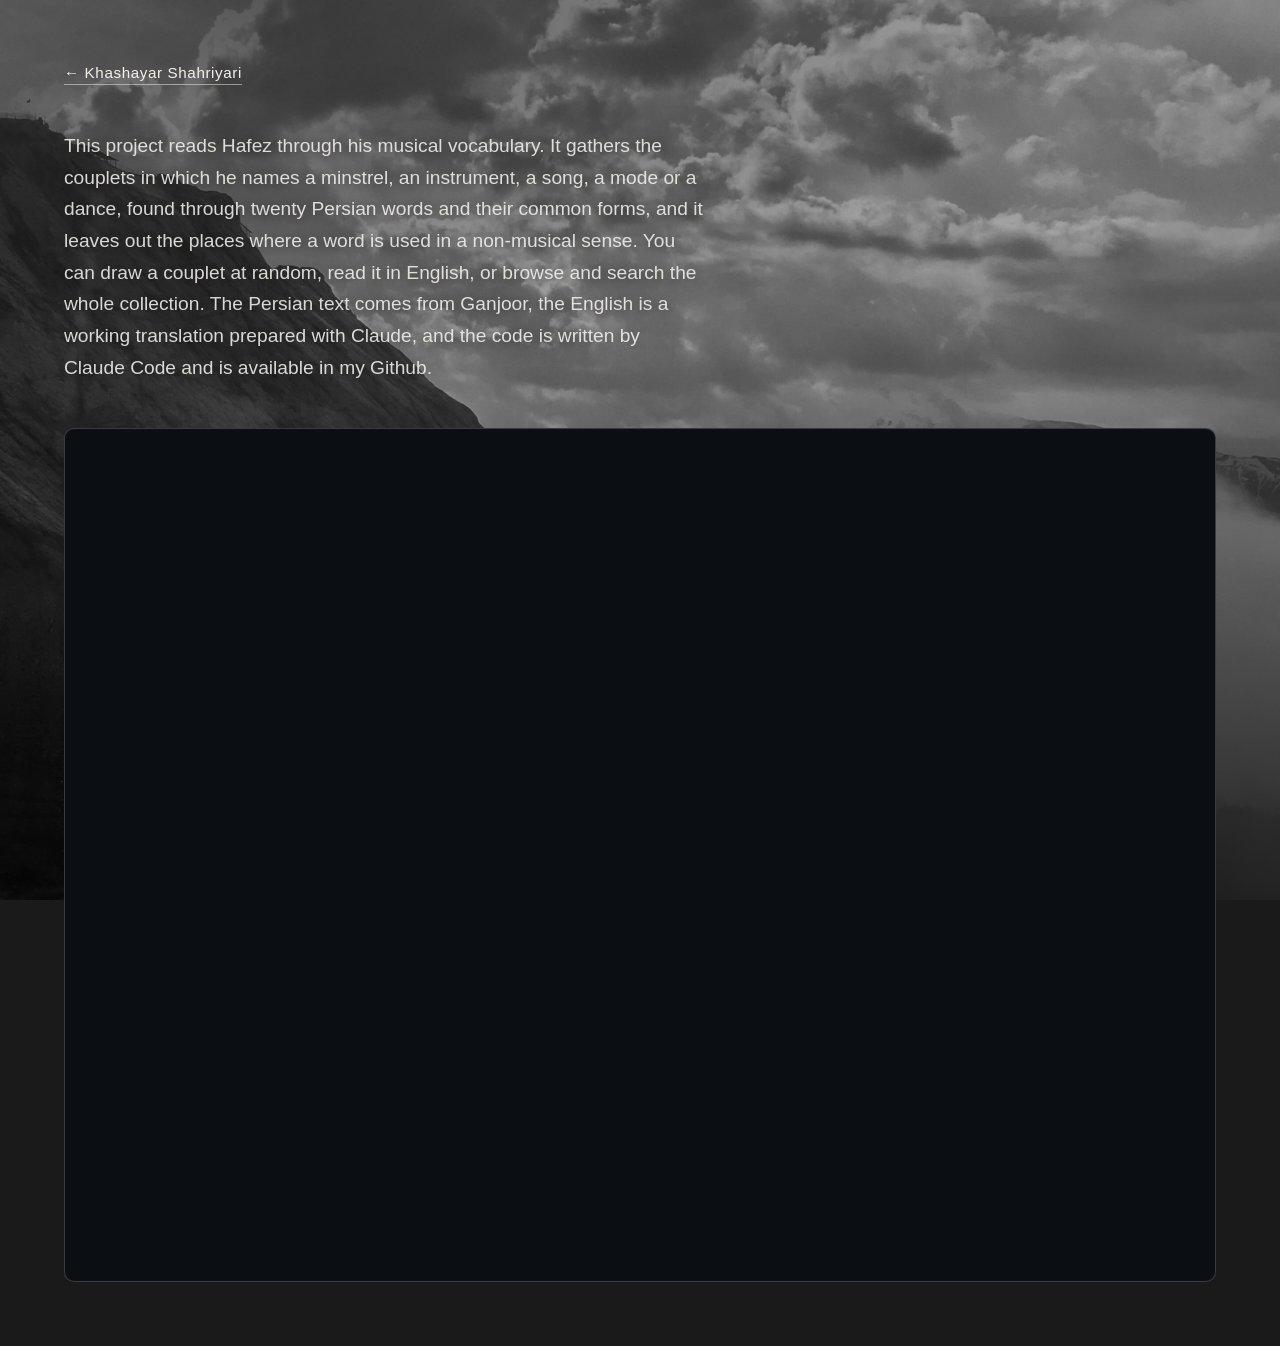
==== hafez-music-ontology.html @ d7c11c14 "Add files via upload" ====
<!DOCTYPE html>
<html lang="en">
<head>
  <meta charset="utf-8">
  <meta name="viewport" content="width=device-width, initial-scale=1">
  <title>Hafez Music Ontology &middot; Khashayar Shahriyari</title>
  <meta name="description" content="Hafez Music Ontology, couplets of Hafez about music: a random couplet, an English translation, and a browsable index.">
  <link rel="stylesheet" href="style.css">
</head>
<body>

  <main class="project">
    <a class="back" href="index.html#more">&larr; Khashayar Shahriyari</a>

    <h1 class="visually-hidden">Hafez Music Ontology, couplets of Hafez about music, with English translations</h1>

    <p class="intro">
      This project reads Hafez through his musical vocabulary. It gathers the couplets in which he names a minstrel,
      an instrument, a song, a mode or a dance, found through twenty Persian words and their common forms, and it leaves out
      the places where a word is used in a non-musical sense. You can draw a couplet at random, read it in English,
      or browse and search the whole collection. The Persian text comes from Ganjoor, the English is a working translation
      prepared with Claude, and the code is written by Claude Code and is available in my Github.
    </p>

    <!-- The project lives in its own GitHub repository, published with GitHub Pages. -->
    <div class="map-frame">
      <iframe src="https://khashayarshahriyari.github.io/Hafez-Music-Ontology/?embed=1"
              title="Hafez Music Ontology: a random couplet, its English translation, and an index of all couplets" loading="lazy"></iframe>
    </div>
  </main>

  <script>
    // The project page tells this page its height, so the whole page scrolls
    // (instead of a scrolling box inside the frame).
    (function () {
      var frame = document.querySelector(".map-frame iframe");
      window.addEventListener("message", function (e) {
        var d = e.data;
        if (!frame || e.source !== frame.contentWindow || !d || d.type !== "hmo:height") return;
        var h = Number(d.height);
        frame.style.height = (h > 200 && h < 60000) ? Math.ceil(h) + "px" : "";
      });
    })();
  </script>

</body>
</html>
---- style.css ----
/* Styles for the whole site. */

:root {
  --ink: #f4f1ea;
  --ink-soft: rgba(244, 241, 234, 0.88);
  --ink-dim: rgba(244, 241, 234, 0.6);
  --serif: "Iowan Old Style", "Palatino Linotype", Palatino, "Book Antiqua", Georgia, serif;
  --sans: -apple-system, BlinkMacSystemFont, "Segoe UI", Helvetica, Arial, sans-serif;
  --gutter: clamp(24px, 5vw, 72px);
}

* { box-sizing: border-box; }

html { scroll-behavior: smooth; }

@media (prefers-reduced-motion: reduce) {
  html { scroll-behavior: auto; }
}

body {
  margin: 0;
  background: #1a1a1a;
  color: var(--ink);
  font-family: var(--sans);
  -webkit-font-smoothing: antialiased;
}

/* The photo sits on a fixed layer, so the background never changes while you scroll. */
body::before {
  content: "";
  position: fixed;
  inset: 0;
  z-index: -1;
  background:
    radial-gradient(ellipse 75% 45% at 20% 0%, rgba(0, 0, 0, 0.5) 0%, rgba(0, 0, 0, 0) 100%),
    linear-gradient(to top, rgba(0, 0, 0, 0.72) 0%, rgba(0, 0, 0, 0.30) 38%, rgba(0, 0, 0, 0) 62%),
    linear-gradient(rgba(0, 0, 0, 0.28), rgba(0, 0, 0, 0.28)),
    url("background.jpg") 55% center / cover no-repeat;
}

/* ---------- First section: name, bio and two links ---------- */

.hero {
  min-height: 100vh;
  min-height: 100svh;
  display: flex;
  flex-direction: column;
  justify-content: space-between;
  gap: 3rem;
  padding: var(--gutter);
}

.name {
  margin: 0;
  font-family: var(--serif);
  font-weight: 400;
  font-size: clamp(2.5rem, 7vw, 5.25rem);
  line-height: 1.02;
  letter-spacing: 0.005em;
  text-shadow: 0 1px 4px rgba(0, 0, 0, 0.35), 0 2px 28px rgba(0, 0, 0, 0.55);
}

.hero-bottom {
  display: flex;
  align-items: flex-end;
  justify-content: space-between;
  gap: 2rem;
}

.about {
  flex: 1 1 auto;
  min-width: 0;
  max-width: 36rem;
}

/* Bio text. The list below uses these same type settings. */
.about p,
.list summary,
.list .page-link {
  font-family: var(--sans);
  font-size: clamp(1.05rem, 1.6vw, 1.2rem);
  line-height: 1.65;
  color: var(--ink-soft);
  text-shadow: 0 1px 12px rgba(0, 0, 0, 0.5);
}

.about p { margin: 0 0 1.5rem; }

.links {
  display: flex;
  flex-wrap: wrap;
  gap: 0.75rem 2rem;
}

.links a {
  color: var(--ink);
  text-decoration: none;
  font-size: 0.95rem;
  letter-spacing: 0.04em;
  padding-bottom: 3px;
  border-bottom: 1px solid rgba(244, 241, 234, 0.5);
  transition: border-color 0.2s ease;
}

.links a:hover { border-bottom-color: var(--ink); }

.scroll {
  flex: none;
  padding: 0.25rem 0.5rem;
  color: var(--ink);
  text-decoration: none;
  font-size: 1.75rem;
  line-height: 1;
  opacity: 0.75;
  transition: opacity 0.2s ease, transform 0.2s ease;
}

.scroll:hover { opacity: 1; transform: translateY(3px); }

.links a:focus-visible,
.credit a:focus-visible,
.scroll:focus-visible,
.list summary:focus-visible,
.list .page-link:focus-visible {
  outline: 2px solid var(--ink);
  outline-offset: 4px;
}

/* Photo credit. On wide screens it is fixed in the bottom-right corner (flush with the screen edge) and stays
   there while you scroll. On phones it sits at the very end of the page instead. */
.credit {
  position: fixed;
  right: 0;
  bottom: 0.6rem;
  z-index: 10;
  max-width: min(44rem, 100%);
  margin: 0;
  padding: 0.28rem 0.6rem;
  border-radius: 6px 0 0 6px;
  background: rgba(12, 12, 12, 0.42);
  -webkit-backdrop-filter: blur(6px);
  backdrop-filter: blur(6px);
  text-align: right;
  text-wrap: balance;
  font-size: 0.72rem;
  line-height: 1.4;
  letter-spacing: 0.03em;
  color: rgba(244, 241, 234, 0.72);
}

@media (max-width: 700px) {
  .credit {
    position: static;
    width: fit-content;
    max-width: 100%;
    margin: 0 0 0.6rem auto;
  }
}

.credit a {
  color: inherit;
  text-decoration: underline;
  text-decoration-thickness: 1px;
  text-decoration-color: rgba(244, 241, 234, 0.4);
  text-underline-offset: 0.2em;
  transition: color 0.2s ease;
}

.credit a:hover { color: var(--ink); }

/* ---------- Second section: simple list that opens galleries ---------- */

/* Same left edge as the bio; just space above it. No panel, so the photo stays visible. */
.more {
  padding: clamp(64px, 14vh, 160px) var(--gutter) clamp(64px, 10vh, 120px);
}

.list {
  margin: 0;
  padding: 0;
  list-style: none;
}

.list summary,
.list .page-link {
  display: block;
  width: fit-content;
  list-style: none;
  cursor: pointer;
  text-decoration: underline;
  text-decoration-thickness: 1px;
  text-decoration-color: rgba(244, 241, 234, 0.5);
  text-underline-offset: 0.3em;
}

.list summary::-webkit-details-marker { display: none; }

.list summary:hover,
.list .page-link:hover,
.list details[open] > summary {
  color: var(--ink);
  text-decoration-color: var(--ink);
}

/* Gallery: pictures sit beside each other and wrap into rows of equal height. */
.gallery {
  display: flex;
  flex-wrap: wrap;
  gap: 8px;
  padding: 1rem 0 2.25rem;
}

/* Keeps a short last row from stretching across the page. */
.gallery::after {
  content: "";
  flex-grow: 1000000;
}

/* On phones every picture gets the full width. */
@media (max-width: 560px) {
  .gallery::after { display: none; }
}

.gallery figure {
  position: relative;
  margin: 0;
  flex-grow: calc(var(--r) * 100);
  flex-shrink: 1;
  flex-basis: calc(var(--r) * 14rem);
}

.gallery figure::before {
  content: "";
  display: block;
  padding-top: calc(100% / var(--r));
}

.gallery img {
  position: absolute;
  inset: 0;
  display: block;
  width: 100%;
  height: 100%;
  object-fit: cover;
}

/* ---------- Project page: the events map ---------- */

.project {
  padding: var(--gutter);
}

.back {
  display: inline-block;
  margin-bottom: clamp(1.75rem, 5vh, 3rem);
  padding-bottom: 3px;
  color: var(--ink);
  text-decoration: none;
  font-size: 0.95rem;
  letter-spacing: 0.04em;
  border-bottom: 1px solid rgba(244, 241, 234, 0.5);
  transition: border-color 0.2s ease;
}

.back:hover { border-bottom-color: var(--ink); }

.back:focus-visible {
  outline: 2px solid var(--ink);
  outline-offset: 4px;
}

/* The map page has no visible title of its own (the map carries it), but screen readers still get one. */
.visually-hidden {
  position: absolute;
  width: 1px;
  height: 1px;
  margin: -1px;
  padding: 0;
  overflow: hidden;
  clip: rect(0, 0, 0, 0);
  white-space: nowrap;
  border: 0;
}

.intro {
  max-width: 40rem;
  margin: 0 0 clamp(2rem, 5vh, 3rem);
  font-size: clamp(1.05rem, 1.6vw, 1.2rem);
  line-height: 1.65;
  color: var(--ink-soft);
  text-shadow: 0 1px 12px rgba(0, 0, 0, 0.5);
}

.map-frame {
  overflow: hidden;
  border: 1px solid rgba(244, 241, 234, 0.2);
  border-radius: 10px;
  background: #0b0e13;
}

.map-frame iframe {
  display: block;
  width: 100%;
  /* Tall enough to fill the browser window once you scroll down to it. */
  height: clamp(720px, calc(100vh - 3rem), 1400px);
  border: 0;
}

/* On phones the map page stacks the map above its list, so give it more height. */
@media (max-width: 820px) {
  .map-frame iframe { height: 150vh; height: 150svh; }
}
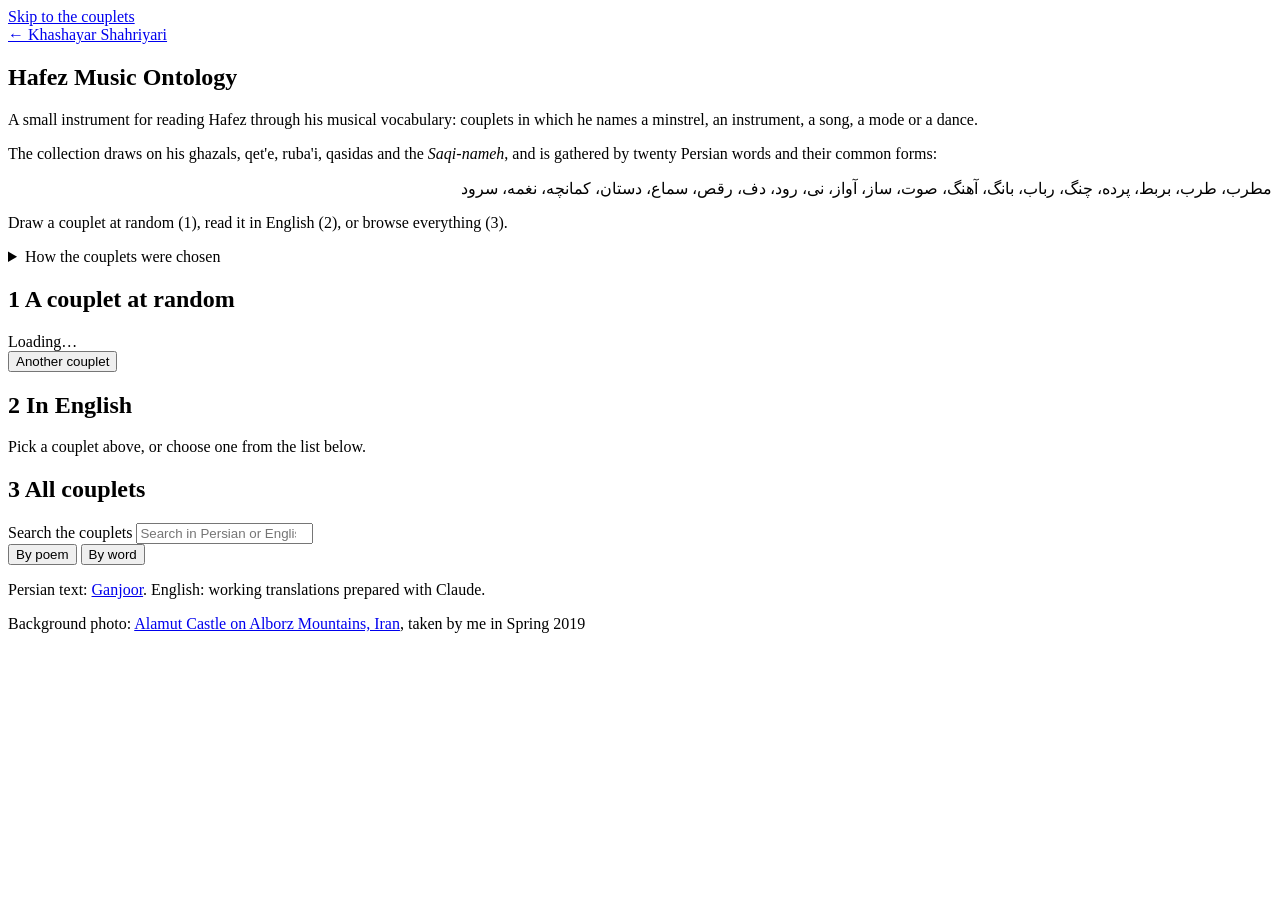
==== commit 394dee88: "Add files via upload" ====
--- a/hafez-music-ontology.html
+++ b/hafez-music-ontology.html
@@ -4,44 +4,84 @@
   <meta charset="utf-8">
   <meta name="viewport" content="width=device-width, initial-scale=1">
   <title>Hafez Music Ontology &middot; Khashayar Shahriyari</title>
-  <meta name="description" content="Hafez Music Ontology, couplets of Hafez about music: a random couplet, an English translation, and a browsable index.">
-  <link rel="stylesheet" href="style.css">
+  <meta name="description" content="Couplets of Hafez that speak of minstrels, instruments, song and dance: draw one at random, read it in English, or browse the whole collection.">
+  <link rel="preconnect" href="https://fonts.googleapis.com">
+  <link rel="preconnect" href="https://fonts.gstatic.com" crossorigin>
+  <link href="https://fonts.googleapis.com/css2?family=Noto+Naskh+Arabic:wght@400;500;600&display=swap" rel="stylesheet">
+  <link rel="stylesheet" href="hafez/style.css">
 </head>
 <body>
+  <a class="skip" href="#random">Skip to the couplets</a>
 
-  <main class="project">
+  <header class="top">
     <a class="back" href="index.html#more">&larr; Khashayar Shahriyari</a>
+  </header>
 
-    <h1 class="visually-hidden">Hafez Music Ontology, couplets of Hafez about music, with English translations</h1>
+  <main>
+    <!-- Introduction -->
+    <section class="intro" aria-labelledby="title">
+      <h1 id="title">Hafez Music Ontology</h1>
+      <!-- YOUR INTRODUCTION: replace the text of the next paragraph with your own. -->
+      <p class="lede">A small instrument for reading Hafez through his musical vocabulary: couplets in which he names a minstrel, an instrument, a song, a mode or a dance.</p>
+      <p>The collection draws on his ghazals, qet'e, ruba'i, qasidas and the <em>Saqi-nameh</em>, and is gathered by twenty Persian words and their common forms:</p>
+      <p class="wordlist" lang="fa" dir="rtl">مطرب، طرب، بربط، پرده، چنگ، رباب، بانگ، آهنگ، صوت، ساز، آواز، نی، رود، دف، رقص، سماع، دستان، کمانچه، نغمه، سرود</p>
+      <p>Draw a couplet at random <span class="n">(1)</span>, read it in English <span class="n">(2)</span>, or browse everything <span class="n">(3)</span>.</p>
+      <details>
+        <summary>How the couplets were chosen</summary>
+        <p>Several of these words lead double lives: <span lang="fa">رود</span> is a river, a stringed instrument, or the verb “goes”; <span lang="fa">پرده</span> is a veil, a fret, or a musical mode; <span lang="fa">نی</span> is a reed flute or “not”; <span lang="fa">ساز</span> is an instrument or the verb “make”. Each candidate couplet was read in context, and those where the word carries only a non-musical sense were left out. A handful of borderline cases (mostly plain “joy”, <span lang="fa">طرب</span>, or an ordinary voice) are held back as well. Matched words are highlighted in each couplet.</p>
+        <p>The Persian text comes from <a href="https://ganjoor.net" rel="noopener">Ganjoor</a>, and every couplet links back to its page there. The English renderings are working translations prepared with Claude: literal rather than poetic, and open to correction.</p>
+      </details>
+    </section>
 
-    <p class="intro">
-      This project reads Hafez through his musical vocabulary. It gathers the couplets in which he names a minstrel,
-      an instrument, a song, a mode or a dance, found through twenty Persian words and their common forms, and it leaves out
-      the places where a word is used in a non-musical sense. You can draw a couplet at random, read it in English,
-      or browse and search the whole collection. The Persian text comes from Ganjoor, the English is a working translation
-      prepared with Claude, and the code is written by Claude Code and is available in my Github.
-    </p>
+    <noscript><p class="notice">This page needs JavaScript to load the couplets.</p></noscript>
 
-    <!-- The project lives in its own GitHub repository, published with GitHub Pages. -->
-    <div class="map-frame">
-      <iframe src="https://khashayarshahriyari.github.io/Hafez-Music-Ontology/?embed=1"
-              title="Hafez Music Ontology: a random couplet, its English translation, and an index of all couplets" loading="lazy"></iframe>
-    </div>
+    <!-- 1 · Random couplet -->
+    <section id="random" class="block" aria-labelledby="h-random">
+      <h2 id="h-random"><span class="num">1</span> A couplet at random</h2>
+      <div class="card" id="random-card" aria-live="polite">
+        <div class="loading">Loading…</div>
+      </div>
+      <div class="actions">
+        <button type="button" id="again" class="btn">Another couplet</button>
+        <span class="hint" id="random-count"></span>
+      </div>
+    </section>
+
+    <!-- 2 · Translation -->
+    <section id="translation" class="block" aria-labelledby="h-trans">
+      <h2 id="h-trans"><span class="num">2</span> In English</h2>
+      <div class="card" id="trans-card" aria-live="polite">
+        <p class="empty">Pick a couplet above, or choose one from the list below.</p>
+      </div>
+    </section>
+
+    <!-- 3 · Browse -->
+    <section id="browse" class="block" aria-labelledby="h-browse">
+      <h2 id="h-browse"><span class="num">3</span> All couplets</h2>
+      <div class="tools">
+        <label class="search">
+          <span class="sr">Search the couplets</span>
+          <input type="search" id="q" placeholder="Search in Persian or English…" dir="auto" autocomplete="off">
+        </label>
+        <div class="order" role="group" aria-label="Order">
+          <button type="button" class="seg is-on" data-order="poem">By poem</button>
+          <button type="button" class="seg" data-order="word">By word</button>
+        </div>
+      </div>
+      <div class="chips" id="chips" role="group" aria-label="Filter by word"></div>
+      <p class="hint" id="list-count"></p>
+      <div id="list" class="list"></div>
+    </section>
   </main>
 
-  <script>
-    // The project page tells this page its height, so the whole page scrolls
-    // (instead of a scrolling box inside the frame).
-    (function () {
-      var frame = document.querySelector(".map-frame iframe");
-      window.addEventListener("message", function (e) {
-        var d = e.data;
-        if (!frame || e.source !== frame.contentWindow || !d || d.type !== "hmo:height") return;
-        var h = Number(d.height);
-        frame.style.height = (h > 200 && h < 60000) ? Math.ceil(h) + "px" : "";
-      });
-    })();
-  </script>
+  <footer class="foot">
+    <p>Persian text: <a href="https://ganjoor.net" rel="noopener">Ganjoor</a>. English: working translations prepared with Claude.</p>
+  </footer>
 
+  <!-- Photo credit for the background image (same as on the main site). -->
+  <p class="credit">Background photo: <a href="https://whc.unesco.org/en/list/1770/" target="_blank" rel="noopener noreferrer">Alamut Castle on Alborz Mountains, Iran</a>, taken by me in Spring 2019</p>
+
+  <script src="hafez/lines.js"></script>
+  <script src="hafez/app.js"></script>
 </body>
 </html>
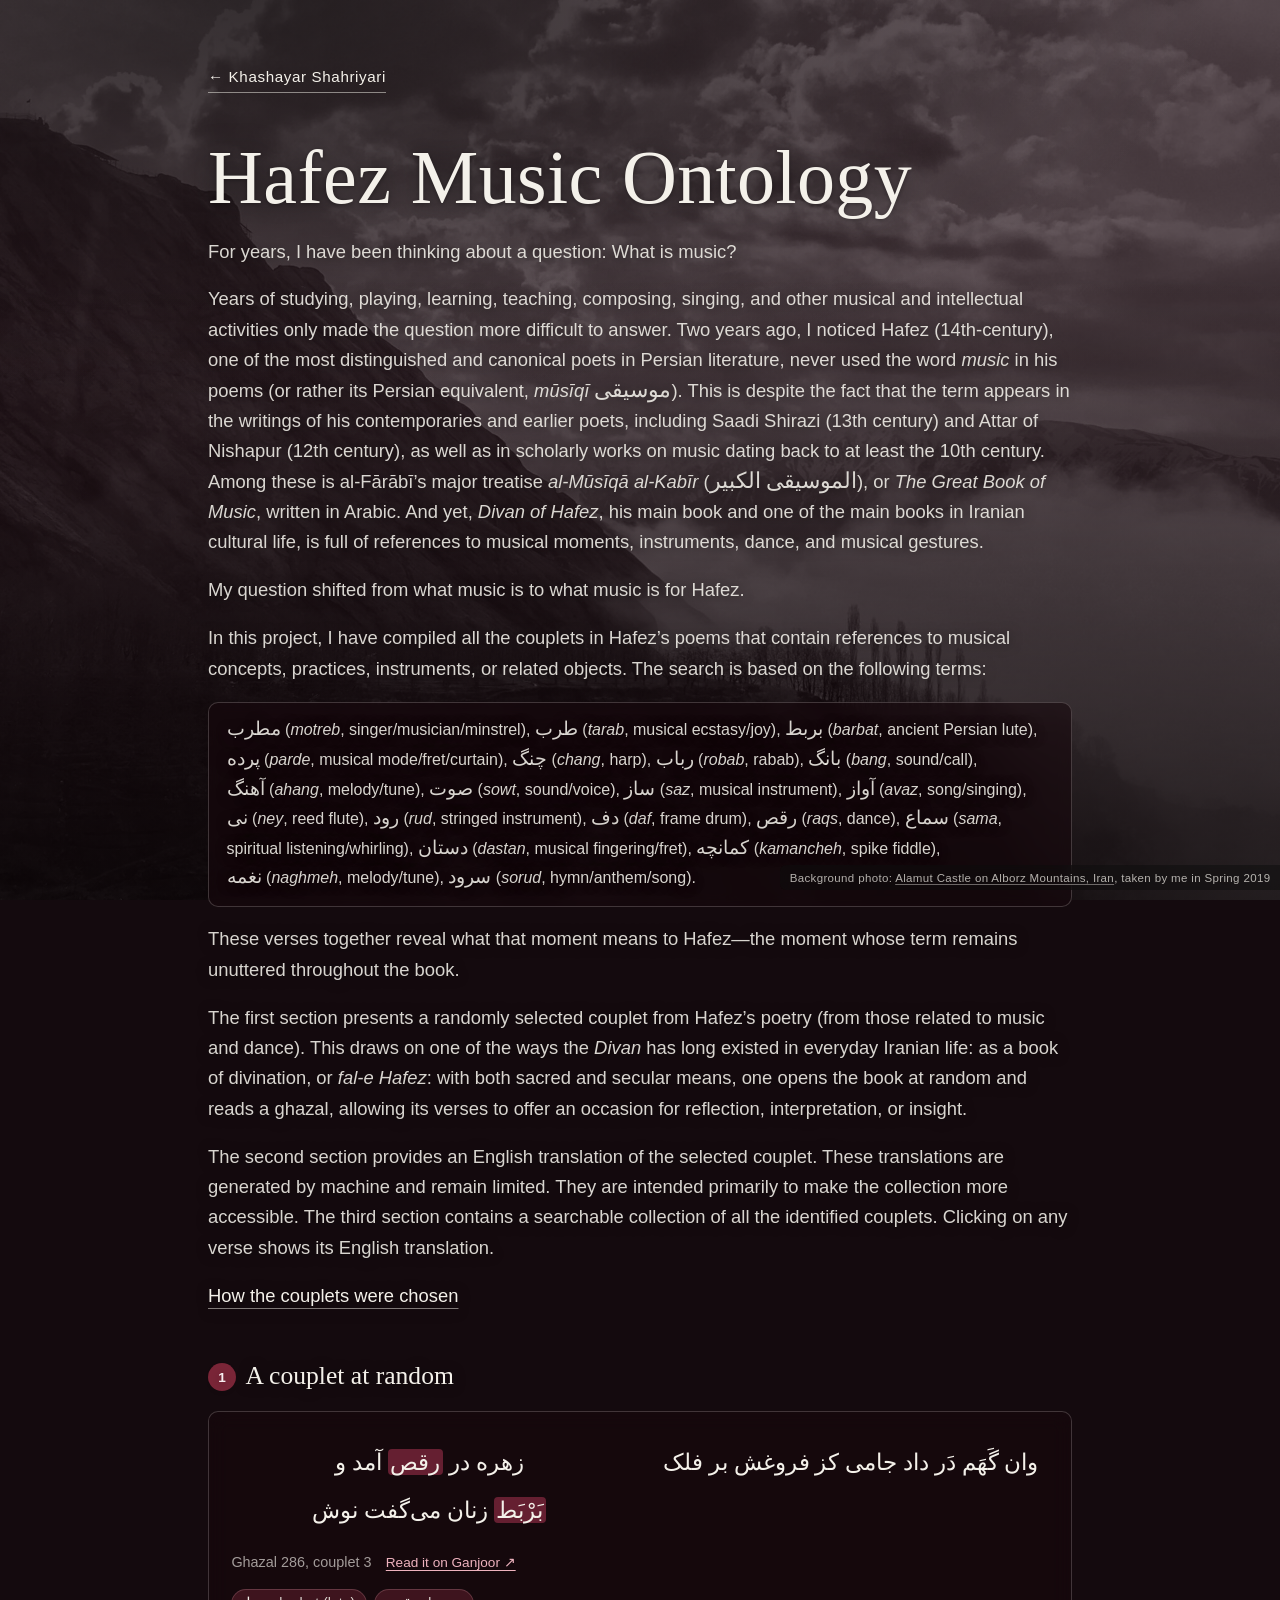
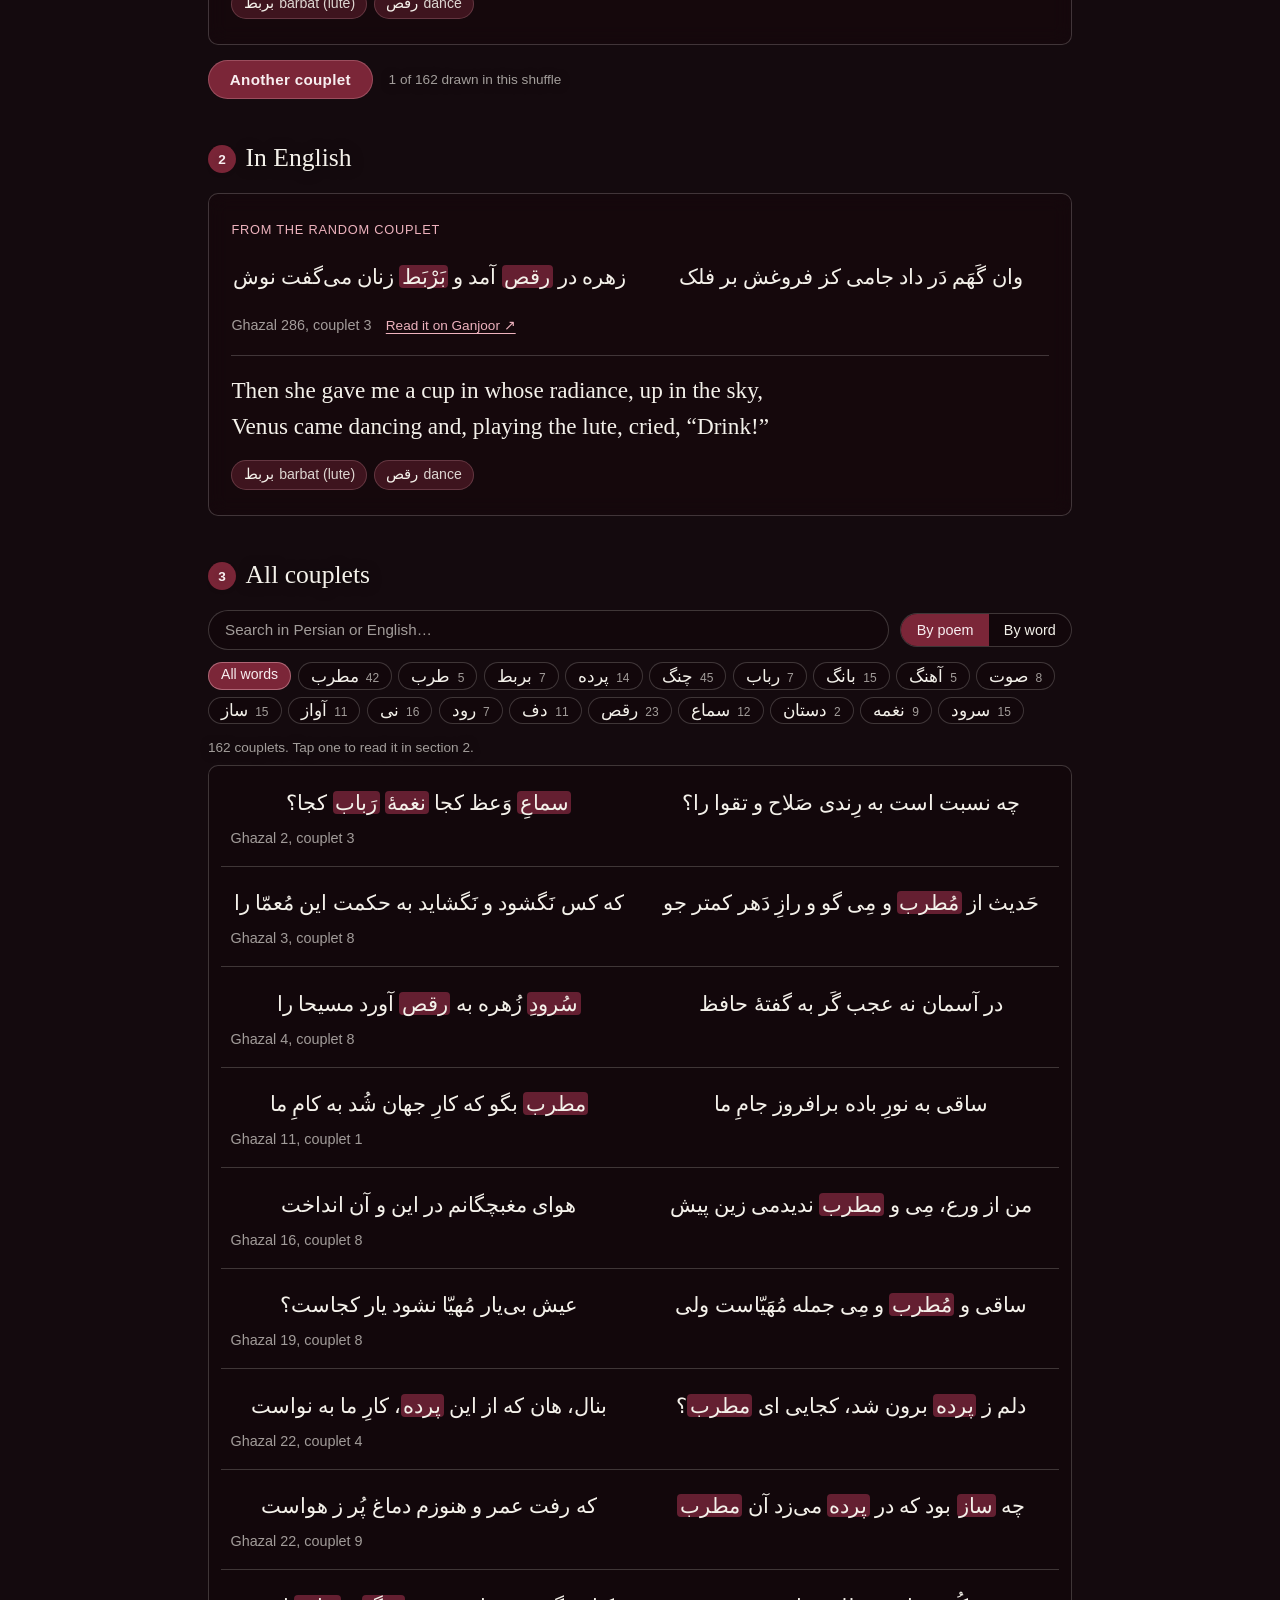
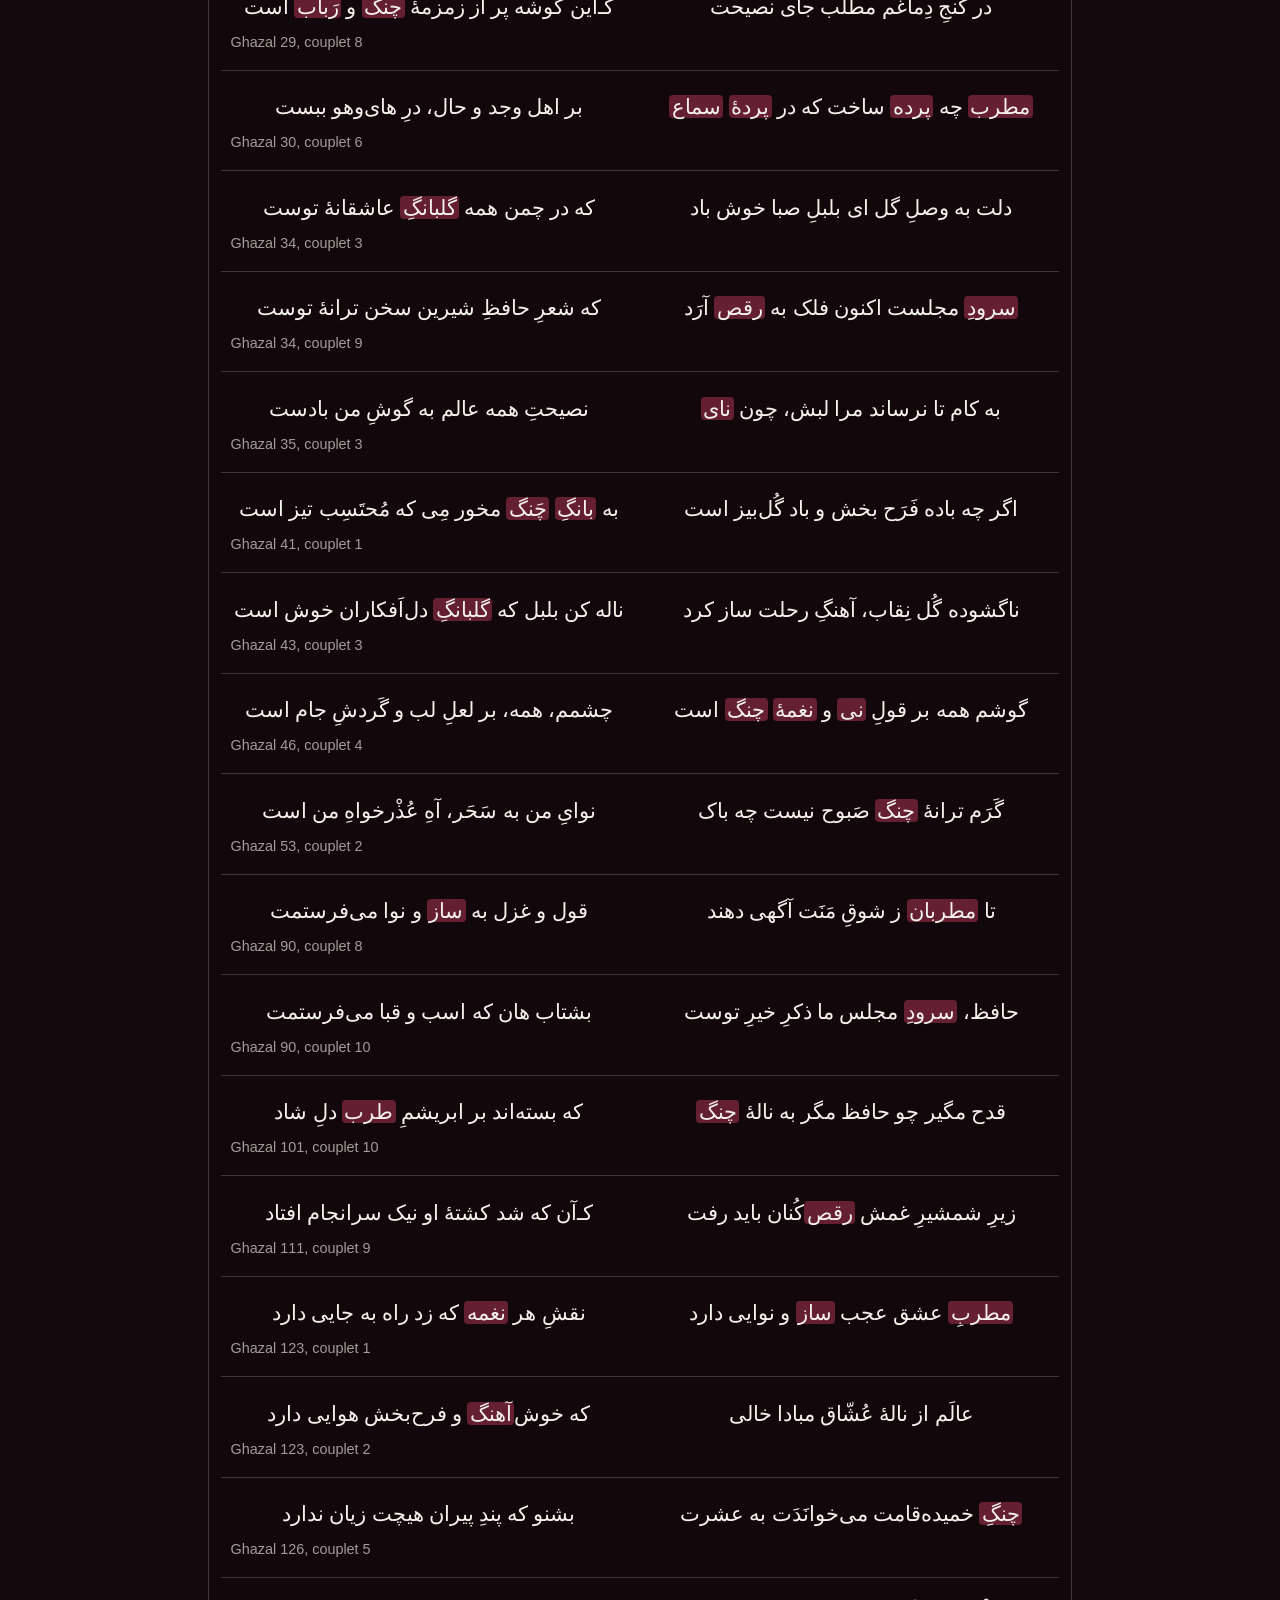
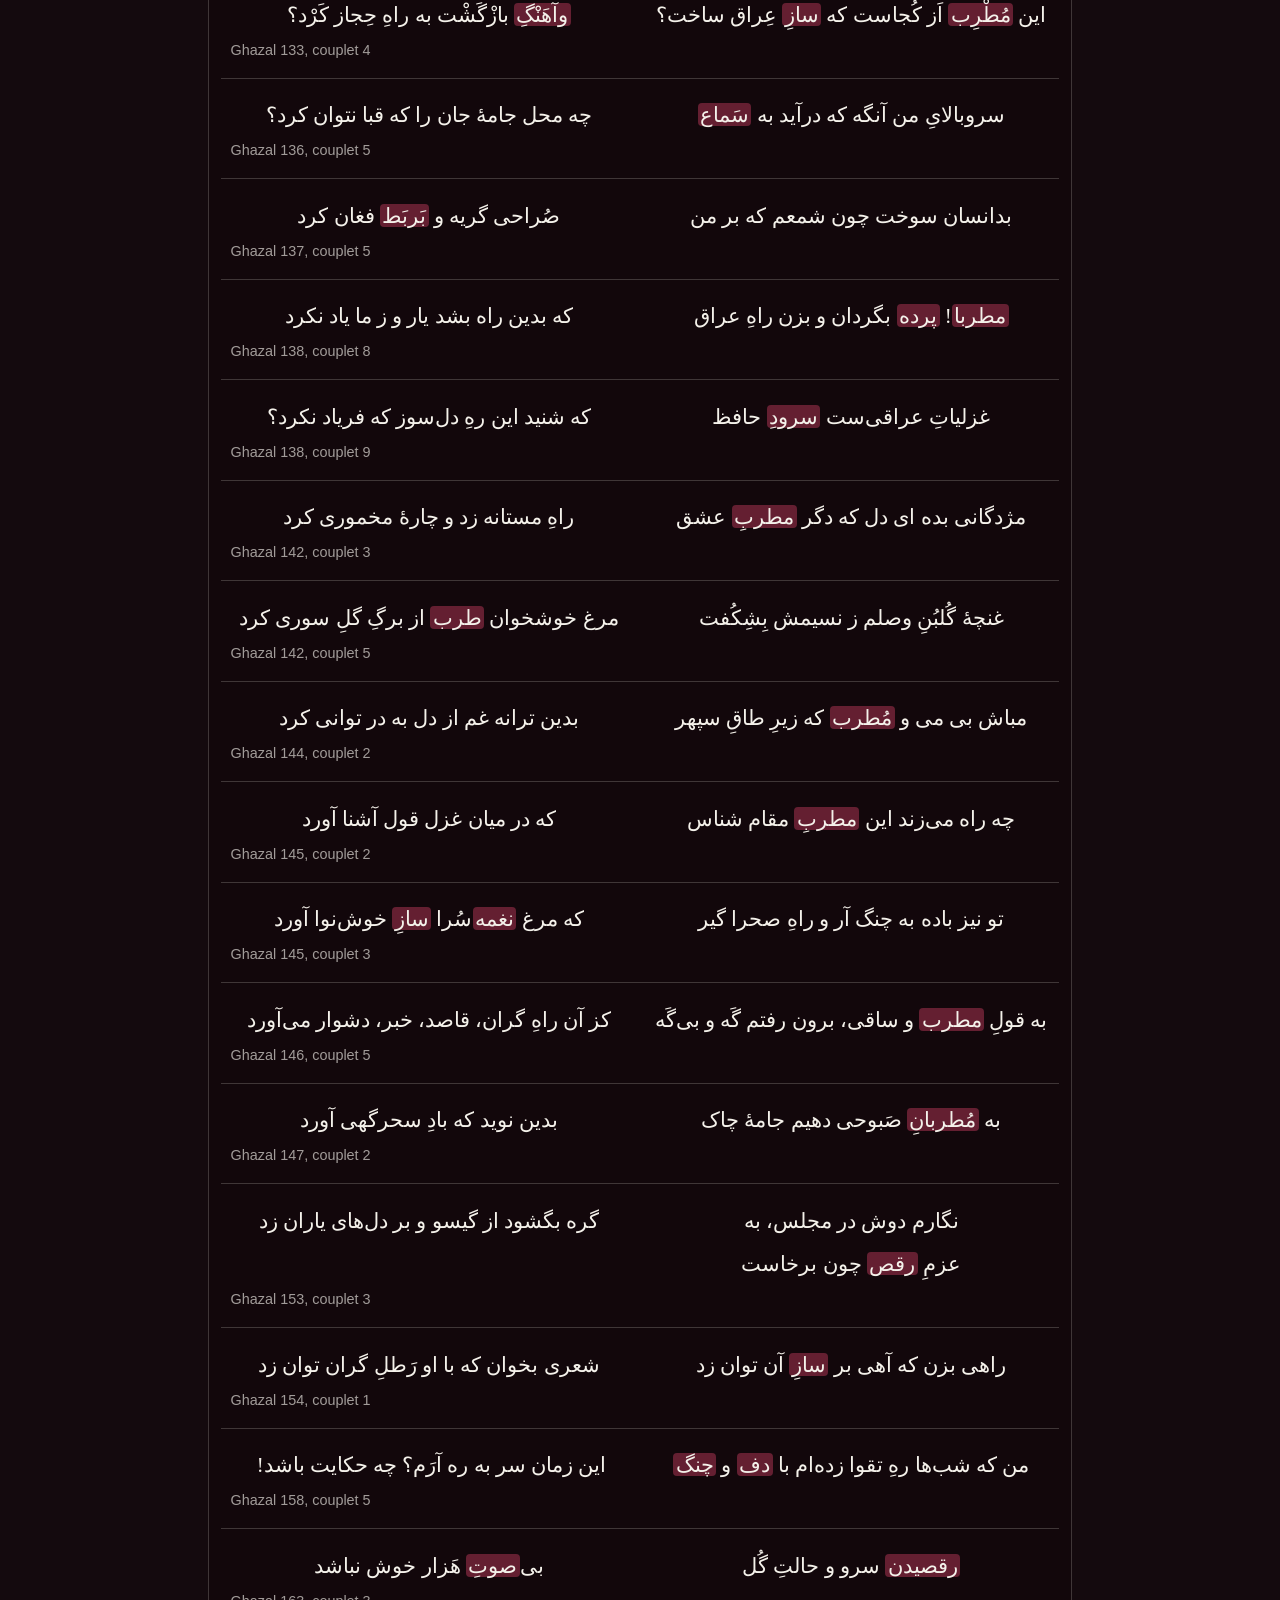
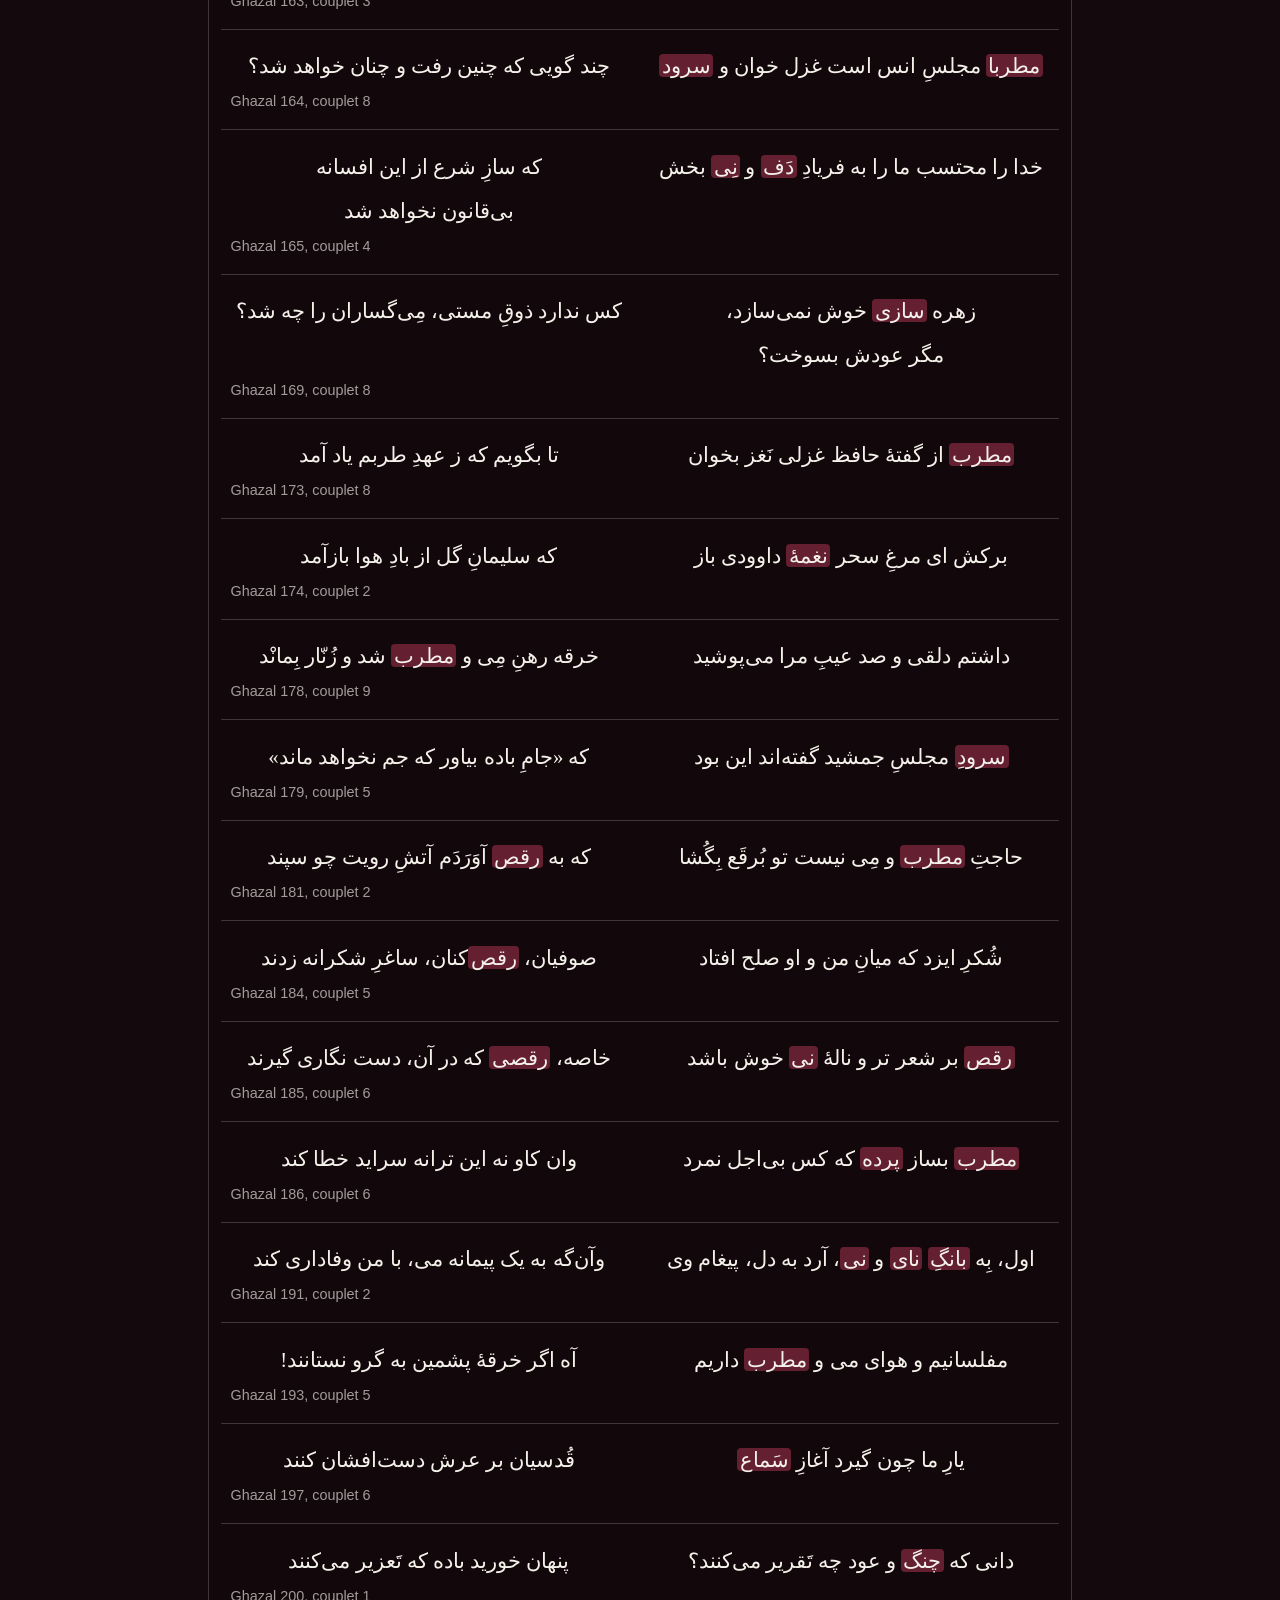
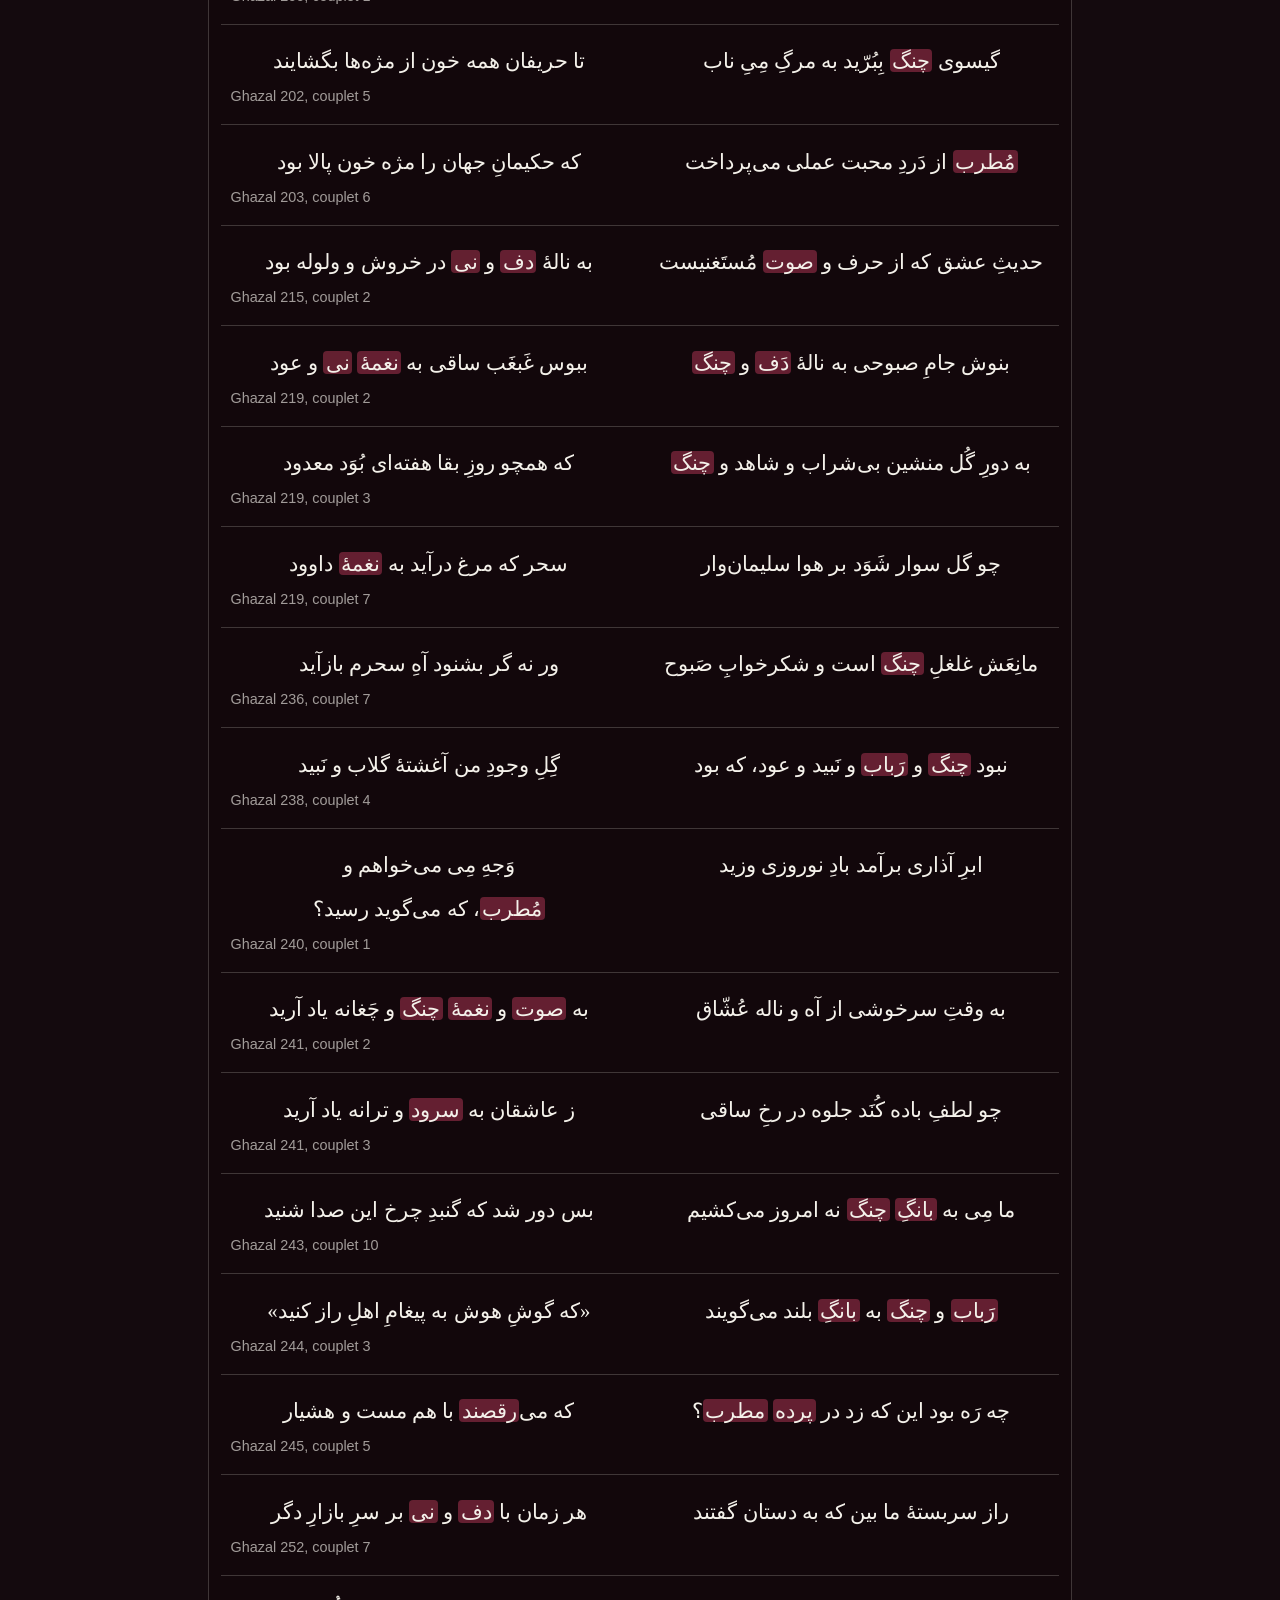
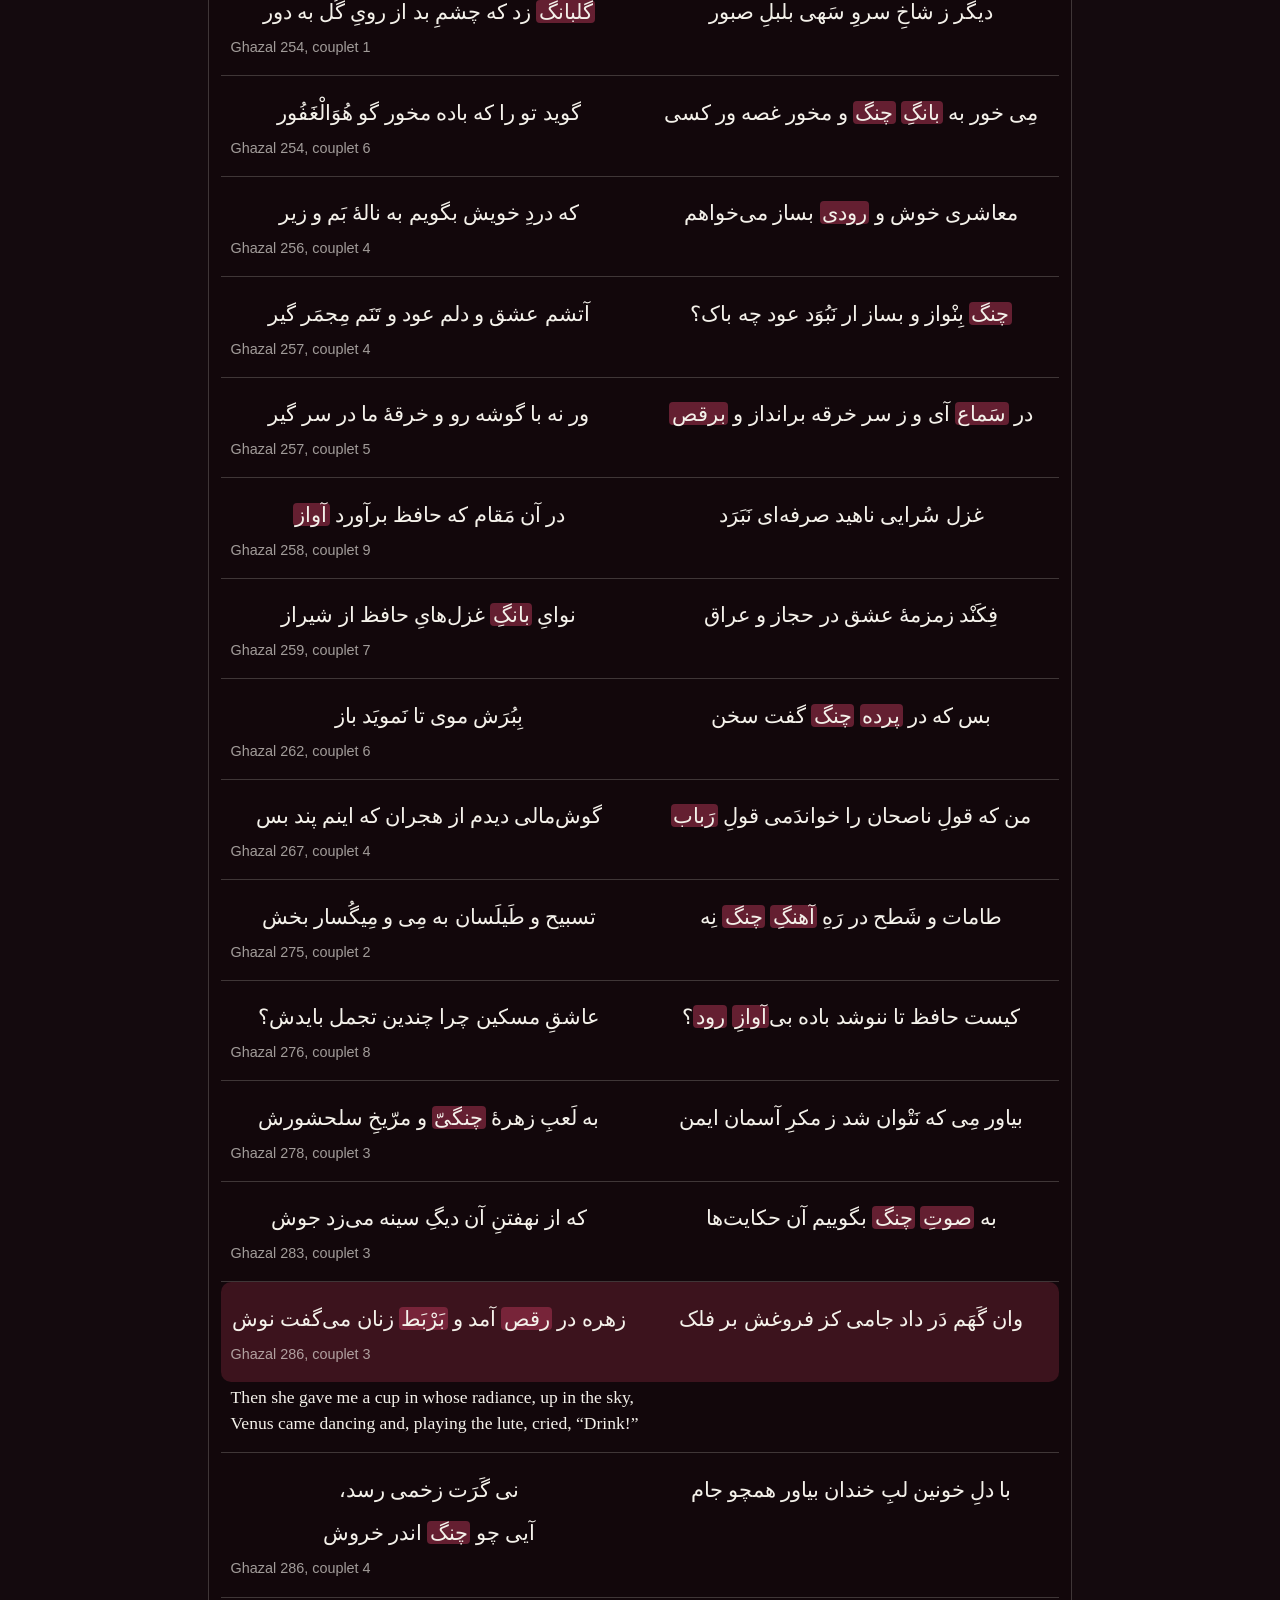
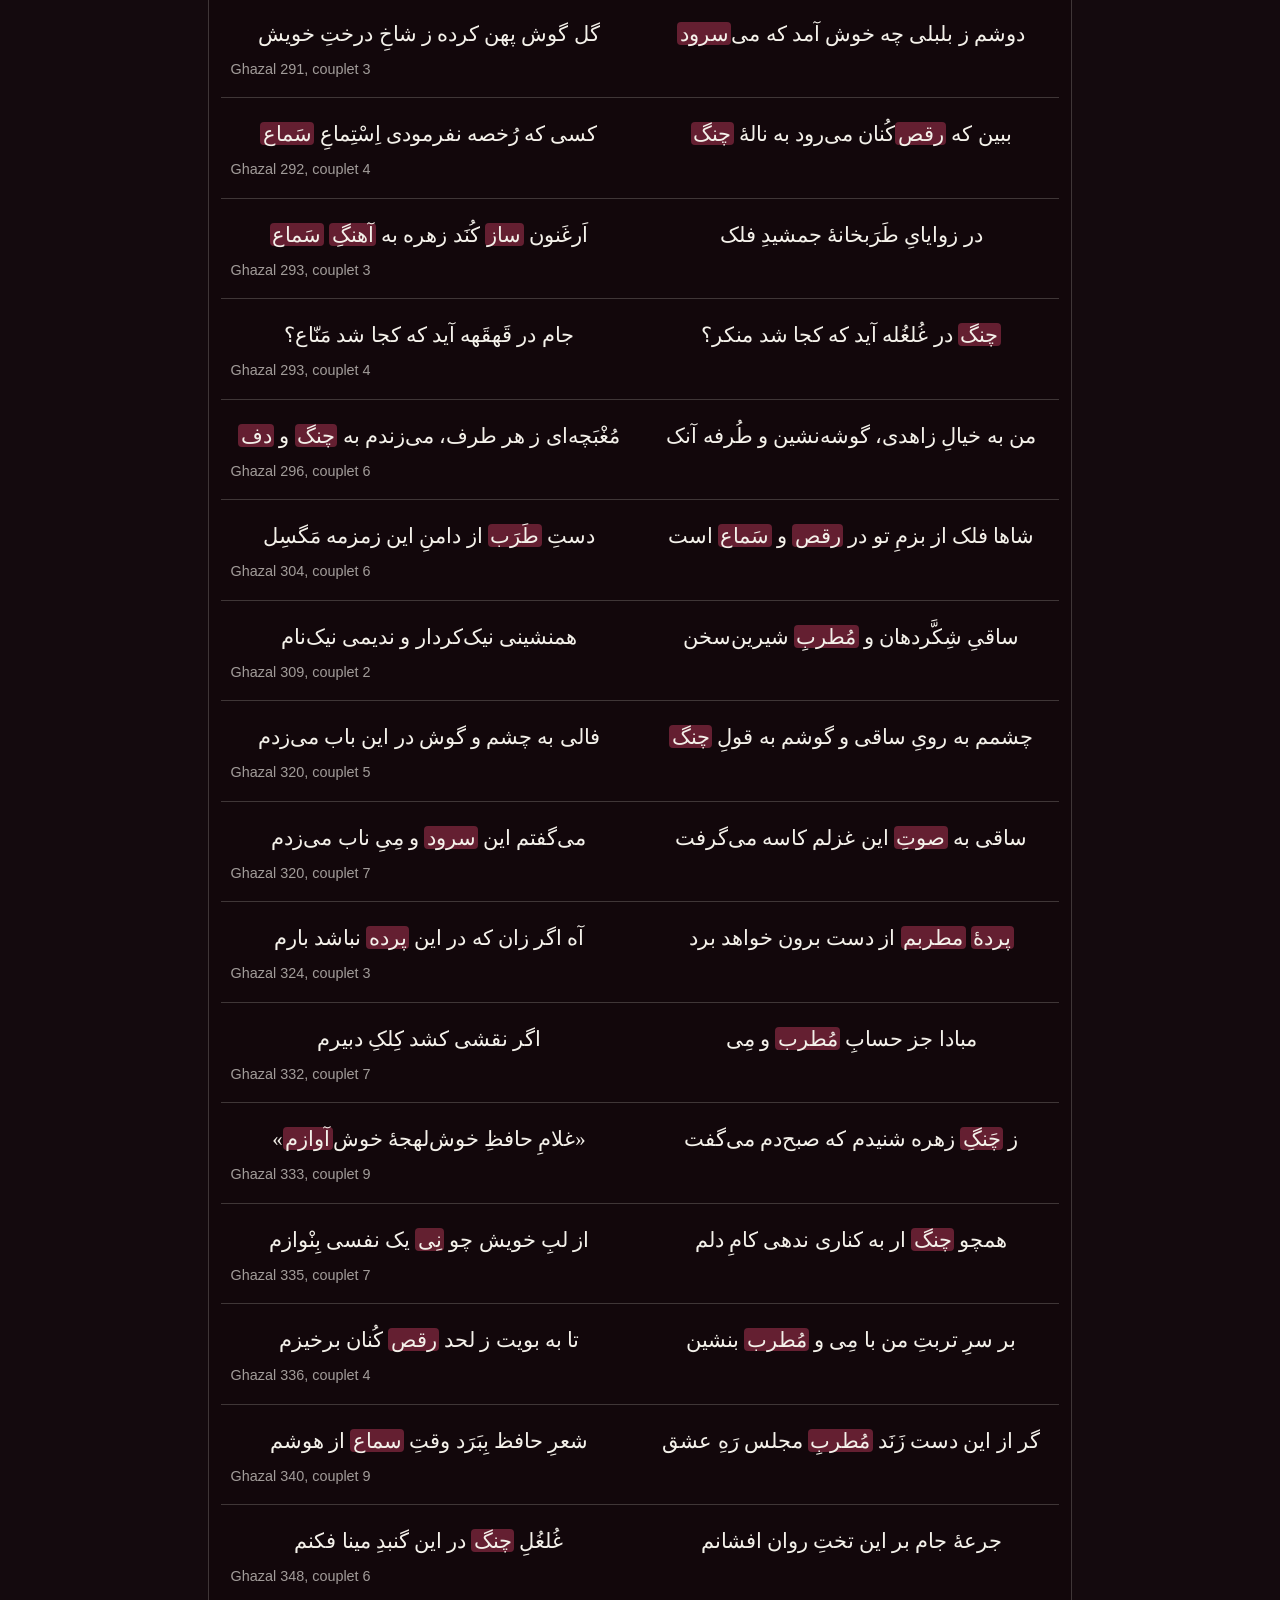
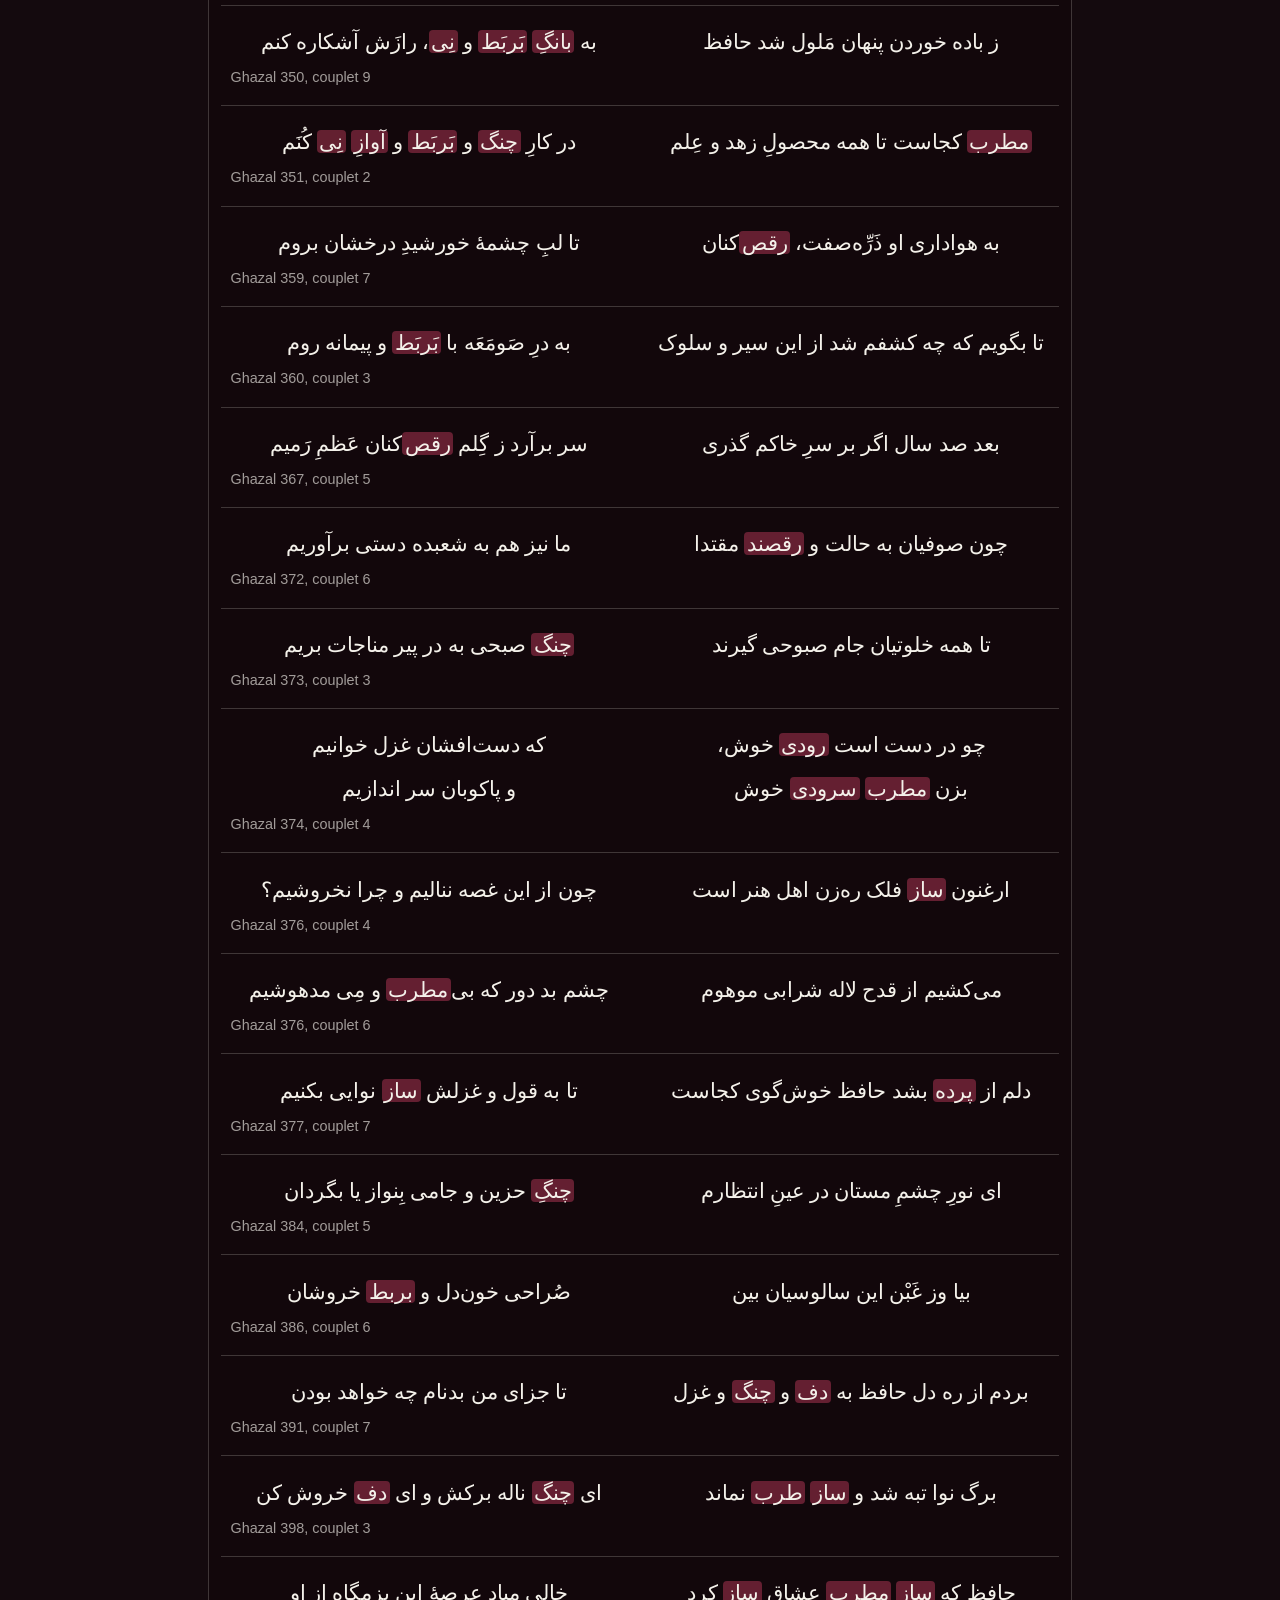
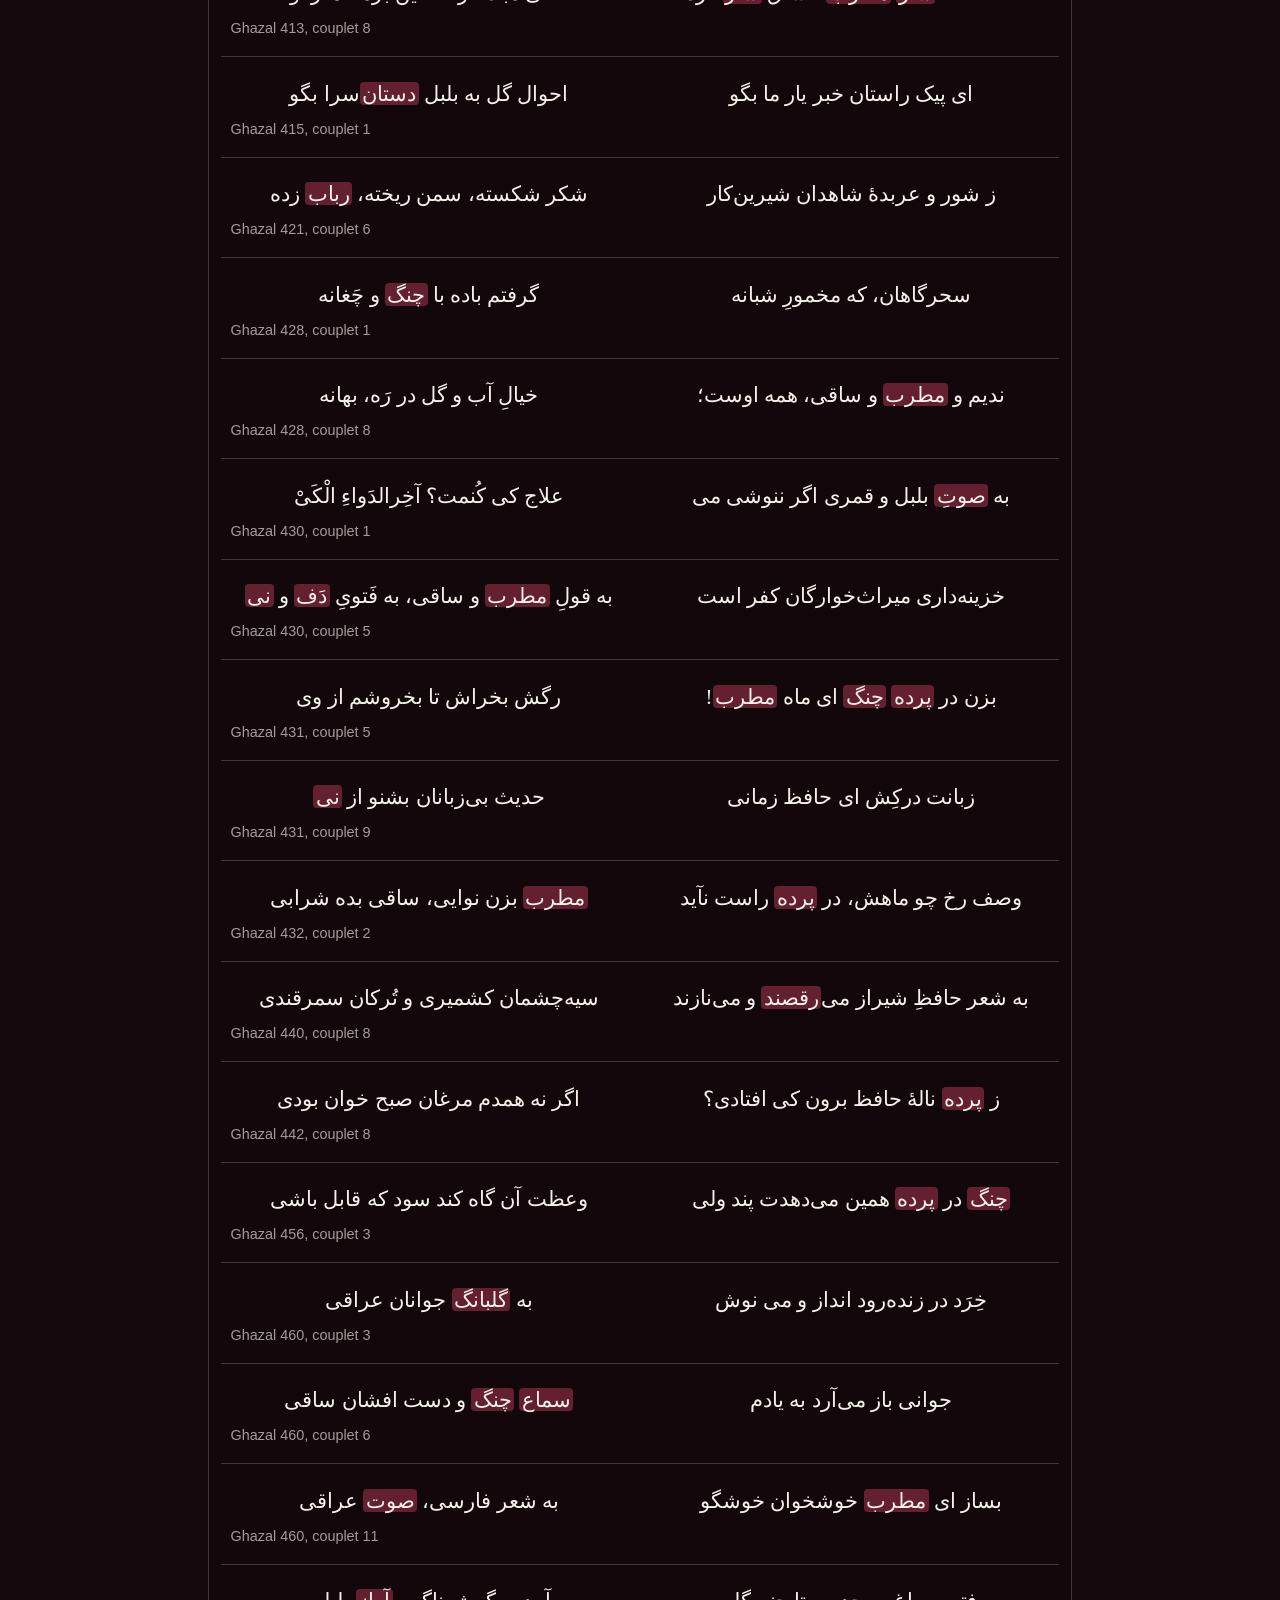
==== commit d2a5ed69: "Add files via upload" ====
--- a/hafez-music-ontology.html
+++ b/hafez-music-ontology.html
@@ -21,11 +21,15 @@
     <!-- Introduction -->
     <section class="intro" aria-labelledby="title">
       <h1 id="title">Hafez Music Ontology</h1>
-      <!-- YOUR INTRODUCTION: replace the text of the next paragraph with your own. -->
-      <p class="lede">A small instrument for reading Hafez through his musical vocabulary: couplets in which he names a minstrel, an instrument, a song, a mode or a dance.</p>
-      <p>The collection draws on his ghazals, qet'e, ruba'i, qasidas and the <em>Saqi-nameh</em>, and is gathered by twenty Persian words and their common forms:</p>
-      <p class="wordlist" lang="fa" dir="rtl">مطرب، طرب، بربط، پرده، چنگ، رباب، بانگ، آهنگ، صوت، ساز، آواز، نی، رود، دف، رقص، سماع، دستان، کمانچه، نغمه، سرود</p>
-      <p>Draw a couplet at random <span class="n">(1)</span>, read it in English <span class="n">(2)</span>, or browse everything <span class="n">(3)</span>.</p>
+      <!-- INTRODUCTION: edit the paragraphs below (then run scripts/export_site.py to refresh the website copy). -->
+      <p>For years, I have been thinking about a question: What is music?</p>
+      <p>Years of studying, playing, learning, teaching, composing, singing, and other musical and intellectual activities only made the question more difficult to answer. Two years ago, I noticed Hafez (14th-century), one of the most distinguished and canonical poets in Persian literature, never used the word <em>music</em> in his poems (or rather its Persian equivalent, <em>mūsīqī</em> <span lang="fa">موسیقی</span>). This is despite the fact that the term appears in the writings of his contemporaries and earlier poets, including Saadi Shirazi (13th century) and Attar of Nishapur (12th century), as well as in scholarly works on music dating back to at least the 10th century. Among these is al-Fārābī’s major treatise <em>al-Mūsīqā al-Kabīr</em> (<span lang="ar">الموسيقى الكبير</span>), or <em>The Great Book of Music</em>, written in Arabic. And yet, <em>Divan of Hafez</em>, his main book and one of the main books in Iranian cultural life, is full of references to musical moments, instruments, dance, and musical gestures.</p>
+      <p>My question shifted from what music is to what music is for Hafez.</p>
+      <p>In this project, I have compiled all the couplets in Hafez’s poems that contain references to musical concepts, practices, instruments, or related objects. The search is based on the following terms:</p>
+      <p class="terms"><span lang="fa">مطرب</span>&nbsp;(<em>motreb</em>, singer/musician/minstrel), <span lang="fa">طرب</span>&nbsp;(<em>tarab</em>, musical ecstasy/joy), <span lang="fa">بربط</span>&nbsp;(<em>barbat</em>, ancient Persian lute), <span lang="fa">پرده</span>&nbsp;(<em>parde</em>, musical mode/fret/curtain), <span lang="fa">چنگ</span>&nbsp;(<em>chang</em>, harp), <span lang="fa">رباب</span>&nbsp;(<em>robab</em>, rabab), <span lang="fa">بانگ</span>&nbsp;(<em>bang</em>, sound/call), <span lang="fa">آهنگ</span>&nbsp;(<em>ahang</em>, melody/tune), <span lang="fa">صوت</span>&nbsp;(<em>sowt</em>, sound/voice), <span lang="fa">ساز</span>&nbsp;(<em>saz</em>, musical instrument), <span lang="fa">آواز</span>&nbsp;(<em>avaz</em>, song/singing), <span lang="fa">نی</span>&nbsp;(<em>ney</em>, reed flute), <span lang="fa">رود</span>&nbsp;(<em>rud</em>, stringed instrument), <span lang="fa">دف</span>&nbsp;(<em>daf</em>, frame drum), <span lang="fa">رقص</span>&nbsp;(<em>raqs</em>, dance), <span lang="fa">سماع</span>&nbsp;(<em>sama</em>, spiritual listening/whirling), <span lang="fa">دستان</span>&nbsp;(<em>dastan</em>, musical fingering/fret), <span lang="fa">کمانچه</span>&nbsp;(<em>kamancheh</em>, spike fiddle), <span lang="fa">نغمه</span>&nbsp;(<em>naghmeh</em>, melody/tune), <span lang="fa">سرود</span>&nbsp;(<em>sorud</em>, hymn/anthem/song).</p>
+      <p>These verses together reveal what that moment means to Hafez—the moment whose term remains unuttered throughout the book.</p>
+      <p>The first section presents a randomly selected couplet from Hafez’s poetry (from those related to music and dance). This draws on one of the ways the <em>Divan</em> has long existed in everyday Iranian life: as a book of divination, or <em>fal-e Hafez</em>: with both sacred and secular means, one opens the book at random and reads a ghazal, allowing its verses to offer an occasion for reflection, interpretation, or insight.</p>
+      <p>The second section provides an English translation of the selected couplet. These translations are generated by machine and remain limited. They are intended primarily to make the collection more accessible. The third section contains a searchable collection of all the identified couplets. Clicking on any verse shows its English translation.</p>
       <details>
         <summary>How the couplets were chosen</summary>
         <p>Several of these words lead double lives: <span lang="fa">رود</span> is a river, a stringed instrument, or the verb “goes”; <span lang="fa">پرده</span> is a veil, a fret, or a musical mode; <span lang="fa">نی</span> is a reed flute or “not”; <span lang="fa">ساز</span> is an instrument or the verb “make”. Each candidate couplet was read in context, and those where the word carries only a non-musical sense were left out. A handful of borderline cases (mostly plain “joy”, <span lang="fa">طرب</span>, or an ordinary voice) are held back as well. Matched words are highlighted in each couplet.</p>
--- a/hafez/style.css
+++ b/hafez/style.css
@@ -0,0 +1,260 @@
+/* Hafez Music Ontology — styles.
+   Matches the personal site: a fixed photo behind everything, light type, one wine accent.
+   To change the look, edit the variables in :root. */
+
+:root {
+  --ink: #f4f1ea;
+  --ink-soft: rgba(244, 241, 234, 0.88);
+  --ink-dim: rgba(244, 241, 234, 0.64);
+  --line: rgba(244, 241, 234, 0.2);
+
+  /* wine palette */
+  --wine: #7b2638;          /* fills: buttons, number badges, selected chips */
+  --wine-hi: #963049;       /* hover */
+  --wine-ink: #f8eef0;      /* text on wine */
+  --rose: #eeb3be;          /* wine-tinted accent for links and small labels on dark */
+  --mark: rgba(168, 52, 80, 0.55);   /* highlighted musical words */
+  --chip: rgba(123, 38, 56, 0.42);
+
+  --panel: rgba(22, 8, 13, 0.6);     /* glass panels over the photo */
+  --panel-solid: rgba(18, 7, 11, 0.74);
+
+  --fa-font: "Noto Naskh Arabic", "Geeza Pro", "Damascus", "Tahoma", serif;
+  --serif: "Iowan Old Style", "Palatino Linotype", Palatino, "Book Antiqua", Georgia, serif;
+  --sans: -apple-system, BlinkMacSystemFont, "Segoe UI", Helvetica, Arial, sans-serif;
+  --gutter: clamp(24px, 5vw, 72px);
+  --radius: 10px;
+}
+
+* { box-sizing: border-box; }
+html { scroll-behavior: smooth; }
+@media (prefers-reduced-motion: reduce) { html { scroll-behavior: auto; } }
+
+body {
+  margin: 0;
+  background: #140a0e;
+  color: var(--ink);
+  font-family: var(--sans);
+  line-height: 1.6;
+  -webkit-font-smoothing: antialiased;
+}
+
+/* The photo sits on a fixed layer, so the background never moves while you scroll.
+   It is darkened (with a faint wine tint) so the text stays easy to read. */
+body::before {
+  content: "";
+  position: fixed;
+  inset: 0;
+  z-index: -1;
+  background:
+    radial-gradient(ellipse 75% 45% at 20% 0%, rgba(0, 0, 0, 0.5) 0%, rgba(0, 0, 0, 0) 100%),
+    linear-gradient(to top, rgba(0, 0, 0, 0.55) 0%, rgba(0, 0, 0, 0.15) 45%, rgba(0, 0, 0, 0) 70%),
+    linear-gradient(rgba(26, 6, 13, 0.64), rgba(26, 6, 13, 0.64)),
+    url("background.jpg") 55% center / cover no-repeat;
+}
+
+a { color: var(--rose); text-underline-offset: 0.2em; }
+a:hover { color: var(--ink); }
+[lang="fa"] { font-family: var(--fa-font); }
+.sr { position: absolute; width: 1px; height: 1px; overflow: hidden; clip: rect(0 0 0 0); white-space: nowrap; }
+.skip { position: absolute; left: -999px; }
+.skip:focus { left: 1rem; top: 1rem; background: var(--wine); color: var(--wine-ink); padding: .5rem .8rem; border-radius: 8px; z-index: 20; }
+
+/* Content column: centred on the screen; the text inside stays left-aligned. */
+.top, main, .foot { max-width: calc(54rem + 2 * var(--gutter)); margin: 0 auto; padding-left: var(--gutter); padding-right: var(--gutter); }
+.top { padding-top: var(--gutter); }
+
+.back {
+  display: inline-block;
+  padding-bottom: 3px;
+  color: var(--ink);
+  text-decoration: none;
+  font-size: 0.95rem;
+  letter-spacing: 0.04em;
+  border-bottom: 1px solid rgba(244, 241, 234, 0.5);
+  transition: border-color 0.2s ease;
+}
+.back:hover { border-bottom-color: var(--ink); color: var(--ink); }
+
+/* ---------- Introduction ---------- */
+.intro { padding: clamp(1.5rem, 5vh, 3rem) 0 1.2rem; }
+.intro h1 {
+  margin: 0 0 1.2rem;
+  font-family: var(--serif);
+  font-weight: 400;
+  font-size: clamp(2.5rem, 7vw, 4.75rem);
+  line-height: 1.04;
+  letter-spacing: 0.005em;
+  text-shadow: 0 1px 4px rgba(0, 0, 0, 0.35), 0 2px 28px rgba(0, 0, 0, 0.55);
+}
+.intro p, .intro summary {
+  font-size: clamp(1.05rem, 1.5vw, 1.15rem);
+  line-height: 1.65;
+  color: var(--ink-soft);
+  text-shadow: 0 1px 12px rgba(0, 0, 0, 0.5);
+}
+.intro p { margin: 0 0 1.1rem; }
+.intro p.terms {
+  font-size: 1rem;
+  line-height: 1.85;
+  background: var(--panel);
+  -webkit-backdrop-filter: blur(8px);
+  backdrop-filter: blur(8px);
+  border: 1px solid var(--line);
+  border-radius: var(--radius);
+  padding: .8rem 1.1rem;
+}
+.intro [lang="fa"], .intro [lang="ar"] { font-family: var(--fa-font); font-size: 1.18em; unicode-bidi: isolate; white-space: nowrap; line-height: 1; }
+.intro em { font-style: italic; }
+.n { color: var(--ink-dim); }
+.intro details { margin-top: .4rem; }
+.intro summary {
+  display: block;
+  width: fit-content;
+  cursor: pointer;
+  list-style: none;
+  color: var(--ink);
+  text-decoration: underline;
+  text-decoration-thickness: 1px;
+  text-decoration-color: rgba(244, 241, 234, 0.5);
+  text-underline-offset: 0.3em;
+}
+.intro summary::-webkit-details-marker { display: none; }
+.intro summary:hover, .intro details[open] > summary { text-decoration-color: var(--ink); }
+.intro details p { color: var(--ink-soft); font-size: 1rem; margin-top: .9rem; }
+
+/* ---------- The three sections ---------- */
+.block { padding: 1.6rem 0 .8rem; }
+.block h2 {
+  display: flex;
+  align-items: baseline;
+  gap: .6rem;
+  margin: 0 0 .9rem;
+  font-family: var(--serif);
+  font-weight: 400;
+  font-size: 1.6rem;
+  text-shadow: 0 1px 12px rgba(0, 0, 0, 0.5);
+}
+.num {
+  display: inline-grid;
+  place-items: center;
+  width: 1.75rem;
+  height: 1.75rem;
+  border-radius: 50%;
+  background: var(--wine);
+  color: var(--wine-ink);
+  font: 600 .85rem var(--sans);
+  transform: translateY(-.12rem);
+}
+
+.card {
+  background: var(--panel);
+  -webkit-backdrop-filter: blur(10px);
+  backdrop-filter: blur(10px);
+  border: 1px solid var(--line);
+  border-radius: var(--radius);
+  padding: 1.6rem 1.4rem;
+}
+.loading, .empty { color: var(--ink-dim); margin: 0; }
+
+/* A couplet: first hemistich on the right, second on the left */
+.beyt { display: grid; grid-template-columns: 1fr 1fr; direction: rtl; column-gap: 1.6rem; row-gap: .15rem; font-family: var(--fa-font); }
+.beyt .m { text-align: center; line-height: 2.1; text-wrap: balance; }
+.beyt-lg { font-size: clamp(1.3rem, 3vw, 1.45rem); }
+.beyt-md { font-size: clamp(1.15rem, 2.6vw, 1.3rem); }
+mark { background: var(--mark); color: inherit; border-radius: 4px; padding: 0 .12em; }
+@media (max-width: 640px) { .beyt { grid-template-columns: 1fr; } }
+
+.ref { margin: 1rem 0 0; display: flex; flex-wrap: wrap; align-items: baseline; gap: .4rem .9rem; color: var(--ink-dim); font-size: .9rem; }
+.ref a { font-size: .85rem; }
+.words { display: flex; flex-wrap: wrap; gap: .4rem; margin-top: .9rem; }
+.word { background: var(--chip); border: 1px solid rgba(238, 179, 190, 0.22); border-radius: 999px; padding: .1rem .7rem; font-size: .88rem; }
+.word .fa { font-family: var(--fa-font); font-size: 1.1em; margin-inline-end: .35rem; }
+.word .gl { color: var(--ink-soft); }
+
+.actions { display: flex; align-items: center; gap: 1rem; margin-top: .9rem; }
+.btn {
+  appearance: none;
+  border: 1px solid rgba(238, 179, 190, 0.28);
+  background: var(--wine);
+  color: var(--wine-ink);
+  font: 600 .95rem var(--sans);
+  letter-spacing: 0.02em;
+  padding: .65rem 1.3rem;
+  border-radius: 999px;
+  cursor: pointer;
+  white-space: nowrap;
+  transition: background .2s ease;
+}
+.btn:hover { background: var(--wine-hi); }
+.btn:focus-visible, .seg:focus-visible, .chip:focus-visible, .row:focus-visible, #q:focus-visible,
+.intro summary:focus-visible, .back:focus-visible { outline: 2px solid var(--rose); outline-offset: 3px; }
+.hint { color: var(--ink-dim); font-size: .85rem; margin: 0; text-shadow: 0 1px 8px rgba(0, 0, 0, 0.5); }
+
+/* Translation card */
+.from { font-size: .8rem; letter-spacing: .06em; text-transform: uppercase; color: var(--rose); margin: 0 0 .9rem; }
+.trans { font-family: var(--serif); font-size: clamp(1.2rem, 3vw, 1.45rem); line-height: 1.55; white-space: pre-line; margin: 1.1rem 0 0; padding-top: 1.1rem; border-top: 1px solid var(--line); }
+.trans.missing { color: var(--ink-dim); font-style: italic; }
+.note { margin: .8rem 0 0; color: var(--ink-soft); font-size: .95rem; }
+.note b { color: var(--rose); font-weight: 600; }
+
+/* Browse */
+.tools { display: flex; flex-wrap: wrap; gap: .7rem; align-items: center; margin-bottom: .8rem; }
+.search { flex: 1 1 14rem; }
+#q { width: 100%; font: 1.05rem var(--fa-font); padding: .55rem 1rem; border-radius: 999px; border: 1px solid var(--line); background: var(--panel-solid); color: var(--ink); }
+#q::placeholder { font-family: var(--sans); font-size: .95rem; color: var(--ink-dim); }
+.order { display: inline-flex; border: 1px solid var(--line); border-radius: 999px; overflow: hidden; background: var(--panel-solid); }
+.seg { appearance: none; border: 0; background: transparent; color: var(--ink); padding: .5rem .95rem; font: .9rem var(--sans); cursor: pointer; }
+.seg.is-on { background: var(--wine); color: var(--wine-ink); }
+.chips { display: flex; flex-wrap: wrap; gap: .4rem; margin: .2rem 0 .8rem; }
+.chip { appearance: none; direction: ltr; display: inline-flex; align-items: baseline; border: 1px solid var(--line); background: var(--panel-solid); color: var(--ink); border-radius: 999px; padding: .15rem .75rem; font: 1.05rem var(--fa-font); cursor: pointer; }
+.chip:hover { border-color: rgba(238, 179, 190, 0.5); }
+.chip small { font: .75rem var(--sans); color: var(--ink-dim); margin-left: .45rem; }
+.chip[aria-pressed="true"] { background: var(--wine); border-color: rgba(238, 179, 190, 0.45); color: var(--wine-ink); }
+.chip[aria-pressed="true"] small { color: inherit; opacity: .85; }
+.chip.all { font: .88rem var(--sans); }
+
+.list { margin-top: .4rem; background: var(--panel-solid); border: 1px solid var(--line); border-radius: var(--radius); padding: 0 .75rem; }
+.group { margin: 1.4rem 0 .5rem; display: flex; align-items: baseline; gap: .7rem; border-bottom: 1px solid var(--line); padding-bottom: .35rem; }
+.group h3 { margin: 0; font: 600 1.5rem var(--fa-font); }
+.group span { color: var(--ink-dim); font-size: .9rem; }
+.items { list-style: none; margin: 0; padding: 0; }
+.item { border-bottom: 1px solid var(--line); }
+.item:last-child { border-bottom: 0; }
+.row { all: unset; display: block; width: 100%; box-sizing: border-box; cursor: pointer; padding: .9rem .6rem .5rem; border-radius: 10px; }
+.row:hover { background: rgba(244, 241, 234, 0.06); }
+.item.is-selected .row { background: rgba(123, 38, 56, 0.4); }
+.item .ref { margin: .15rem 0 .5rem; }
+.item .inline-trans { white-space: pre-line; font-family: var(--serif); font-size: 1.1rem; line-height: 1.5; margin: 0; padding: .1rem .6rem 1rem; }
+.item .inline-trans.missing { color: var(--ink-dim); font-style: italic; }
+.none { color: var(--ink-dim); padding: 1.2rem 0; }
+
+.foot { padding-top: 2rem; padding-bottom: 3rem; color: var(--ink-dim); font-size: .85rem; text-shadow: 0 1px 8px rgba(0, 0, 0, 0.5); }
+.notice { background: var(--panel); border: 1px solid var(--line); padding: 1rem; border-radius: var(--radius); }
+
+/* Photo credit (same as the main site): fixed in the bottom-right corner on wide screens,
+   at the very end of the page on phones. */
+.credit {
+  position: fixed;
+  right: 0;
+  bottom: 0.6rem;
+  z-index: 10;
+  max-width: min(44rem, 100%);
+  margin: 0;
+  padding: 0.28rem 0.6rem;
+  border-radius: 6px 0 0 6px;
+  background: rgba(12, 12, 12, 0.5);
+  -webkit-backdrop-filter: blur(6px);
+  backdrop-filter: blur(6px);
+  text-align: right;
+  text-wrap: balance;
+  font-size: 0.72rem;
+  line-height: 1.4;
+  letter-spacing: 0.03em;
+  color: rgba(244, 241, 234, 0.72);
+}
+.credit a { color: inherit; text-decoration: underline; text-decoration-thickness: 1px; text-decoration-color: rgba(244, 241, 234, 0.4); }
+.credit a:hover { color: var(--ink); }
+@media (max-width: 700px) {
+  .credit { position: static; width: fit-content; max-width: 100%; margin: 0 0 0.6rem auto; }
+}
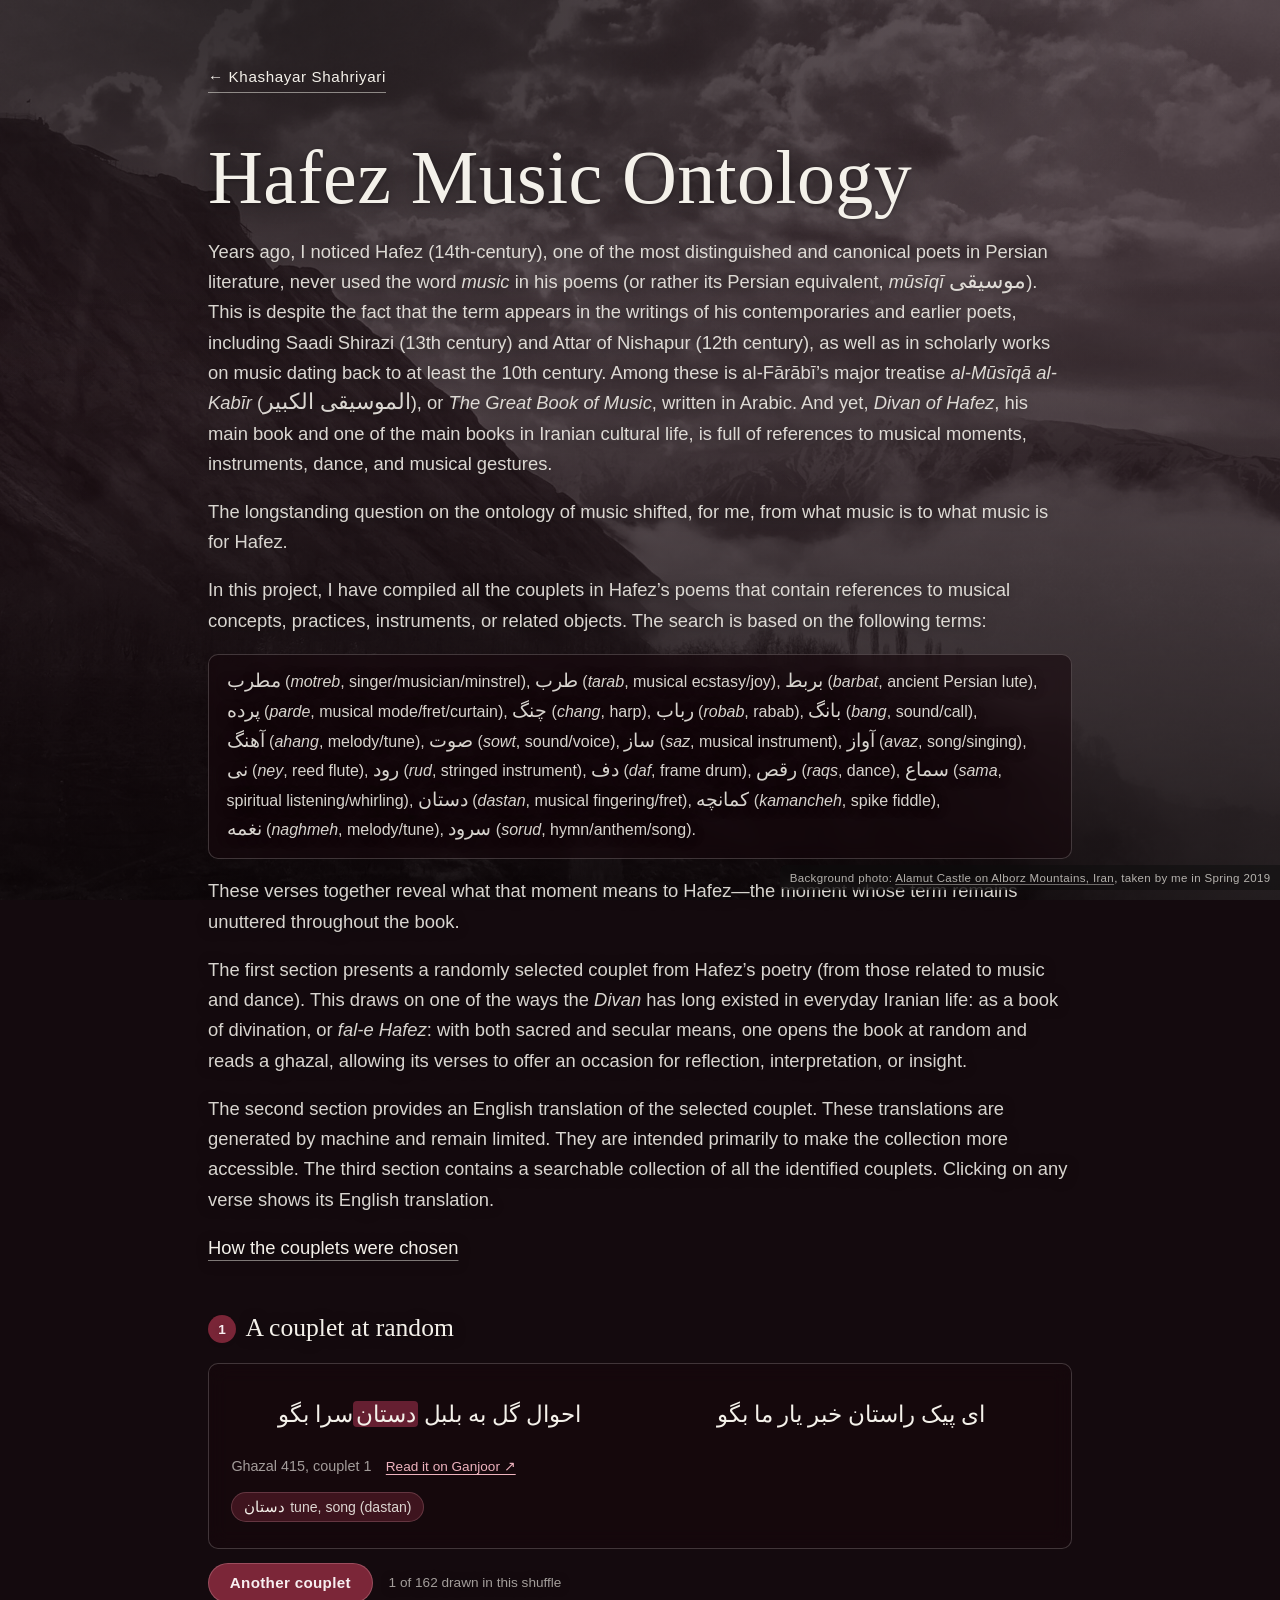
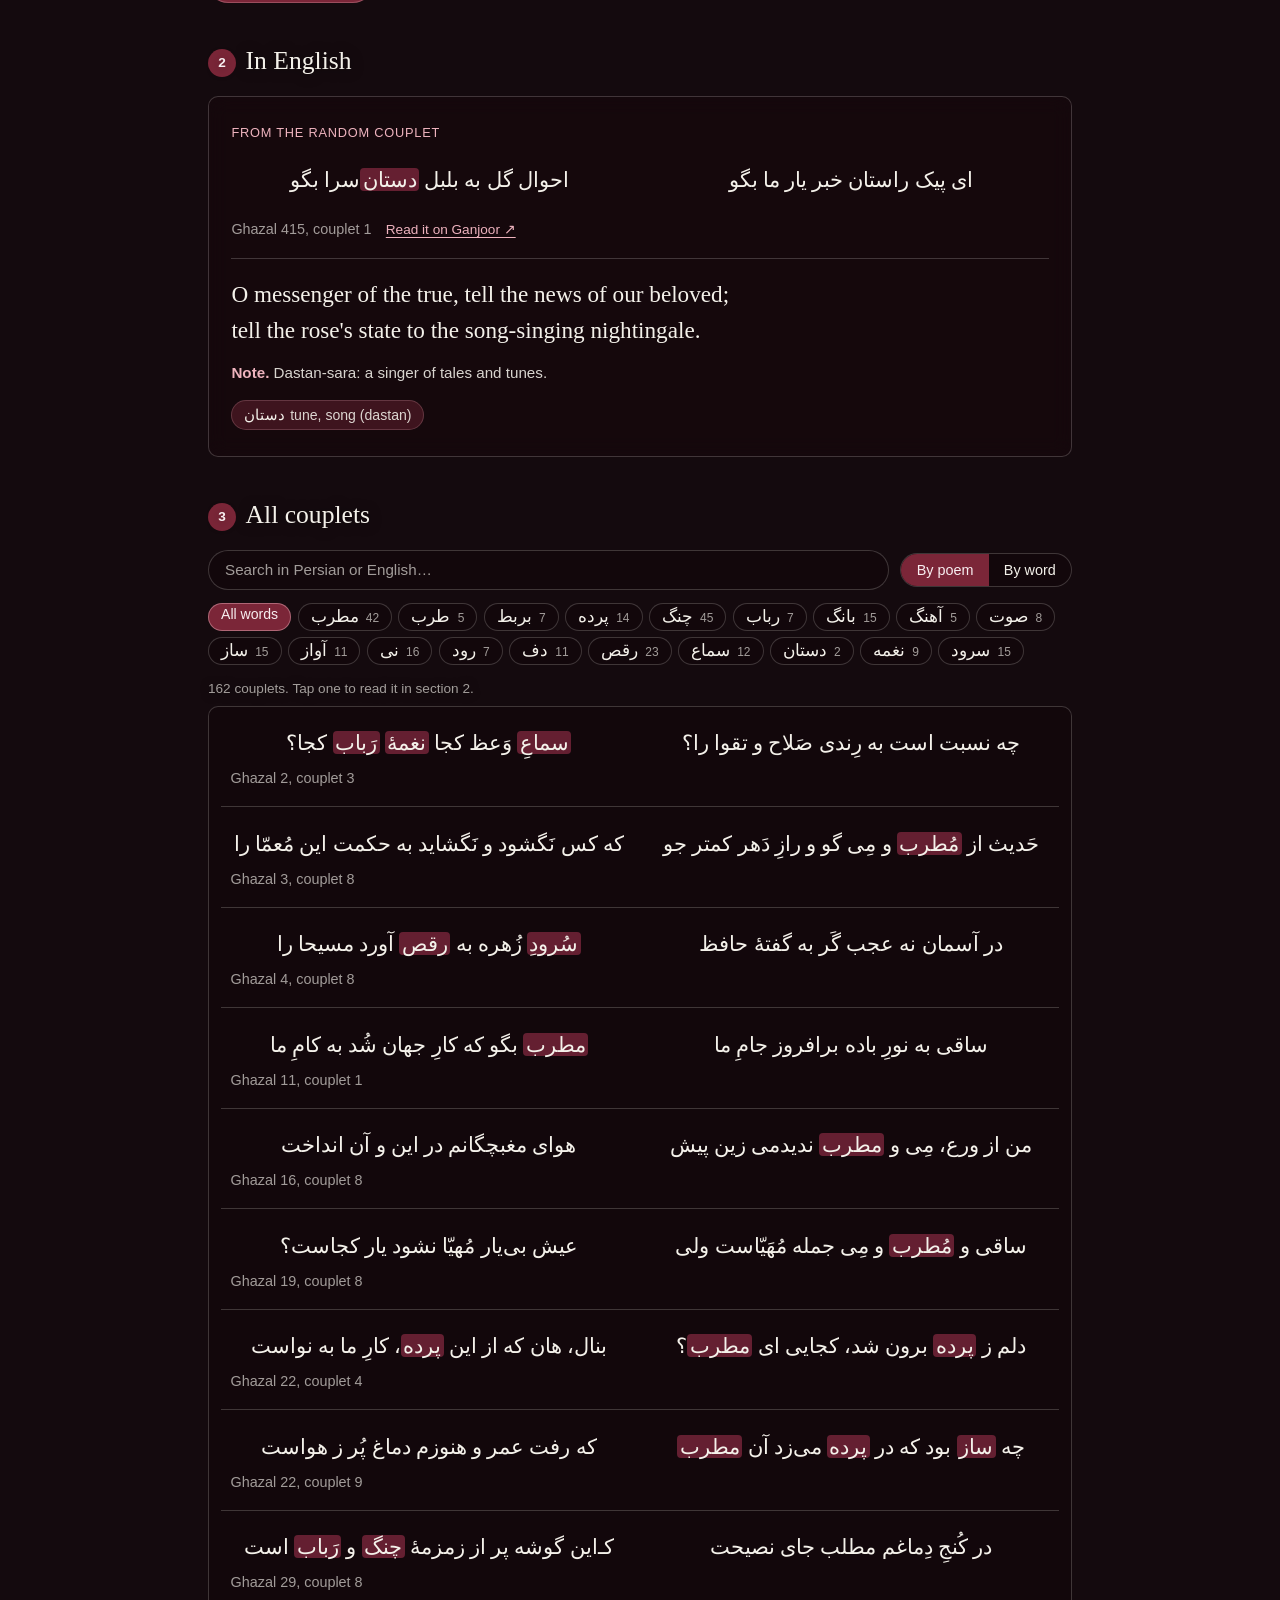
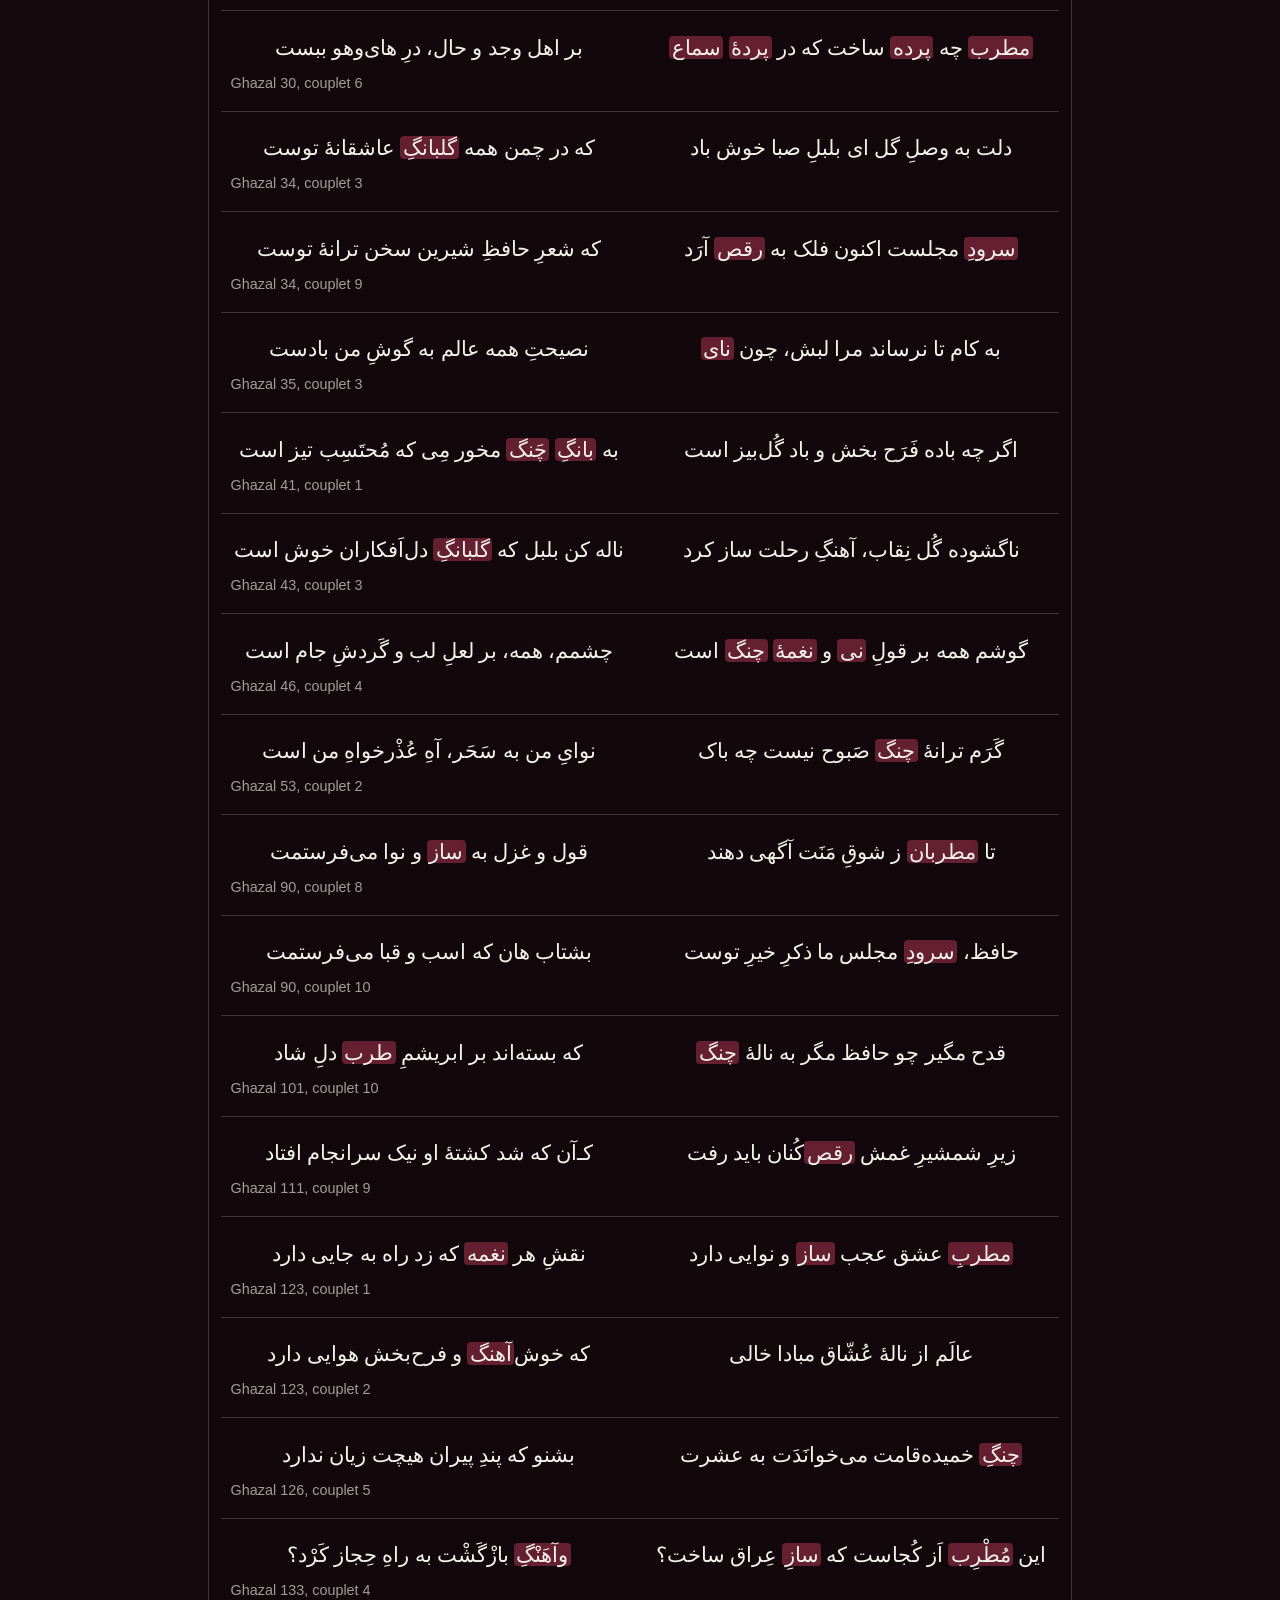
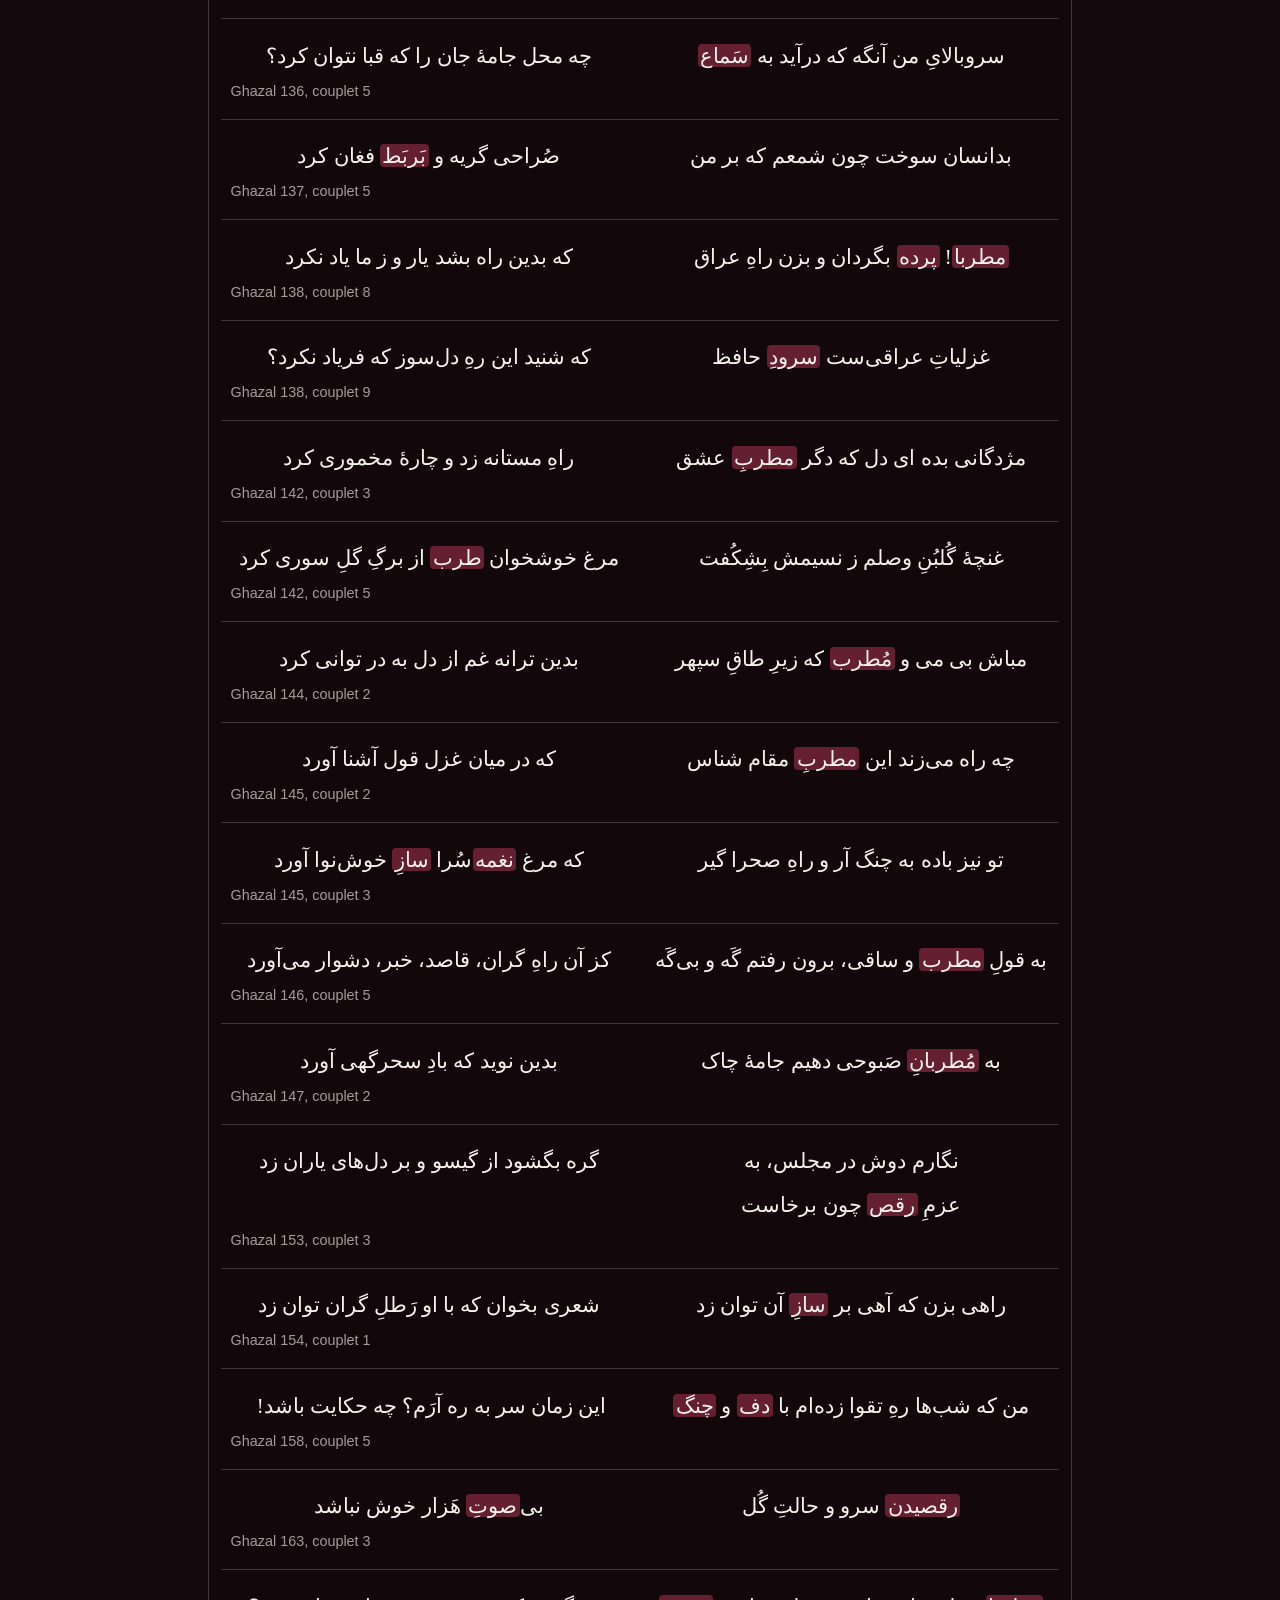
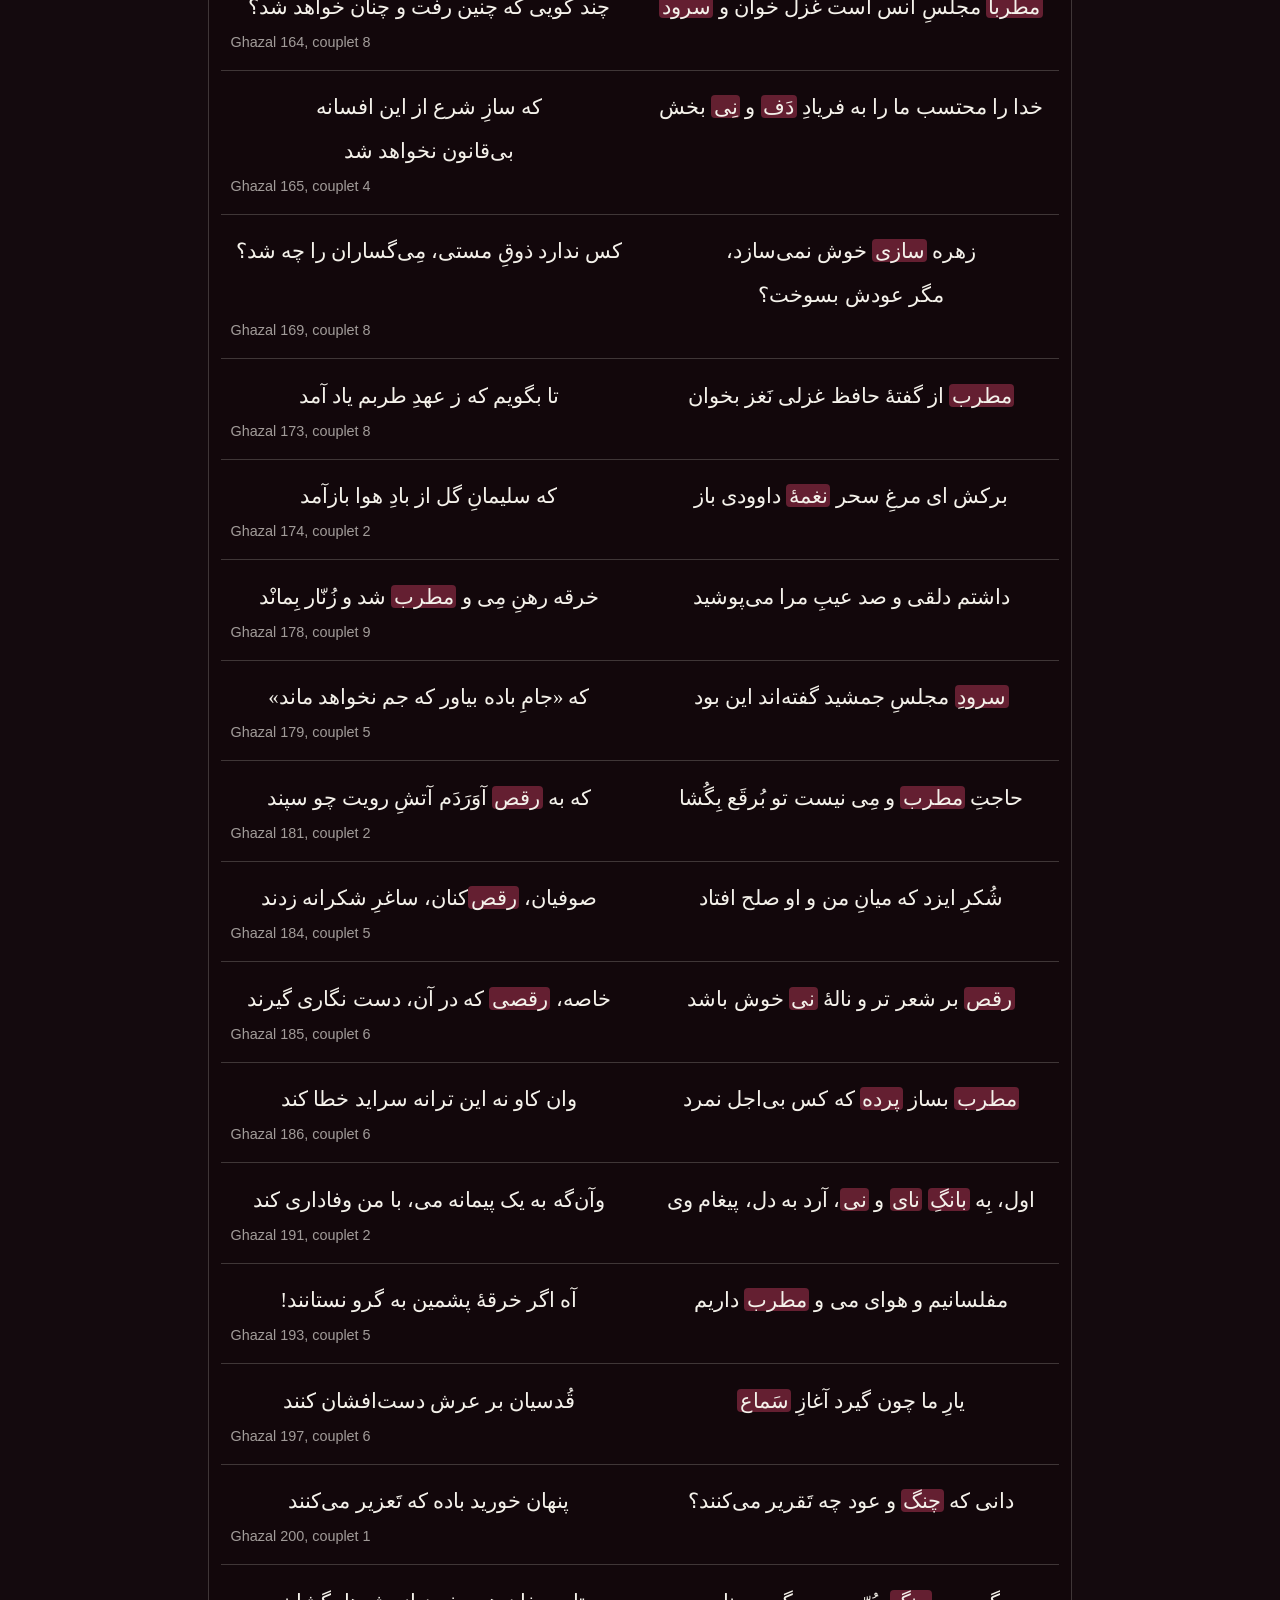
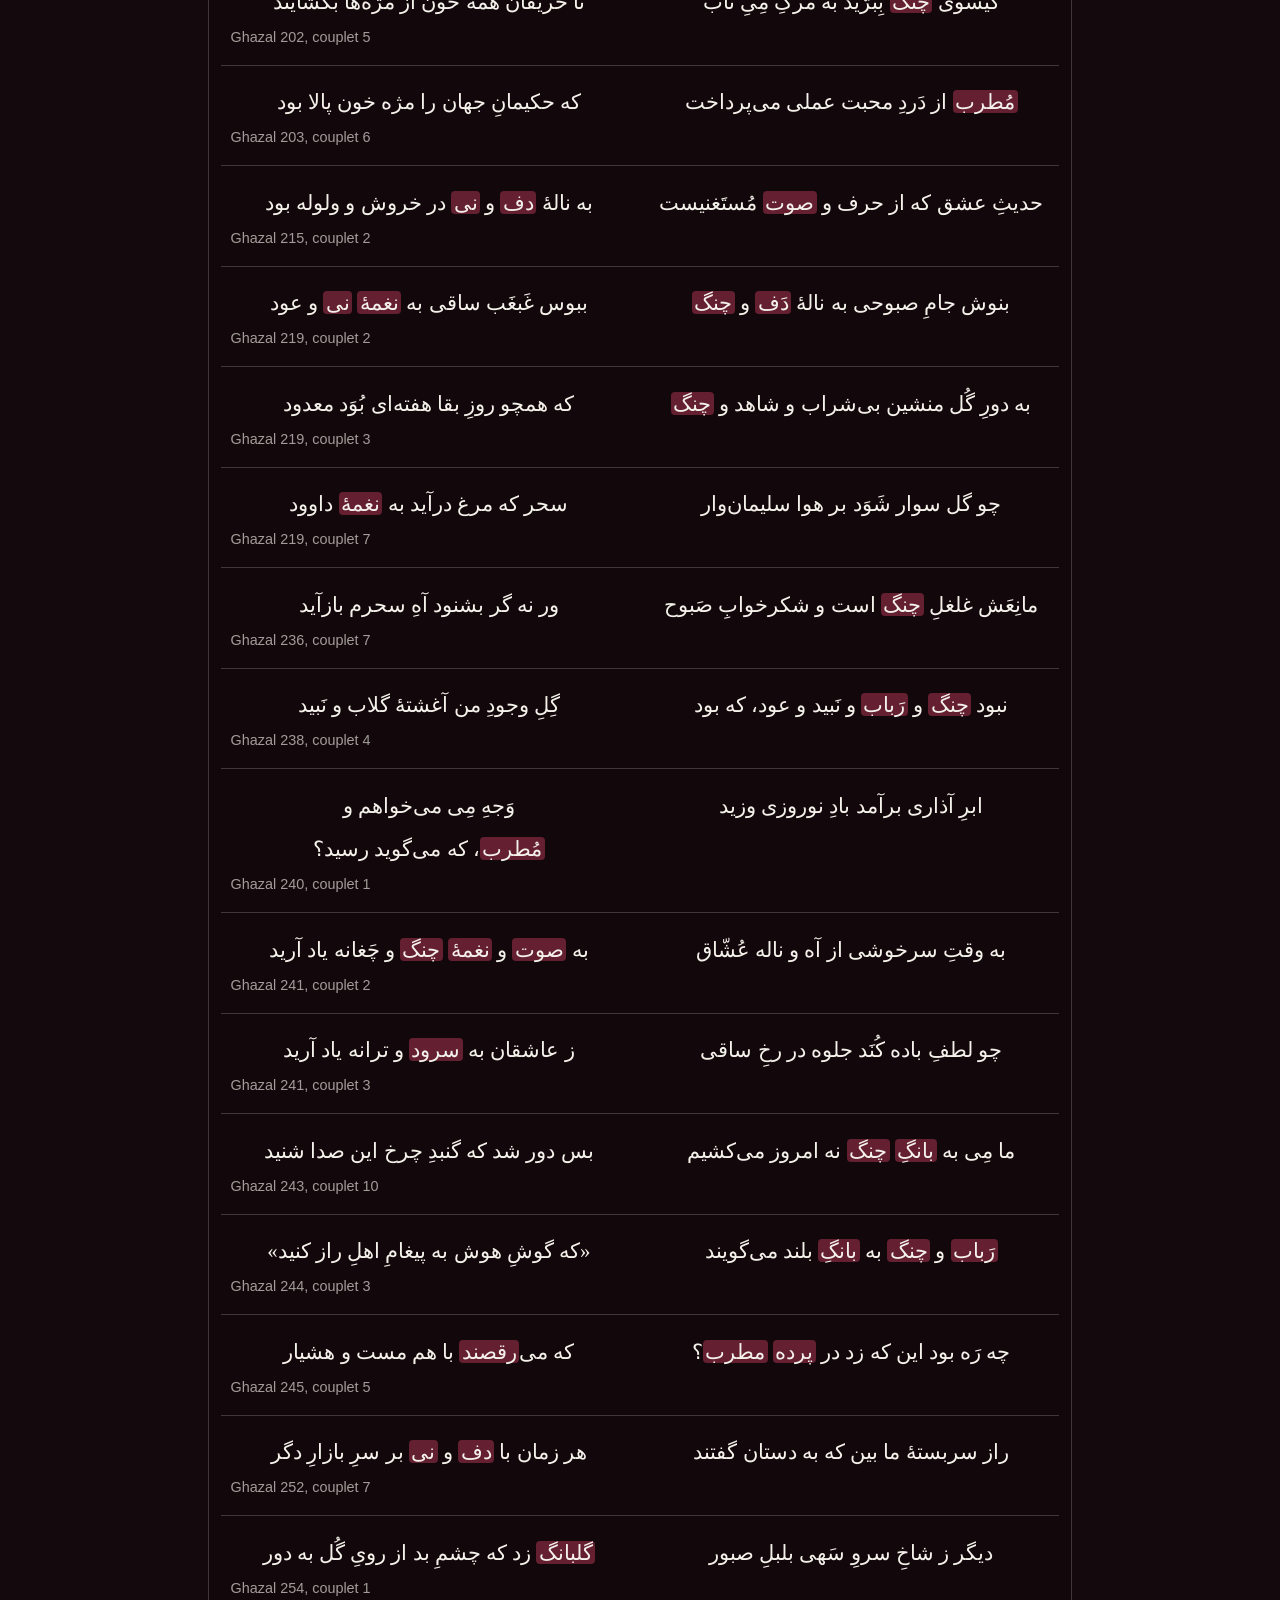
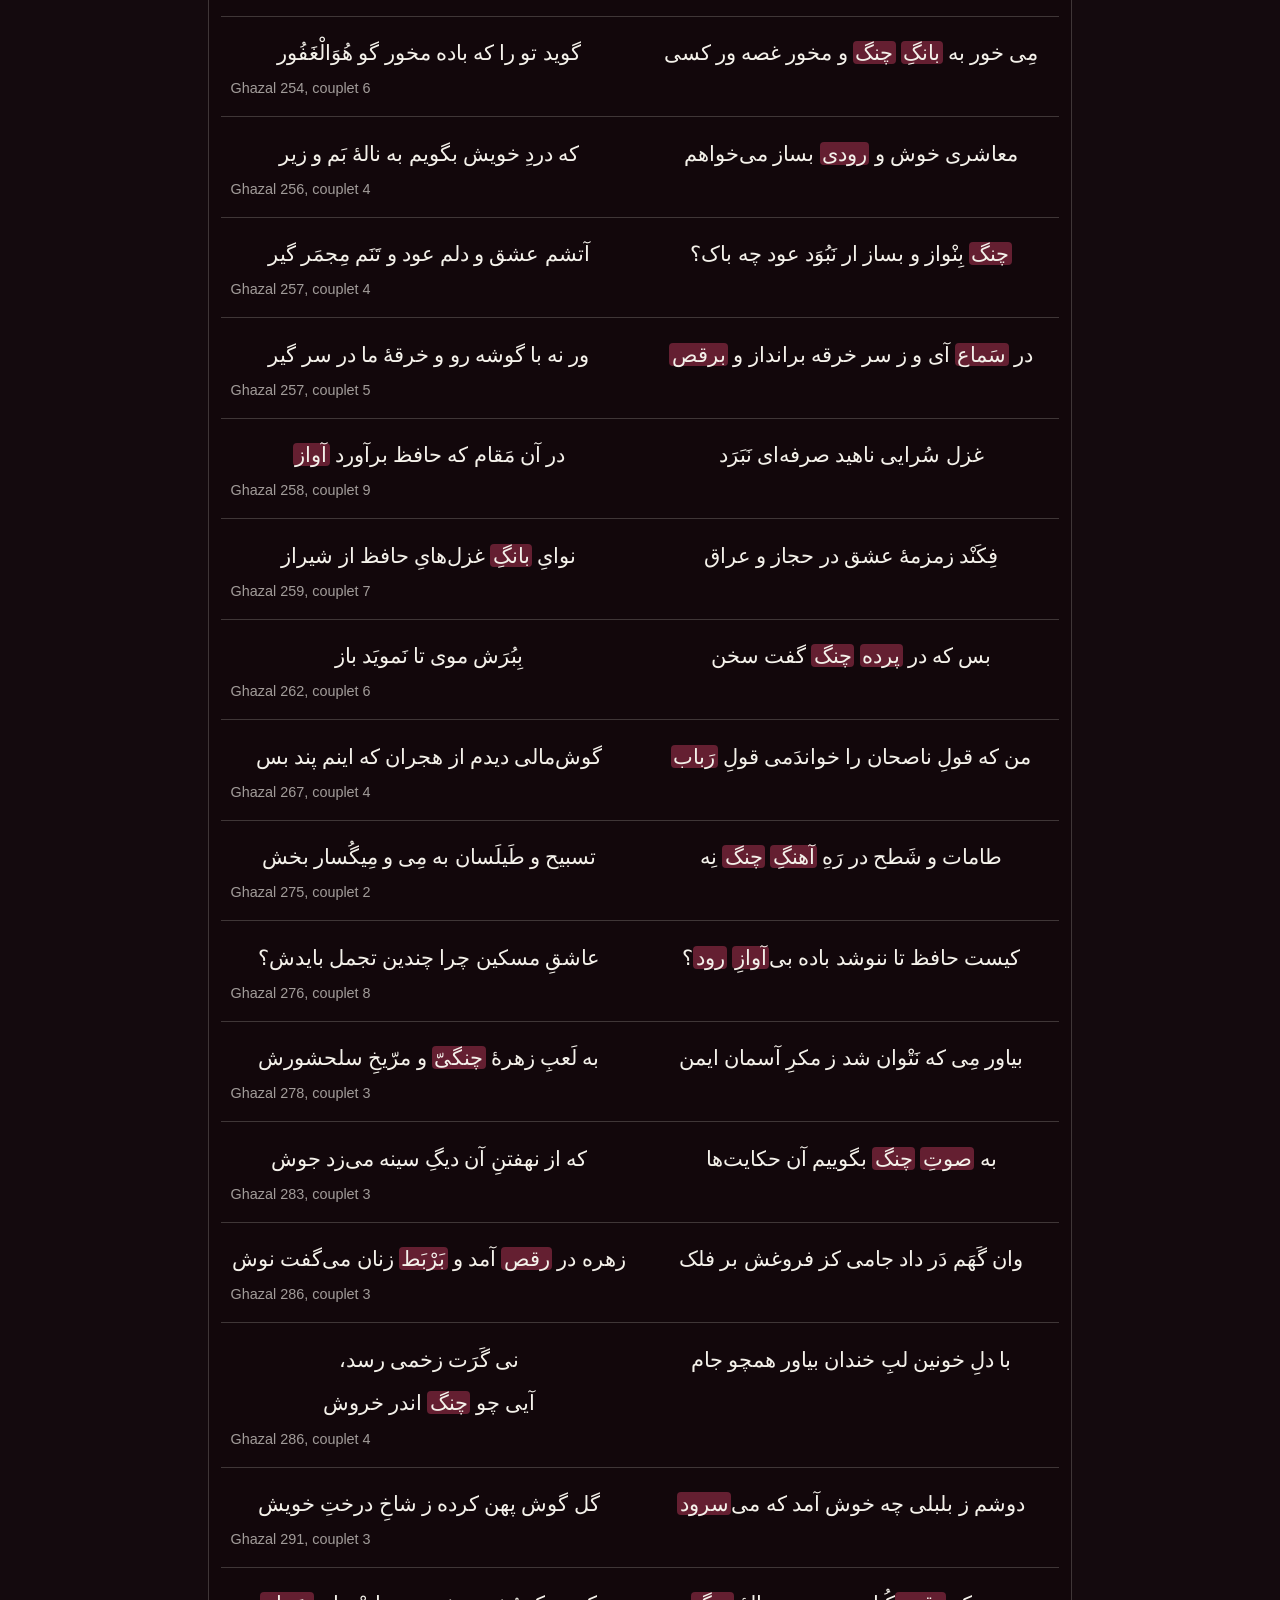
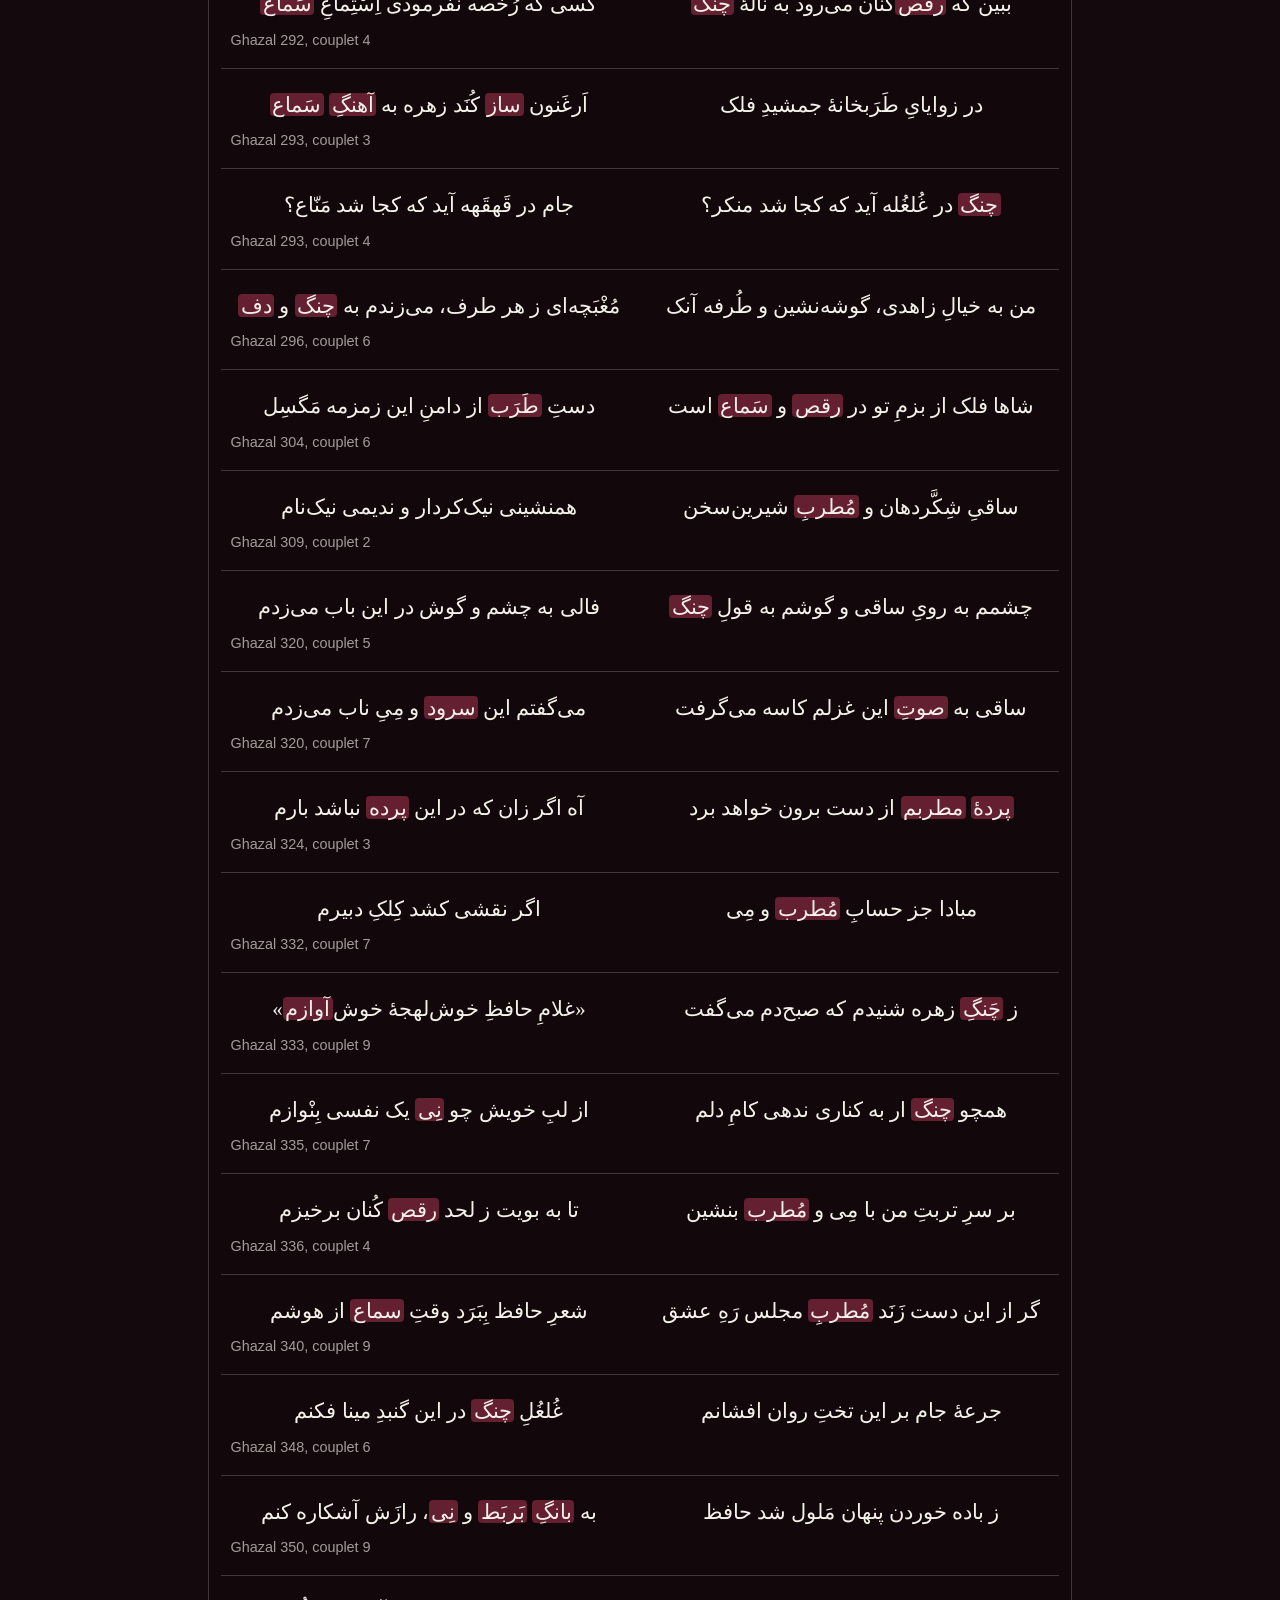
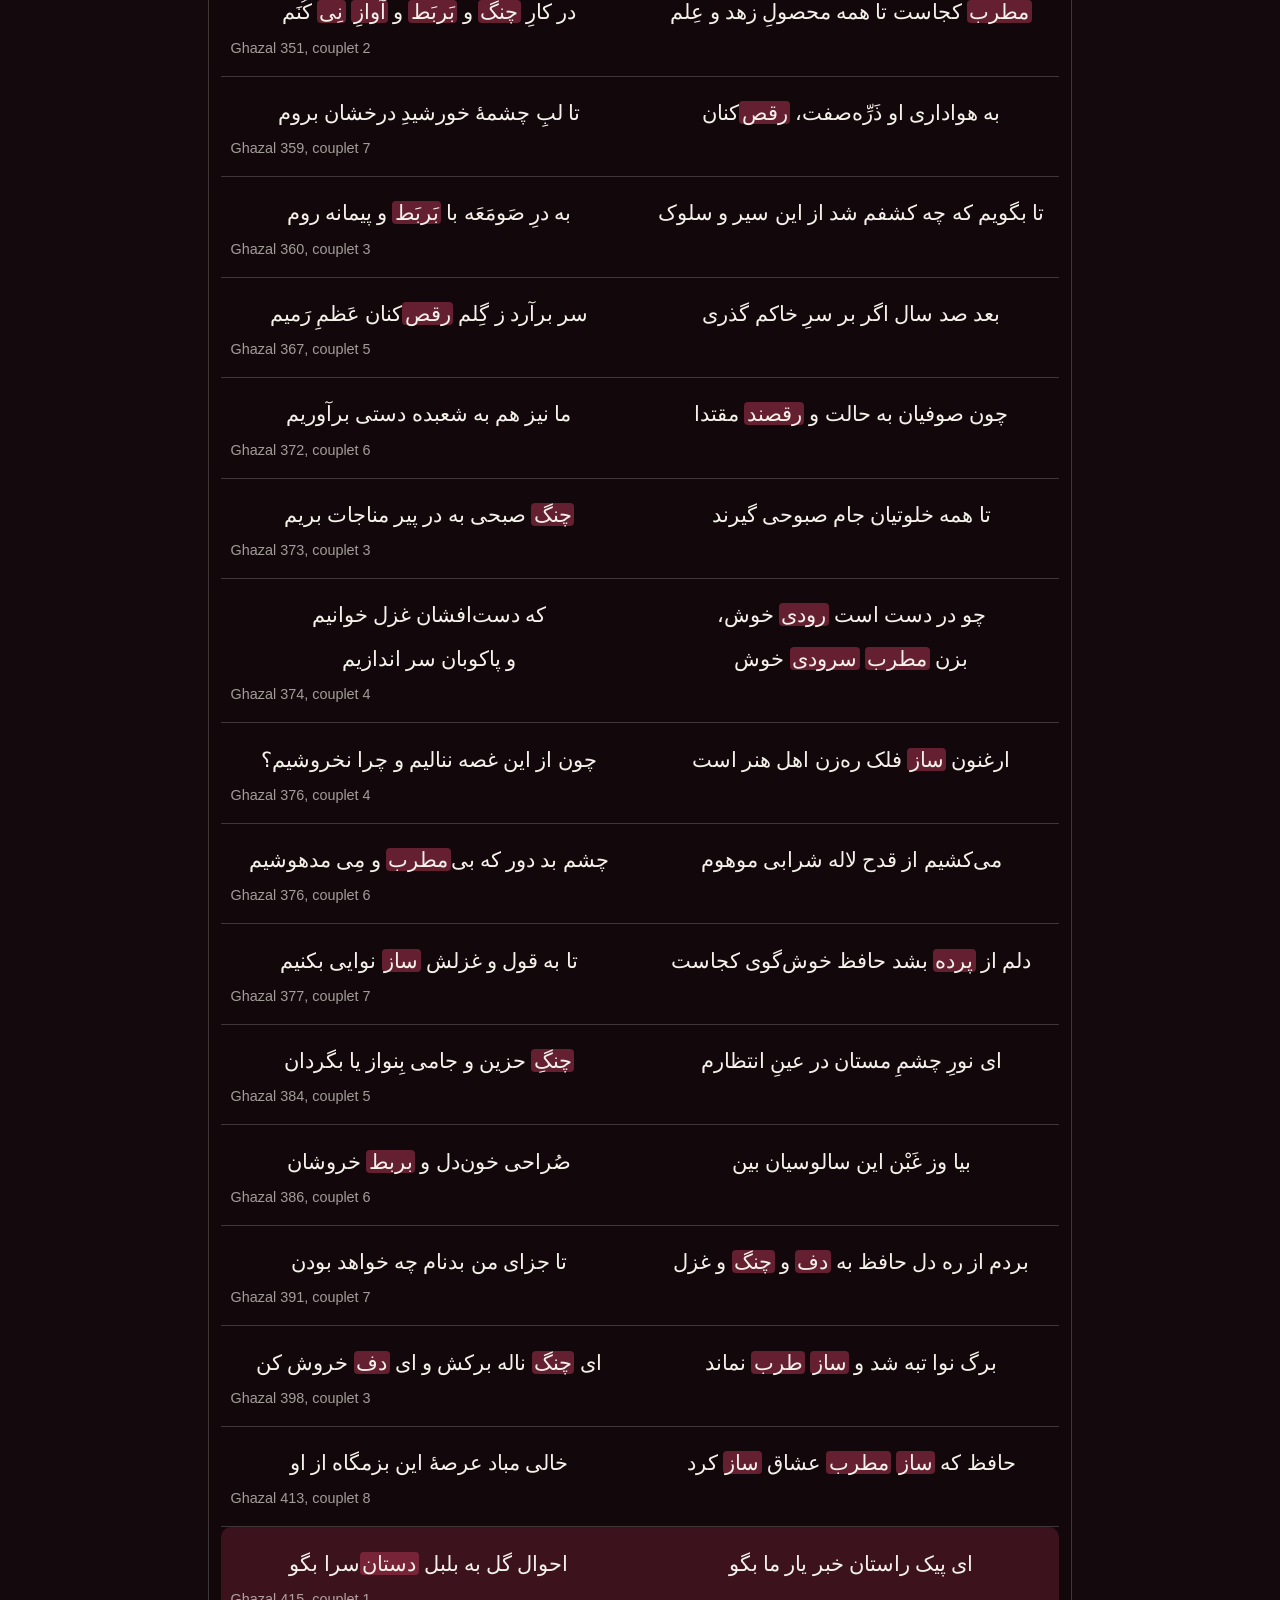
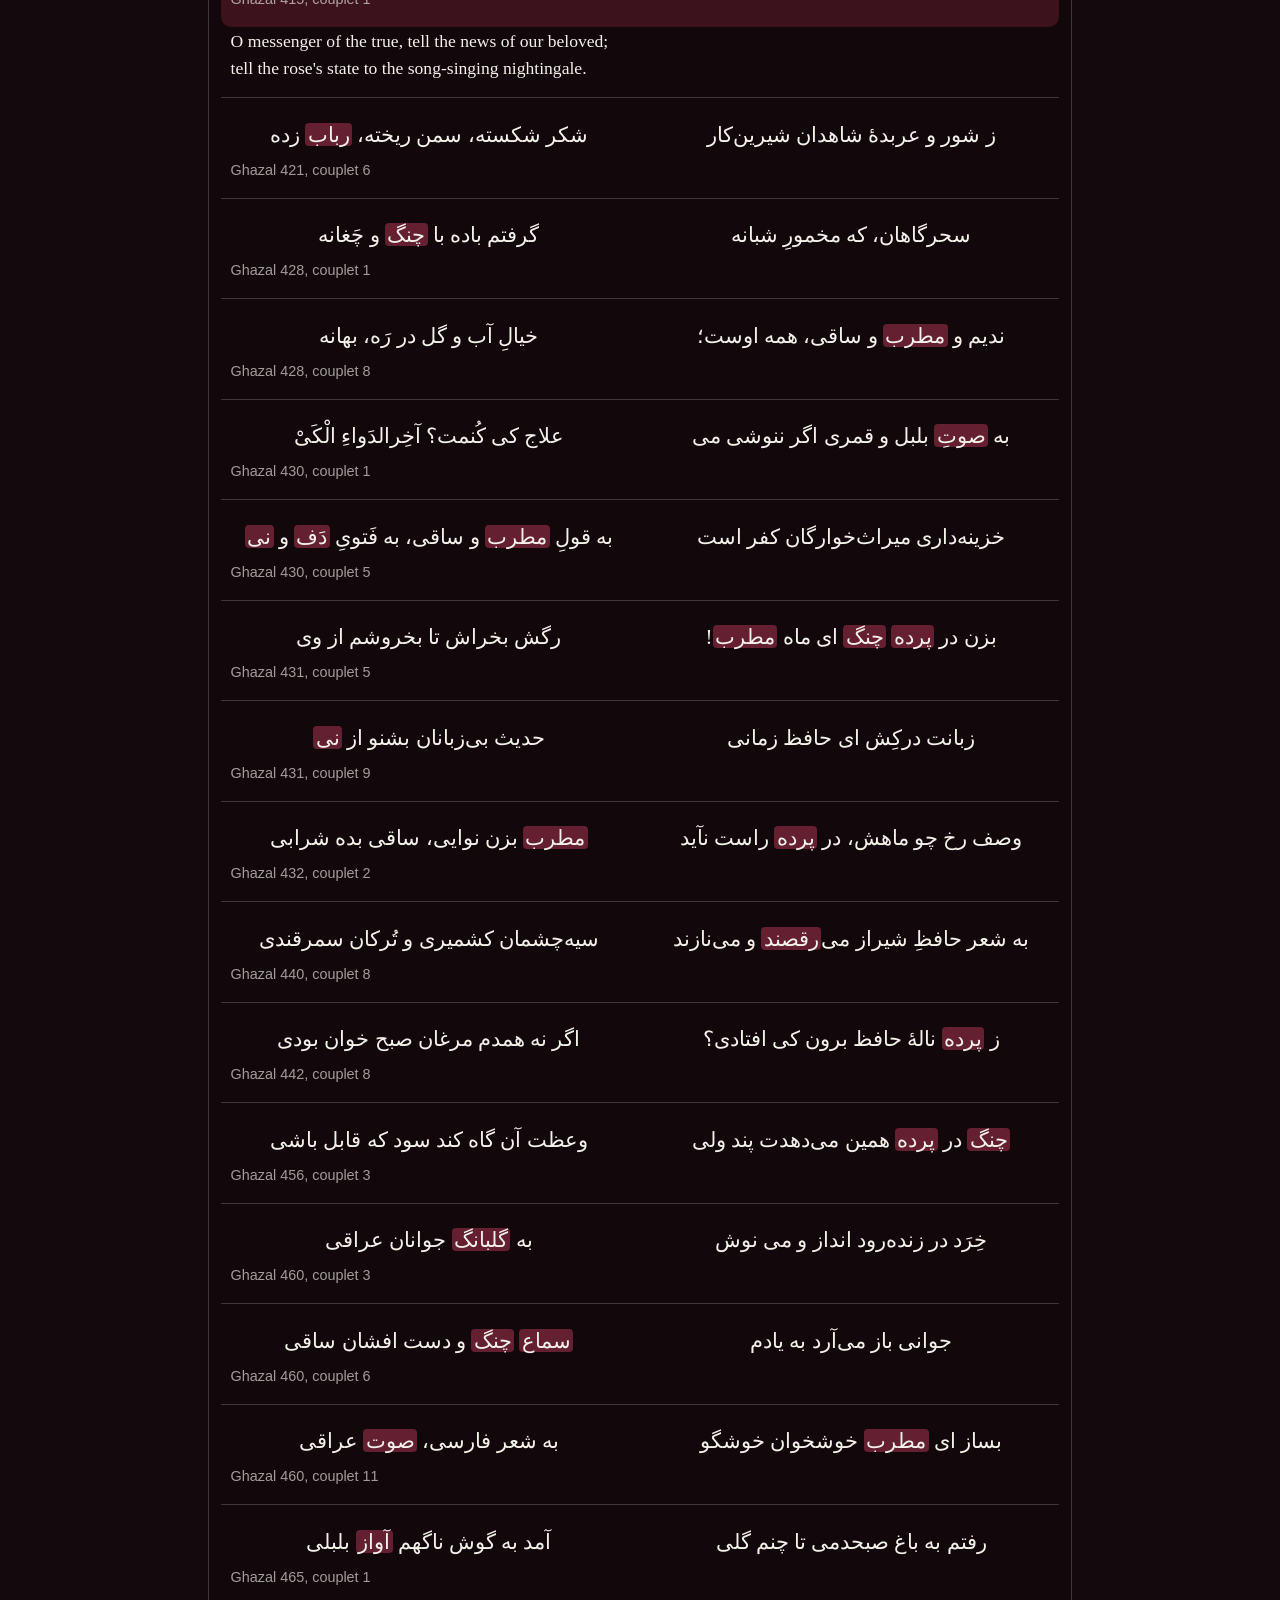
==== commit 2f4e6e49: "Update hafez-music-ontology.html" ====
--- a/hafez-music-ontology.html
+++ b/hafez-music-ontology.html
@@ -22,9 +22,8 @@
     <section class="intro" aria-labelledby="title">
       <h1 id="title">Hafez Music Ontology</h1>
       <!-- INTRODUCTION: edit the paragraphs below (then run scripts/export_site.py to refresh the website copy). -->
-      <p>For years, I have been thinking about a question: What is music?</p>
-      <p>Years of studying, playing, learning, teaching, composing, singing, and other musical and intellectual activities only made the question more difficult to answer. Two years ago, I noticed Hafez (14th-century), one of the most distinguished and canonical poets in Persian literature, never used the word <em>music</em> in his poems (or rather its Persian equivalent, <em>mūsīqī</em> <span lang="fa">موسیقی</span>). This is despite the fact that the term appears in the writings of his contemporaries and earlier poets, including Saadi Shirazi (13th century) and Attar of Nishapur (12th century), as well as in scholarly works on music dating back to at least the 10th century. Among these is al-Fārābī’s major treatise <em>al-Mūsīqā al-Kabīr</em> (<span lang="ar">الموسيقى الكبير</span>), or <em>The Great Book of Music</em>, written in Arabic. And yet, <em>Divan of Hafez</em>, his main book and one of the main books in Iranian cultural life, is full of references to musical moments, instruments, dance, and musical gestures.</p>
-      <p>My question shifted from what music is to what music is for Hafez.</p>
+      <p>Years ago, I noticed Hafez (14th-century), one of the most distinguished and canonical poets in Persian literature, never used the word <em>music</em> in his poems (or rather its Persian equivalent, <em>mūsīqī</em> <span lang="fa">موسیقی</span>). This is despite the fact that the term appears in the writings of his contemporaries and earlier poets, including Saadi Shirazi (13th century) and Attar of Nishapur (12th century), as well as in scholarly works on music dating back to at least the 10th century. Among these is al-Fārābī’s major treatise <em>al-Mūsīqā al-Kabīr</em> (<span lang="ar">الموسيقى الكبير</span>), or <em>The Great Book of Music</em>, written in Arabic. And yet, <em>Divan of Hafez</em>, his main book and one of the main books in Iranian cultural life, is full of references to musical moments, instruments, dance, and musical gestures.</p>
+      <p>The longstanding question on the ontology of music shifted, for me, from what music is to what music is for Hafez.</p>
       <p>In this project, I have compiled all the couplets in Hafez’s poems that contain references to musical concepts, practices, instruments, or related objects. The search is based on the following terms:</p>
       <p class="terms"><span lang="fa">مطرب</span>&nbsp;(<em>motreb</em>, singer/musician/minstrel), <span lang="fa">طرب</span>&nbsp;(<em>tarab</em>, musical ecstasy/joy), <span lang="fa">بربط</span>&nbsp;(<em>barbat</em>, ancient Persian lute), <span lang="fa">پرده</span>&nbsp;(<em>parde</em>, musical mode/fret/curtain), <span lang="fa">چنگ</span>&nbsp;(<em>chang</em>, harp), <span lang="fa">رباب</span>&nbsp;(<em>robab</em>, rabab), <span lang="fa">بانگ</span>&nbsp;(<em>bang</em>, sound/call), <span lang="fa">آهنگ</span>&nbsp;(<em>ahang</em>, melody/tune), <span lang="fa">صوت</span>&nbsp;(<em>sowt</em>, sound/voice), <span lang="fa">ساز</span>&nbsp;(<em>saz</em>, musical instrument), <span lang="fa">آواز</span>&nbsp;(<em>avaz</em>, song/singing), <span lang="fa">نی</span>&nbsp;(<em>ney</em>, reed flute), <span lang="fa">رود</span>&nbsp;(<em>rud</em>, stringed instrument), <span lang="fa">دف</span>&nbsp;(<em>daf</em>, frame drum), <span lang="fa">رقص</span>&nbsp;(<em>raqs</em>, dance), <span lang="fa">سماع</span>&nbsp;(<em>sama</em>, spiritual listening/whirling), <span lang="fa">دستان</span>&nbsp;(<em>dastan</em>, musical fingering/fret), <span lang="fa">کمانچه</span>&nbsp;(<em>kamancheh</em>, spike fiddle), <span lang="fa">نغمه</span>&nbsp;(<em>naghmeh</em>, melody/tune), <span lang="fa">سرود</span>&nbsp;(<em>sorud</em>, hymn/anthem/song).</p>
       <p>These verses together reveal what that moment means to Hafez—the moment whose term remains unuttered throughout the book.</p>
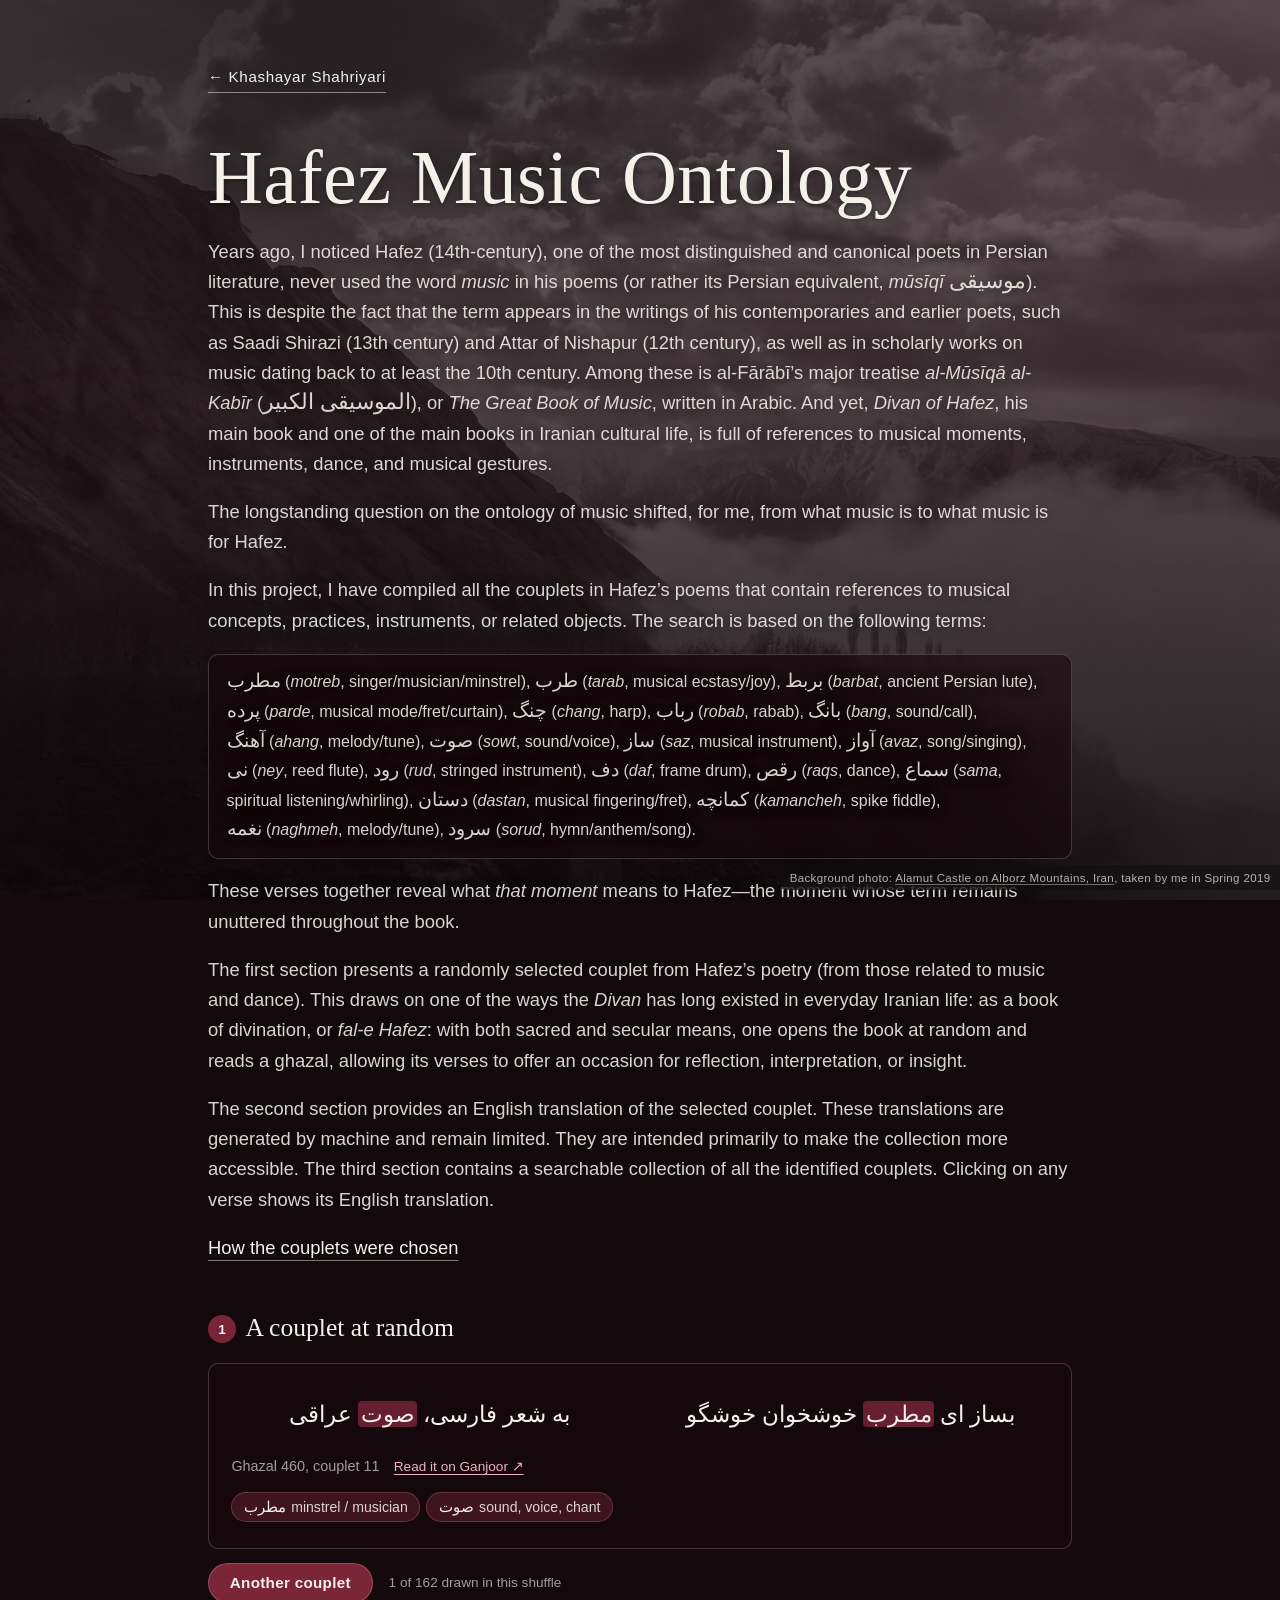
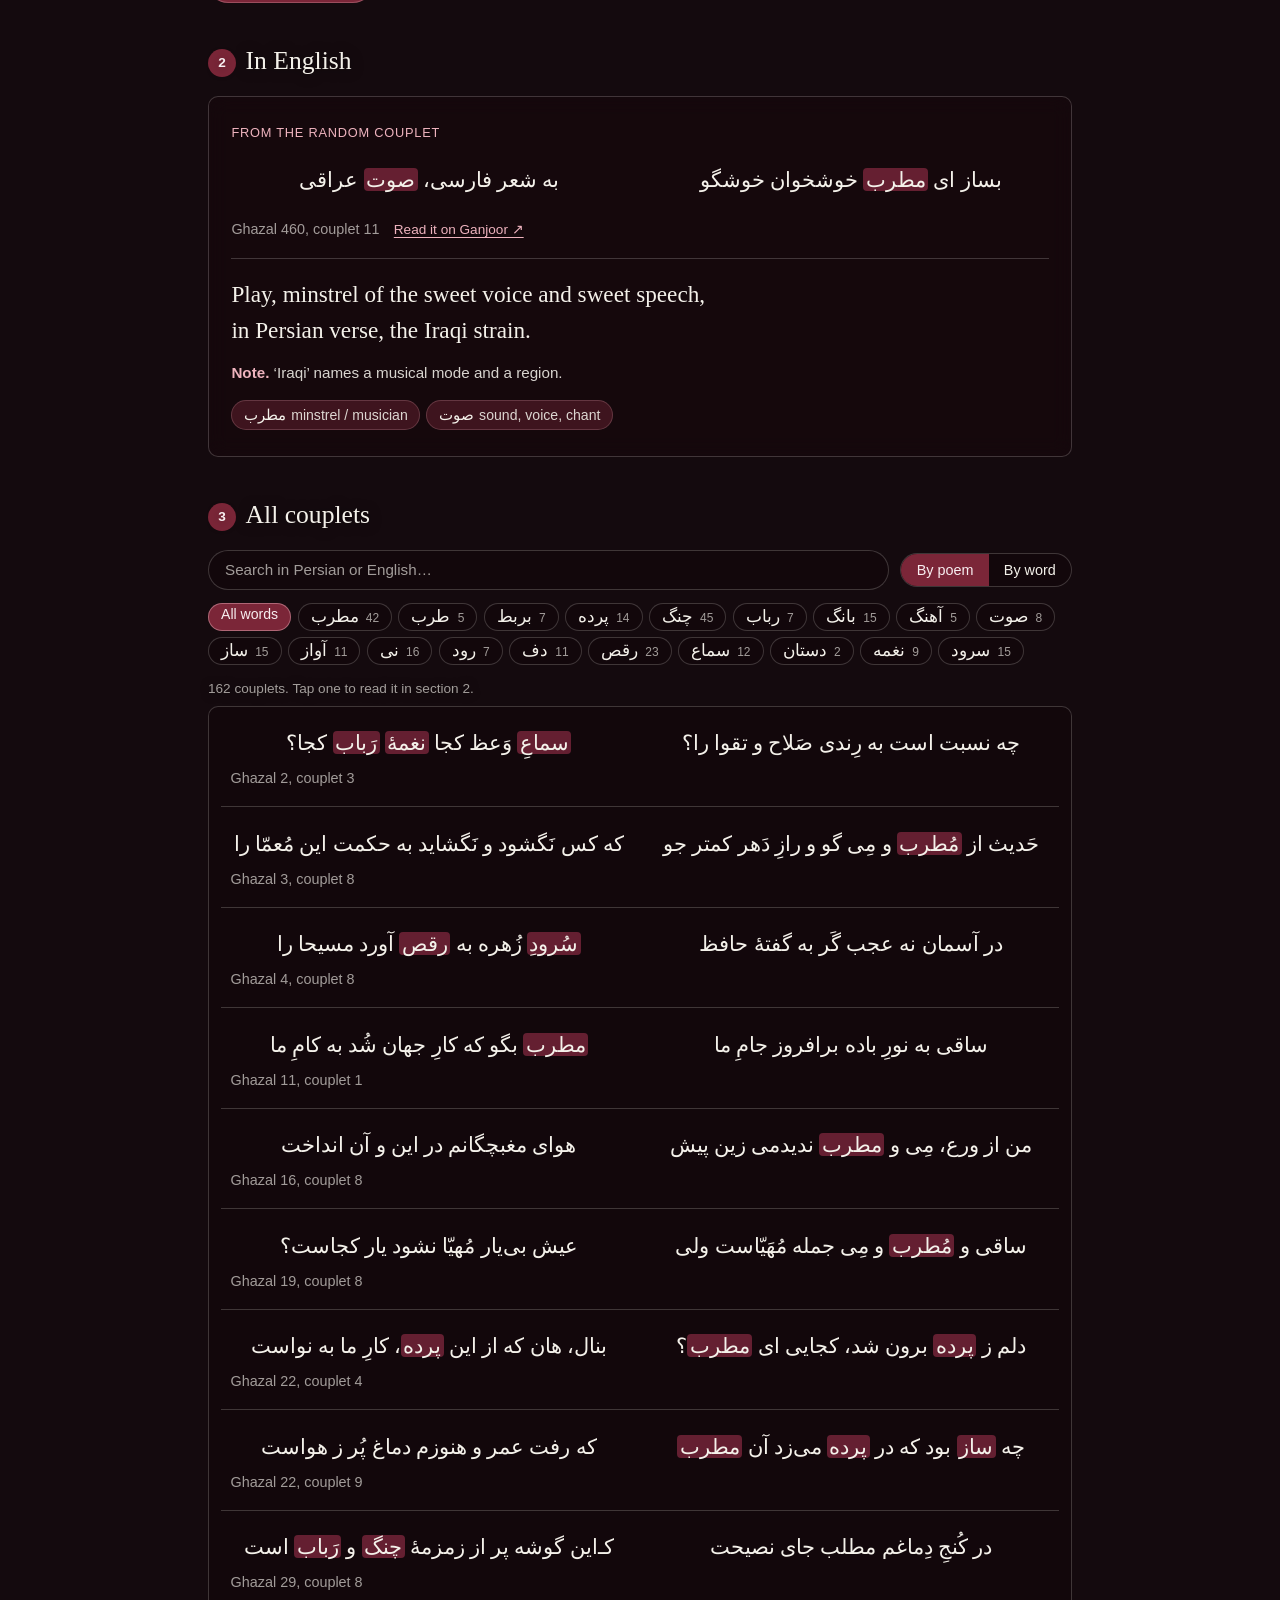
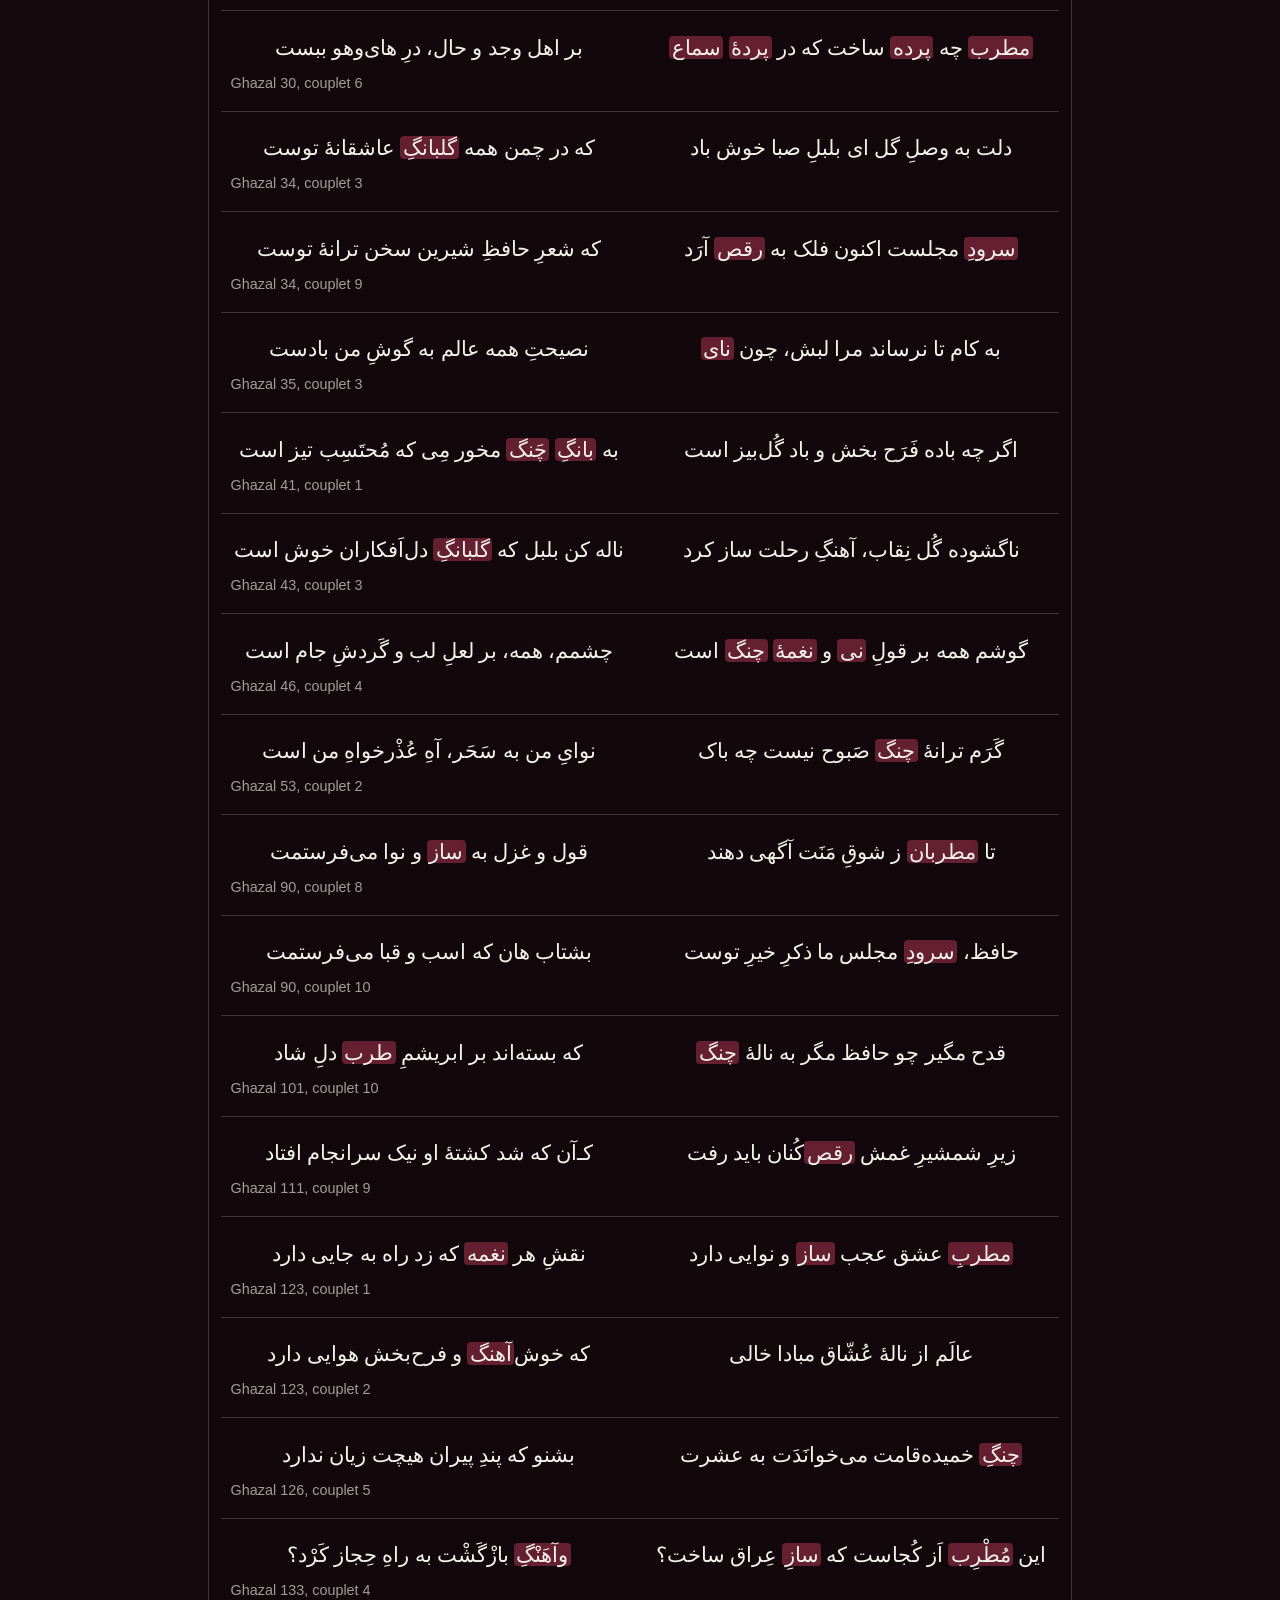
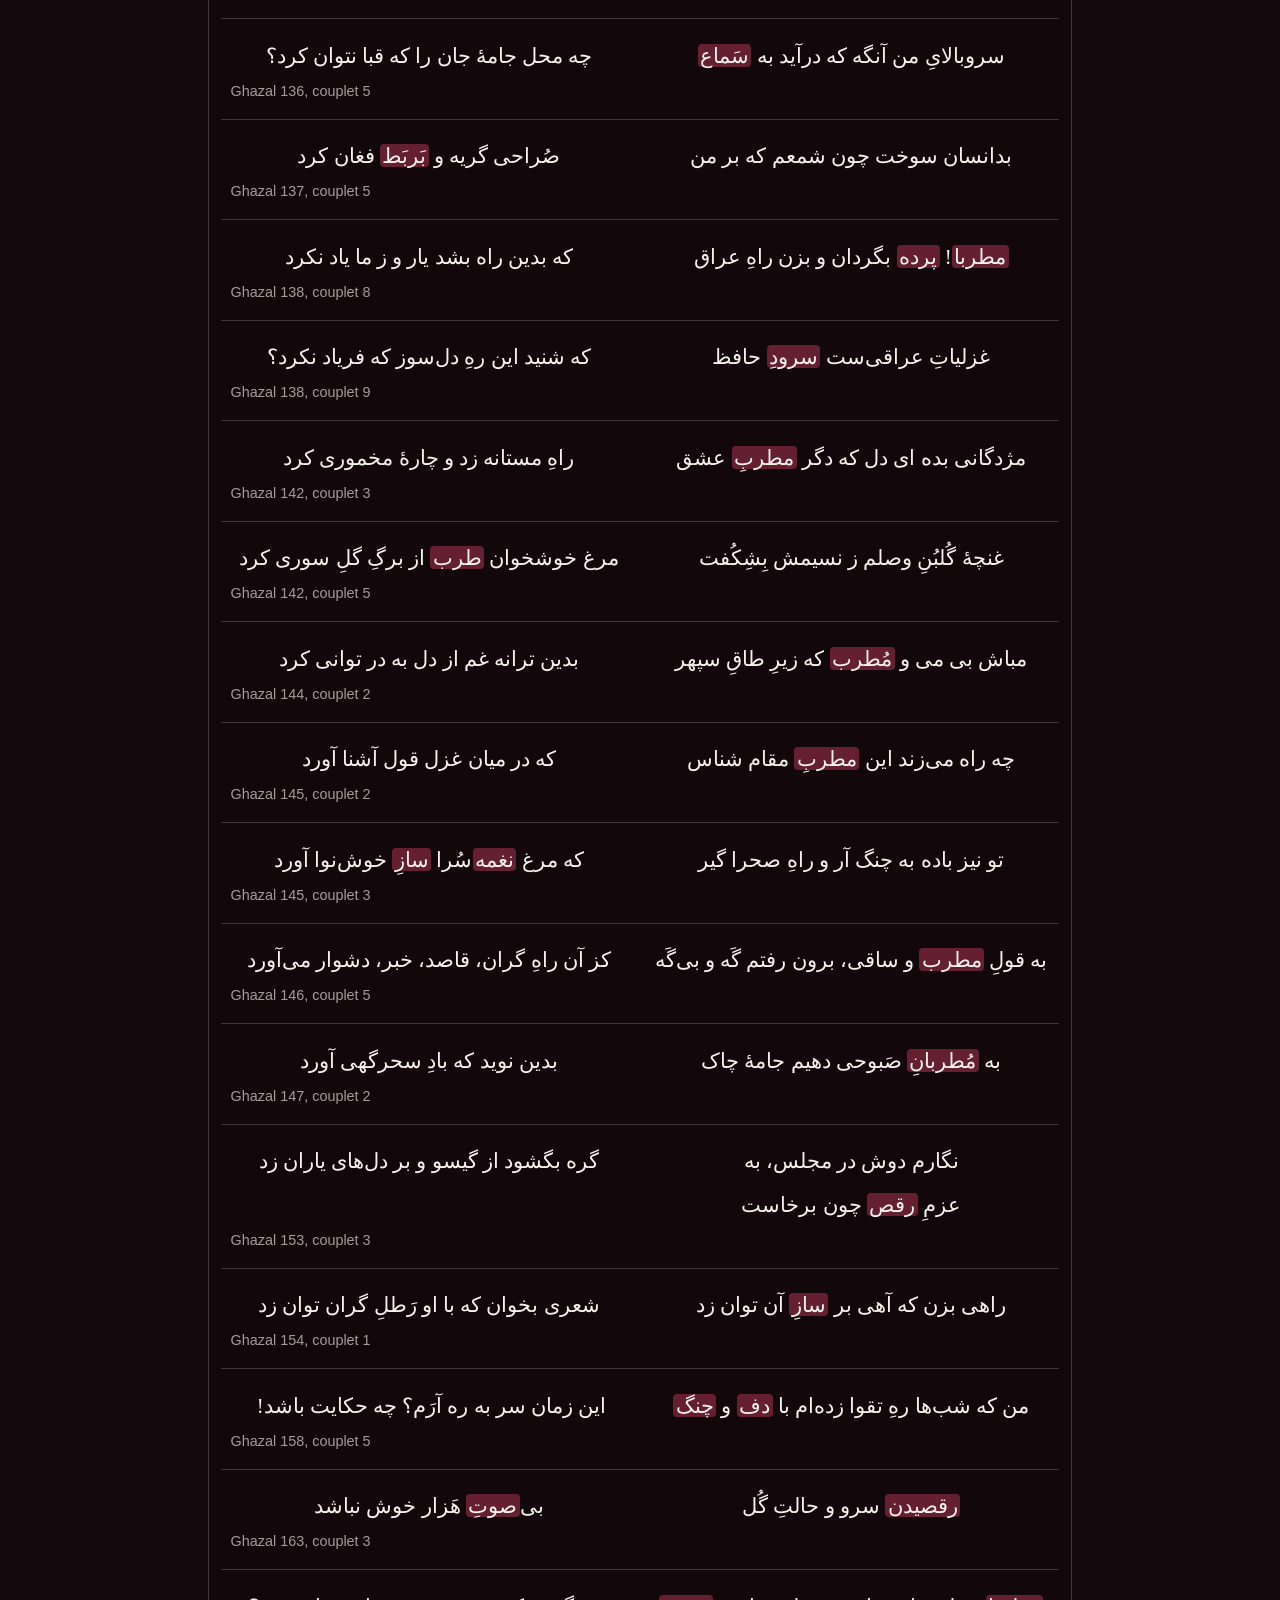
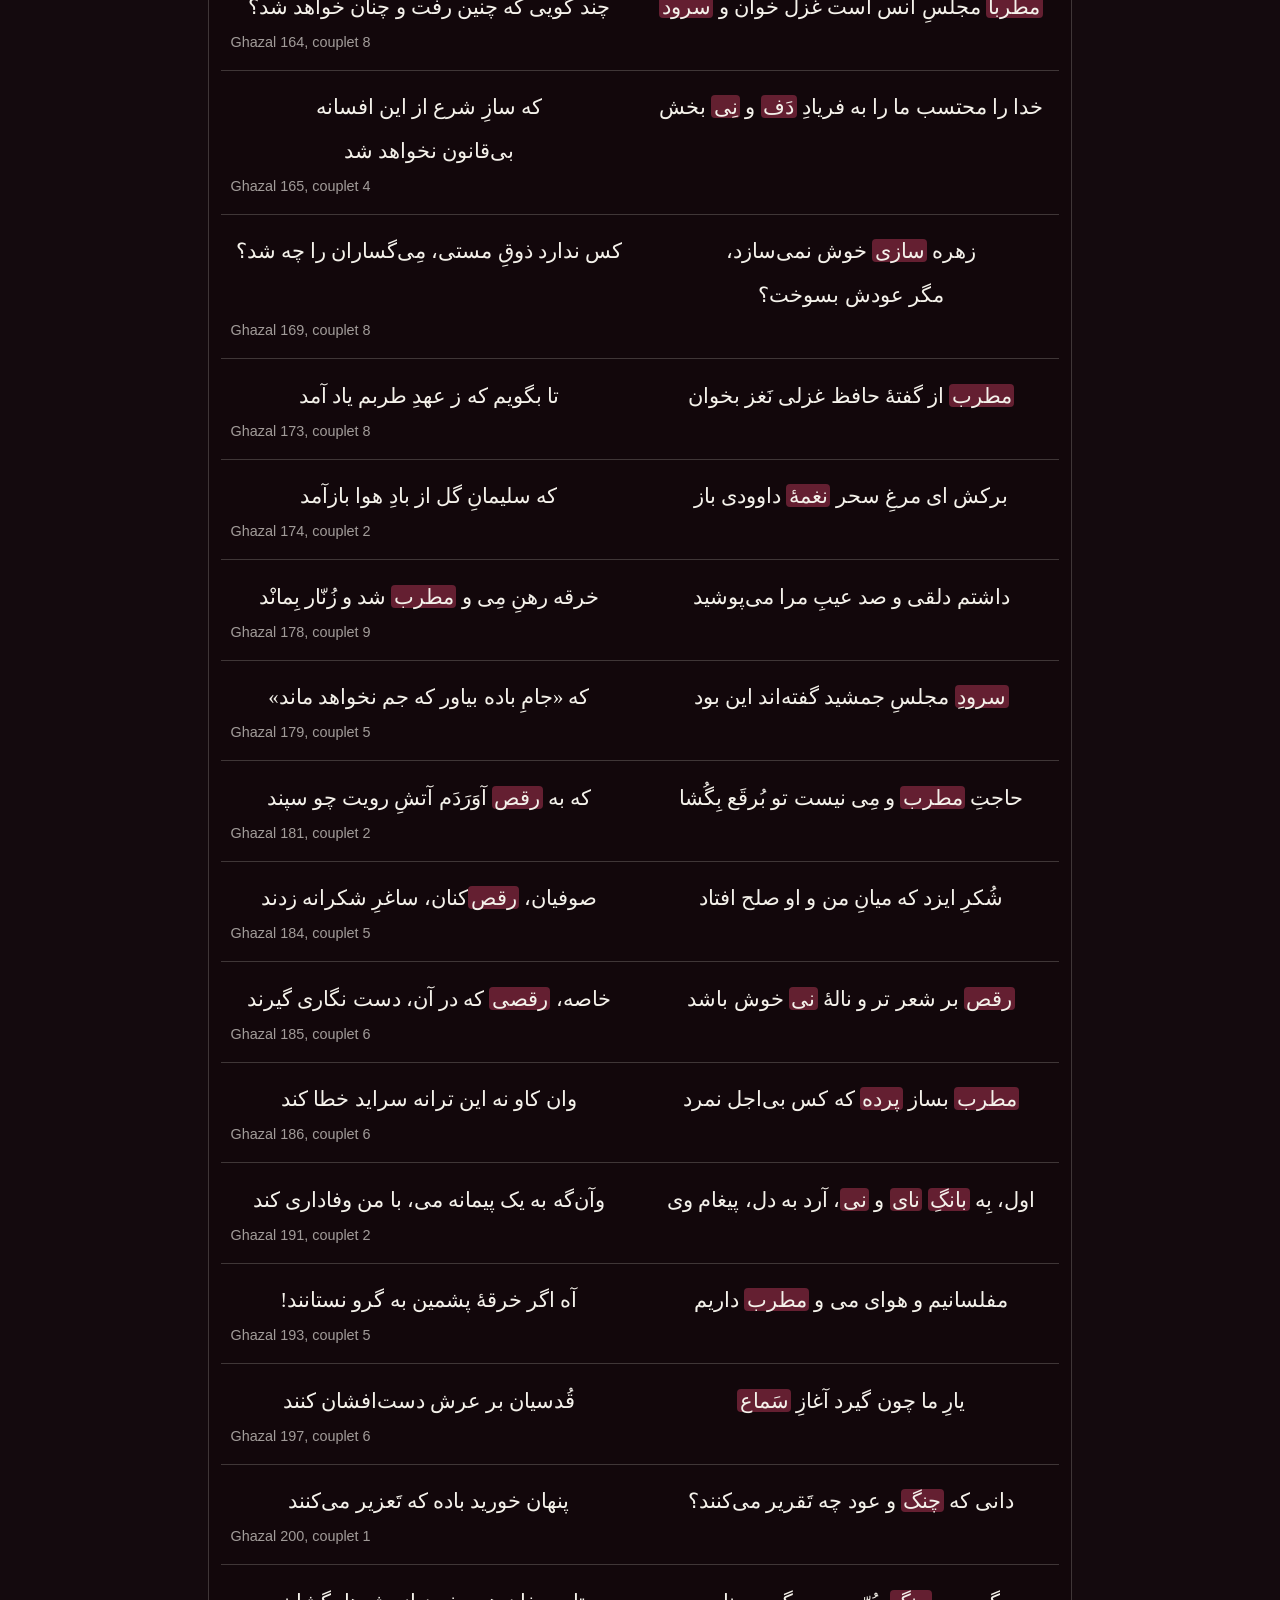
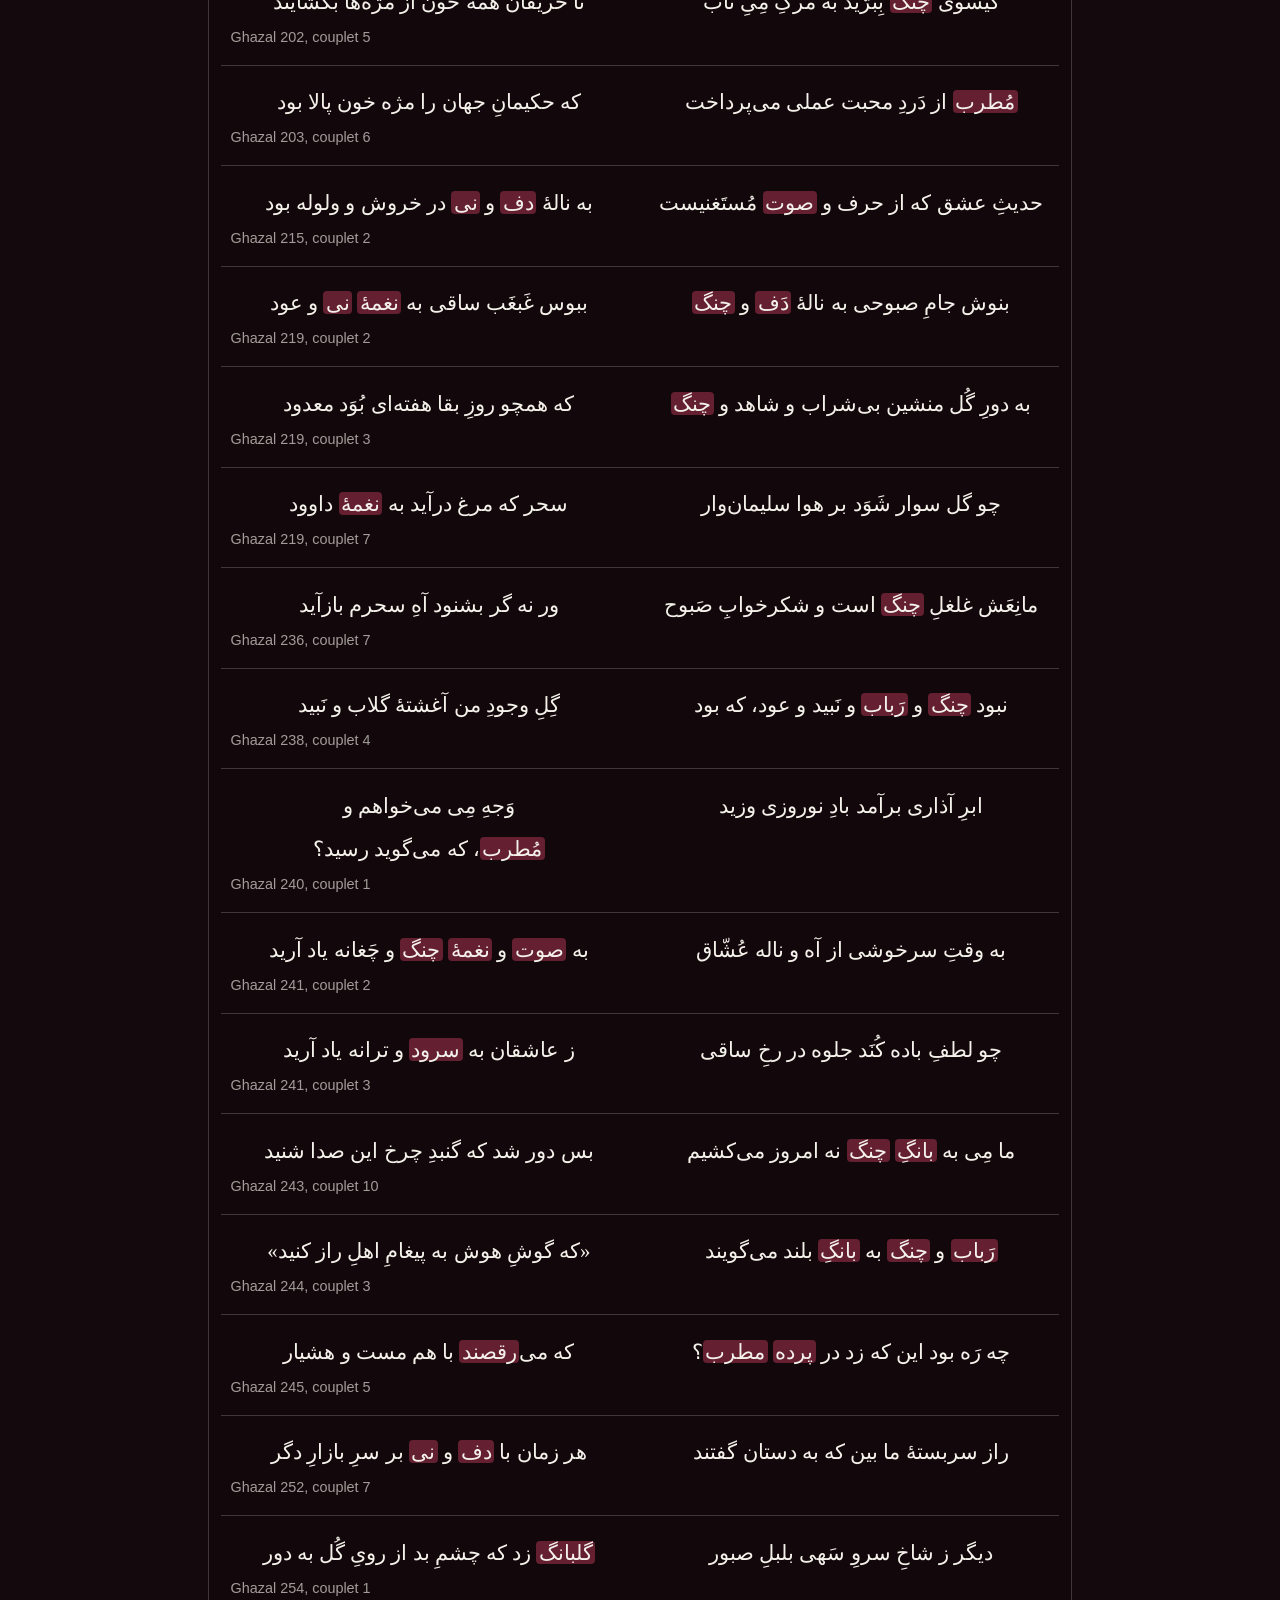
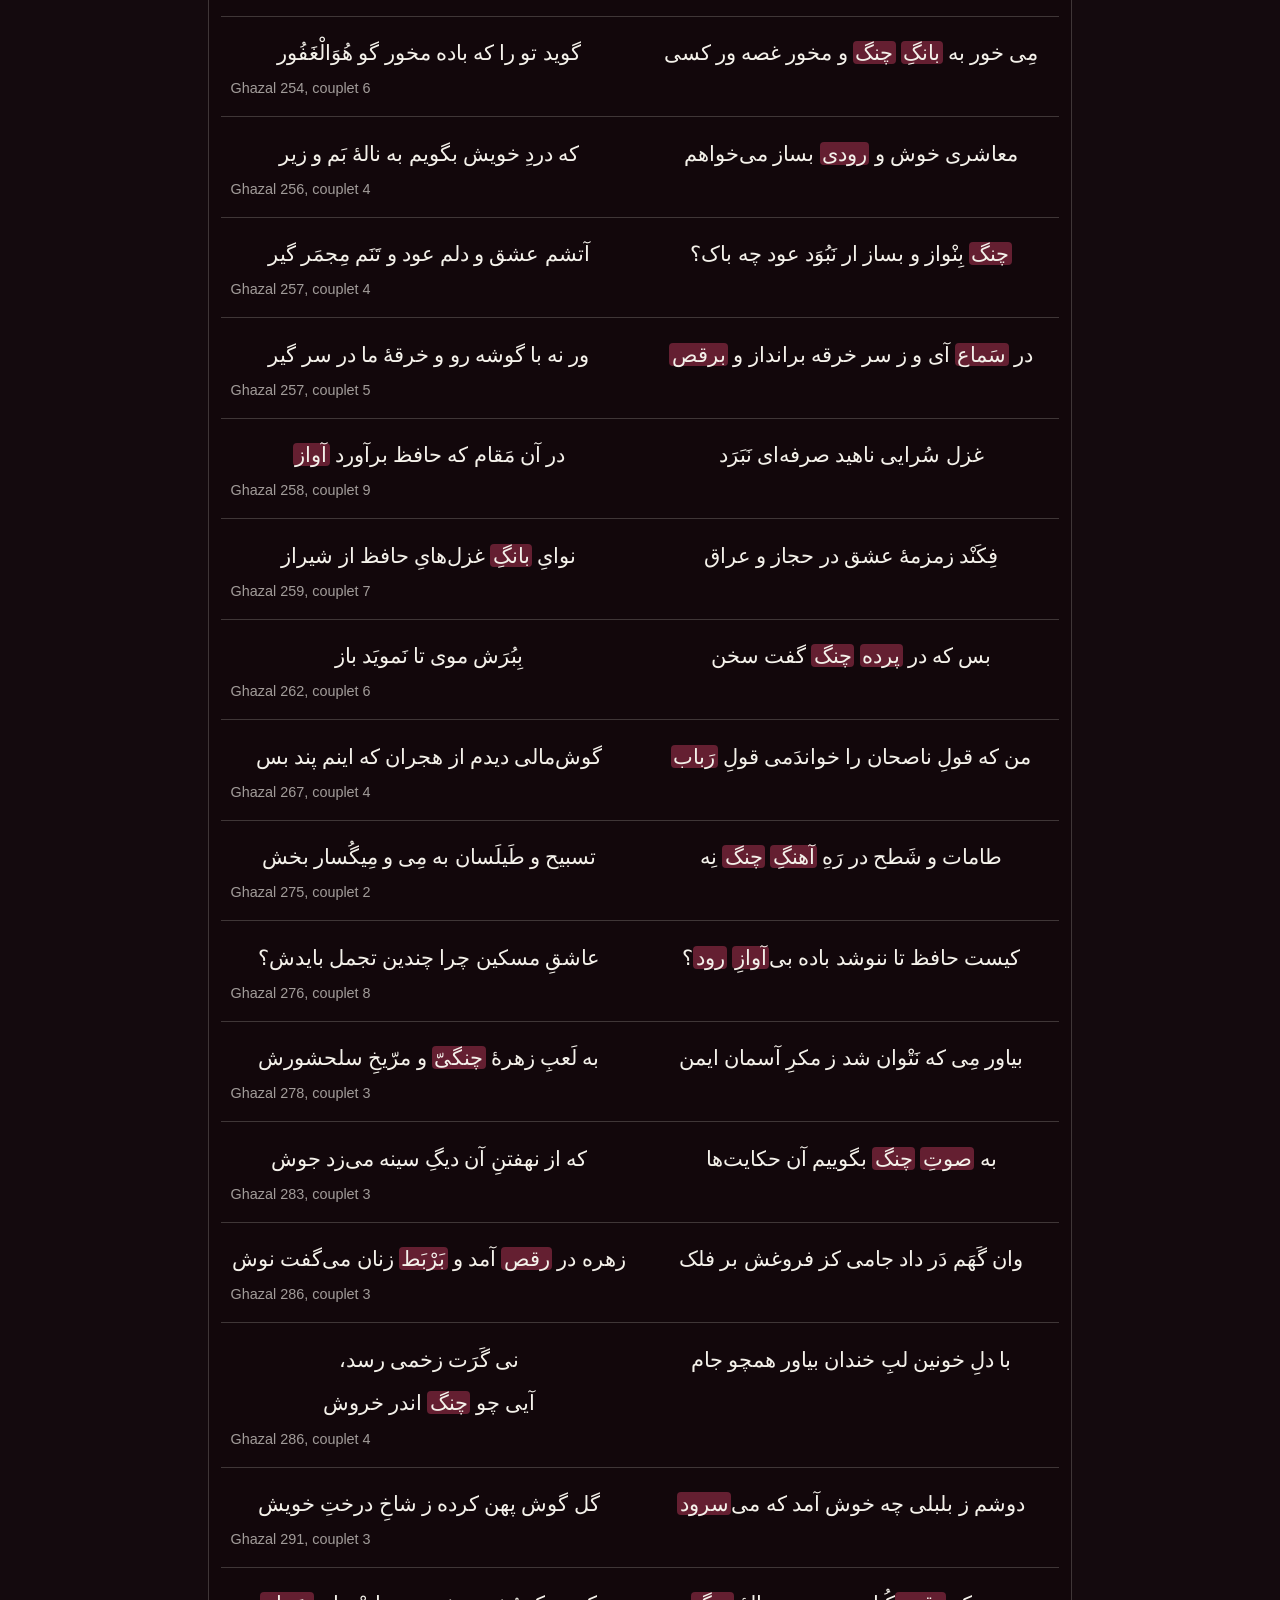
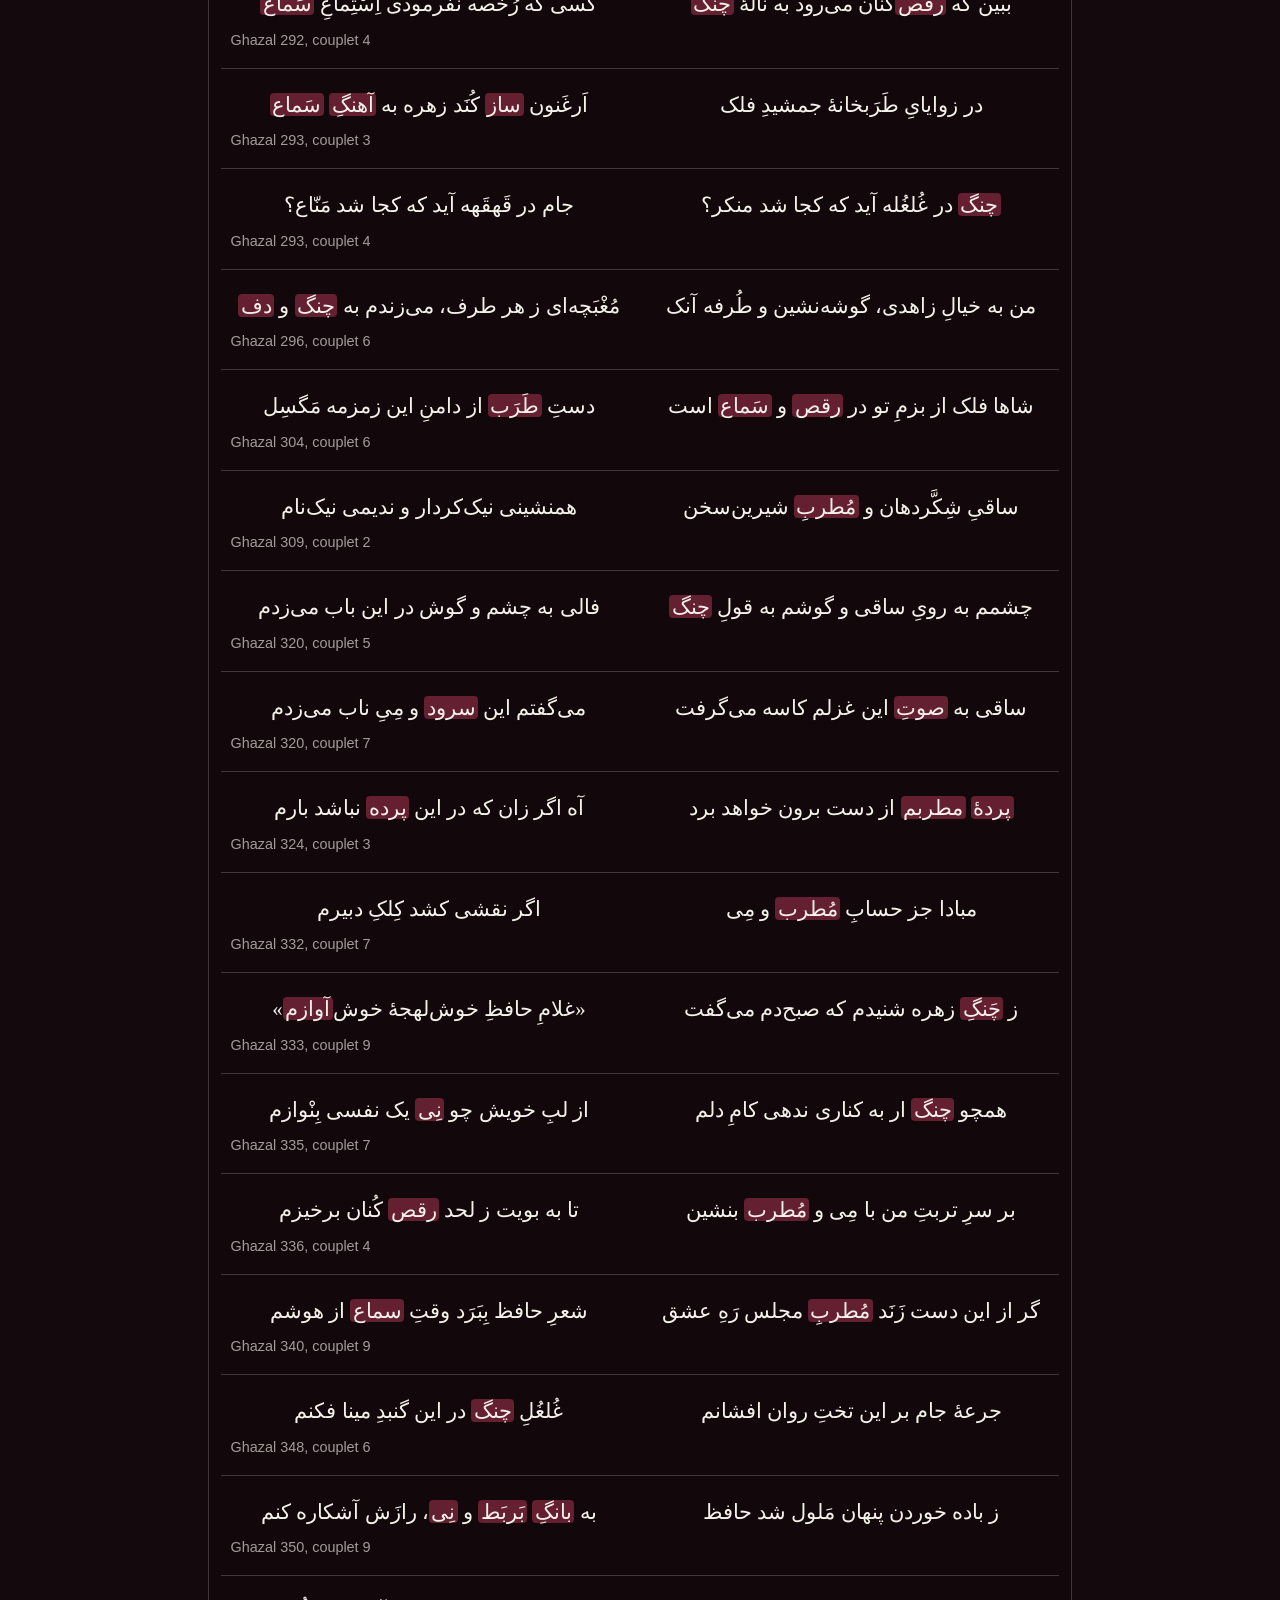
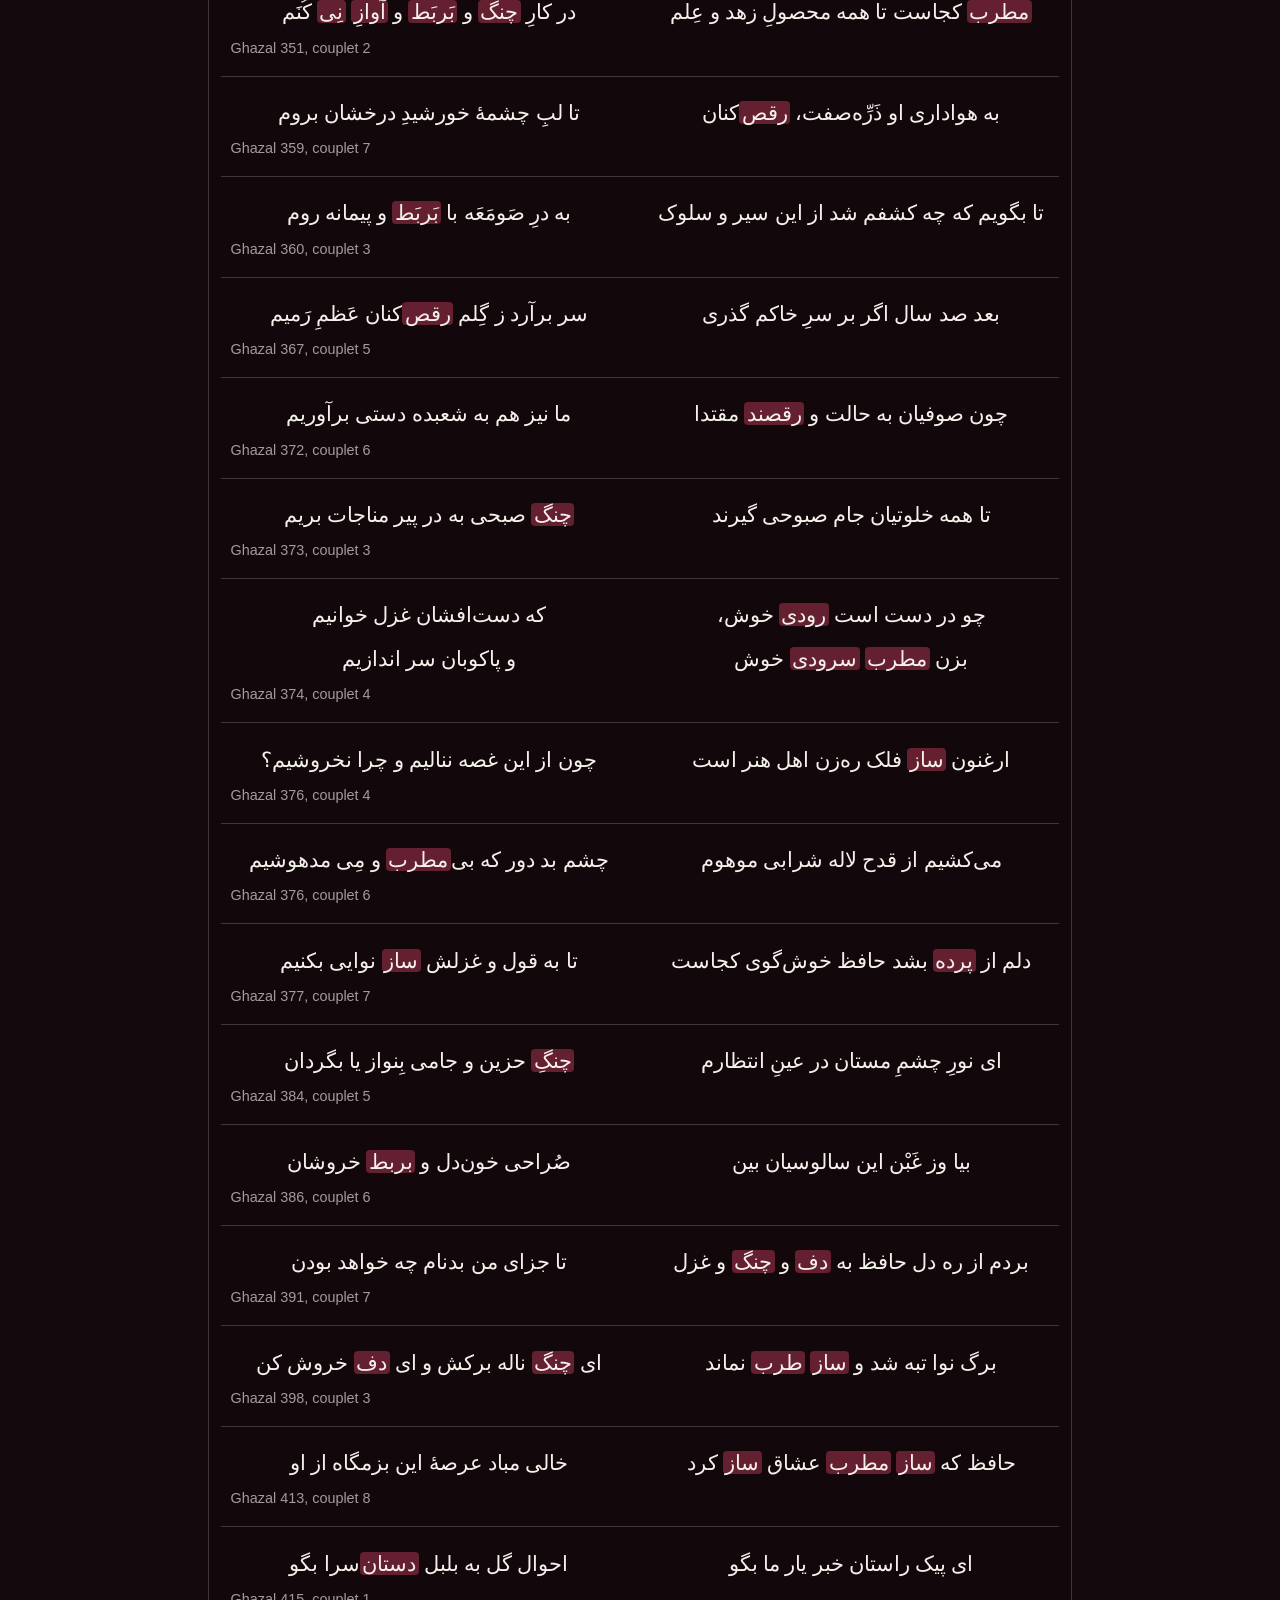
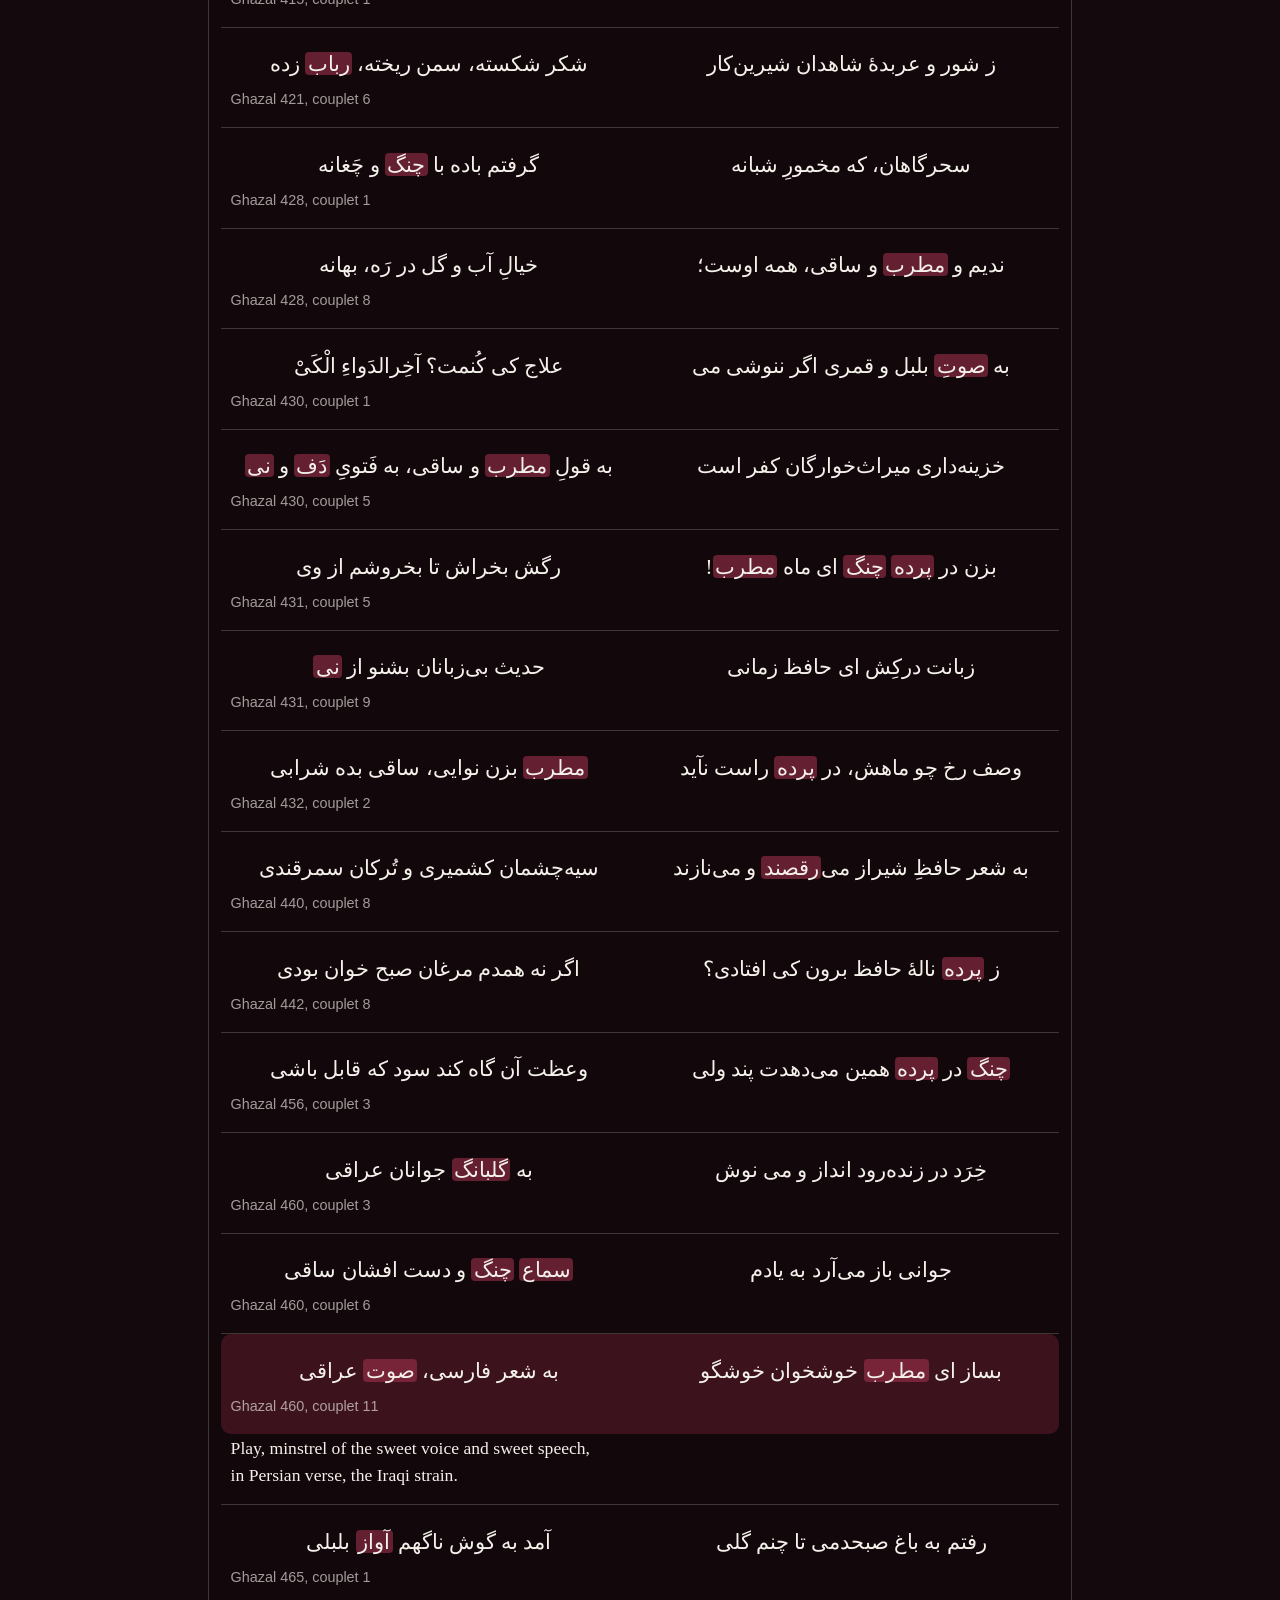
==== commit 0665b6bf: "Update hafez-music-ontology.html" ====
--- a/hafez-music-ontology.html
+++ b/hafez-music-ontology.html
@@ -22,11 +22,11 @@
     <section class="intro" aria-labelledby="title">
       <h1 id="title">Hafez Music Ontology</h1>
       <!-- INTRODUCTION: edit the paragraphs below (then run scripts/export_site.py to refresh the website copy). -->
-      <p>Years ago, I noticed Hafez (14th-century), one of the most distinguished and canonical poets in Persian literature, never used the word <em>music</em> in his poems (or rather its Persian equivalent, <em>mūsīqī</em> <span lang="fa">موسیقی</span>). This is despite the fact that the term appears in the writings of his contemporaries and earlier poets, including Saadi Shirazi (13th century) and Attar of Nishapur (12th century), as well as in scholarly works on music dating back to at least the 10th century. Among these is al-Fārābī’s major treatise <em>al-Mūsīqā al-Kabīr</em> (<span lang="ar">الموسيقى الكبير</span>), or <em>The Great Book of Music</em>, written in Arabic. And yet, <em>Divan of Hafez</em>, his main book and one of the main books in Iranian cultural life, is full of references to musical moments, instruments, dance, and musical gestures.</p>
+      <p>Years ago, I noticed Hafez (14th-century), one of the most distinguished and canonical poets in Persian literature, never used the word <em>music</em> in his poems (or rather its Persian equivalent, <em>mūsīqī</em> <span lang="fa">موسیقی</span>). This is despite the fact that the term appears in the writings of his contemporaries and earlier poets, such as Saadi Shirazi (13th century) and Attar of Nishapur (12th century), as well as in scholarly works on music dating back to at least the 10th century. Among these is al-Fārābī’s major treatise <em>al-Mūsīqā al-Kabīr</em> (<span lang="ar">الموسيقى الكبير</span>), or <em>The Great Book of Music</em>, written in Arabic. And yet, <em>Divan of Hafez</em>, his main book and one of the main books in Iranian cultural life, is full of references to musical moments, instruments, dance, and musical gestures.</p>
       <p>The longstanding question on the ontology of music shifted, for me, from what music is to what music is for Hafez.</p>
       <p>In this project, I have compiled all the couplets in Hafez’s poems that contain references to musical concepts, practices, instruments, or related objects. The search is based on the following terms:</p>
       <p class="terms"><span lang="fa">مطرب</span>&nbsp;(<em>motreb</em>, singer/musician/minstrel), <span lang="fa">طرب</span>&nbsp;(<em>tarab</em>, musical ecstasy/joy), <span lang="fa">بربط</span>&nbsp;(<em>barbat</em>, ancient Persian lute), <span lang="fa">پرده</span>&nbsp;(<em>parde</em>, musical mode/fret/curtain), <span lang="fa">چنگ</span>&nbsp;(<em>chang</em>, harp), <span lang="fa">رباب</span>&nbsp;(<em>robab</em>, rabab), <span lang="fa">بانگ</span>&nbsp;(<em>bang</em>, sound/call), <span lang="fa">آهنگ</span>&nbsp;(<em>ahang</em>, melody/tune), <span lang="fa">صوت</span>&nbsp;(<em>sowt</em>, sound/voice), <span lang="fa">ساز</span>&nbsp;(<em>saz</em>, musical instrument), <span lang="fa">آواز</span>&nbsp;(<em>avaz</em>, song/singing), <span lang="fa">نی</span>&nbsp;(<em>ney</em>, reed flute), <span lang="fa">رود</span>&nbsp;(<em>rud</em>, stringed instrument), <span lang="fa">دف</span>&nbsp;(<em>daf</em>, frame drum), <span lang="fa">رقص</span>&nbsp;(<em>raqs</em>, dance), <span lang="fa">سماع</span>&nbsp;(<em>sama</em>, spiritual listening/whirling), <span lang="fa">دستان</span>&nbsp;(<em>dastan</em>, musical fingering/fret), <span lang="fa">کمانچه</span>&nbsp;(<em>kamancheh</em>, spike fiddle), <span lang="fa">نغمه</span>&nbsp;(<em>naghmeh</em>, melody/tune), <span lang="fa">سرود</span>&nbsp;(<em>sorud</em>, hymn/anthem/song).</p>
-      <p>These verses together reveal what that moment means to Hafez—the moment whose term remains unuttered throughout the book.</p>
+      <p>These verses together reveal what <em>that moment</em> means to Hafez—the moment whose term remains unuttered throughout the book.</p>
       <p>The first section presents a randomly selected couplet from Hafez’s poetry (from those related to music and dance). This draws on one of the ways the <em>Divan</em> has long existed in everyday Iranian life: as a book of divination, or <em>fal-e Hafez</em>: with both sacred and secular means, one opens the book at random and reads a ghazal, allowing its verses to offer an occasion for reflection, interpretation, or insight.</p>
       <p>The second section provides an English translation of the selected couplet. These translations are generated by machine and remain limited. They are intended primarily to make the collection more accessible. The third section contains a searchable collection of all the identified couplets. Clicking on any verse shows its English translation.</p>
       <details>
